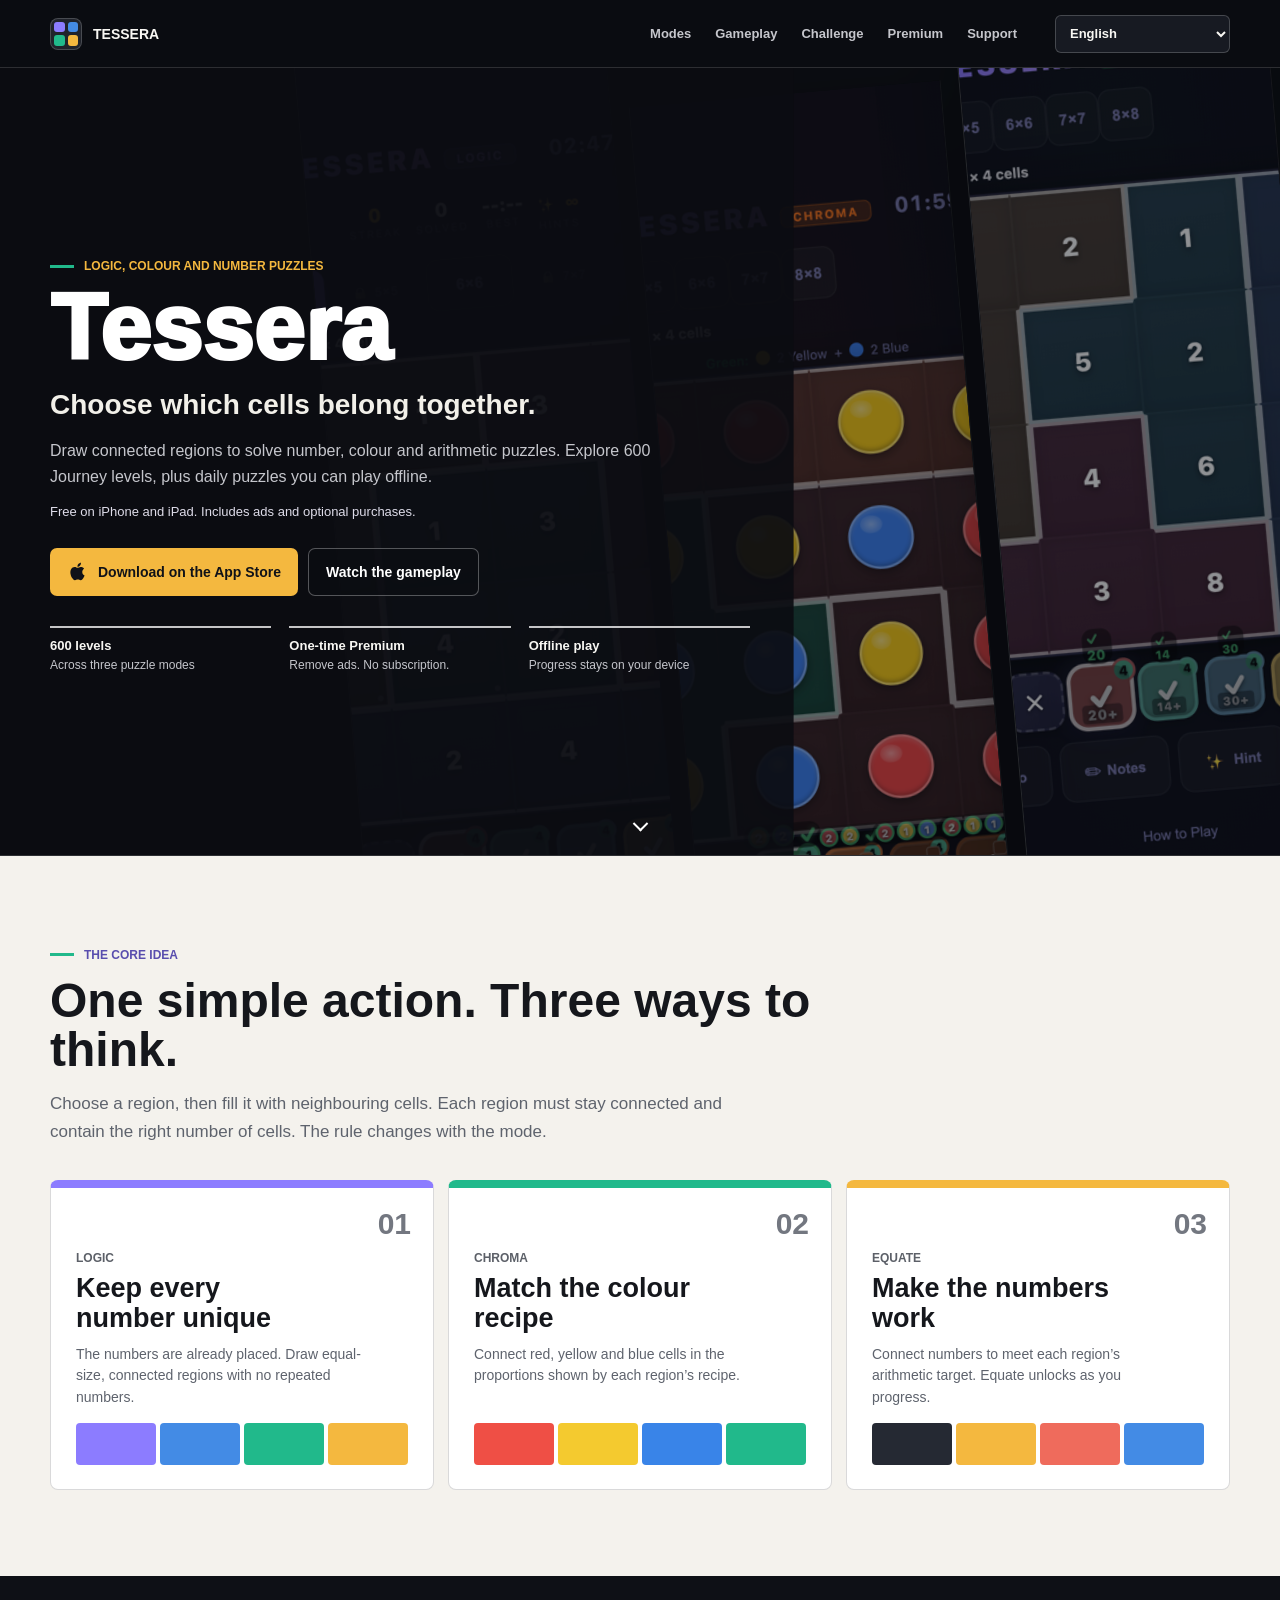
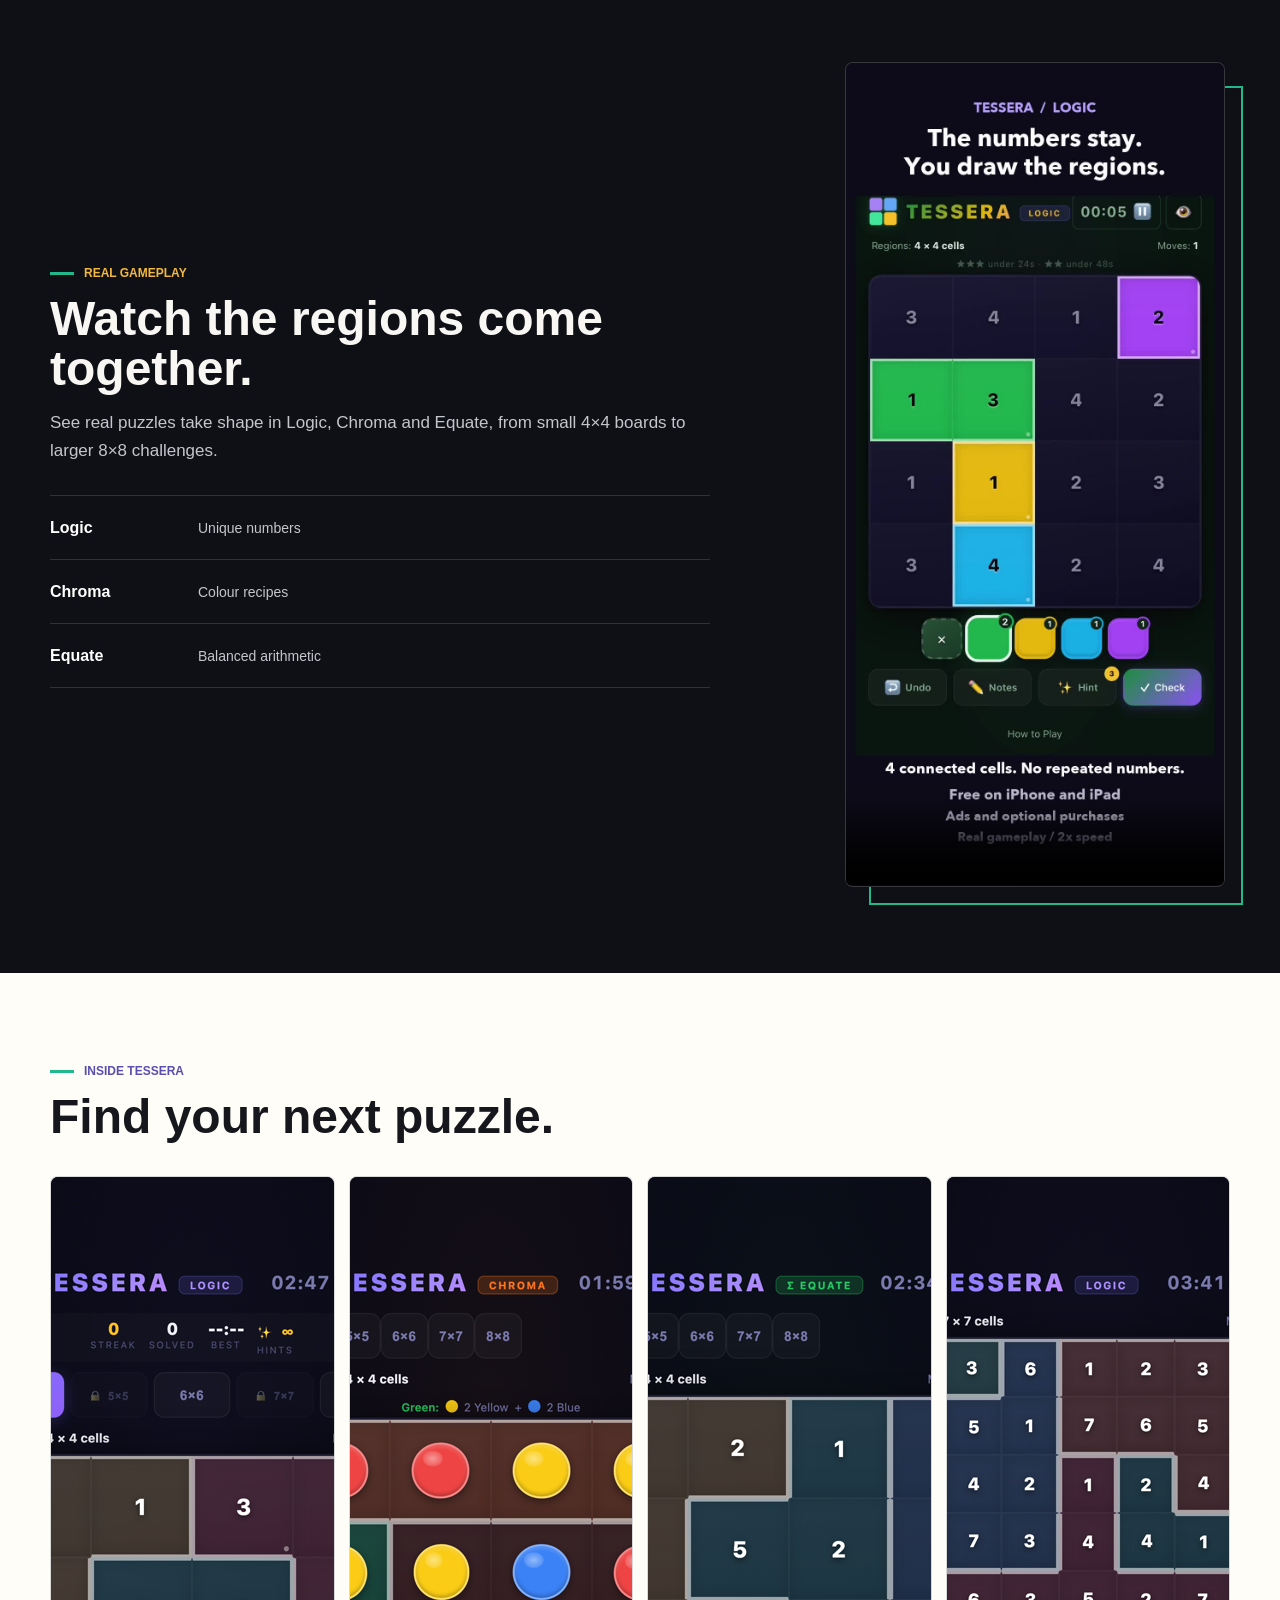
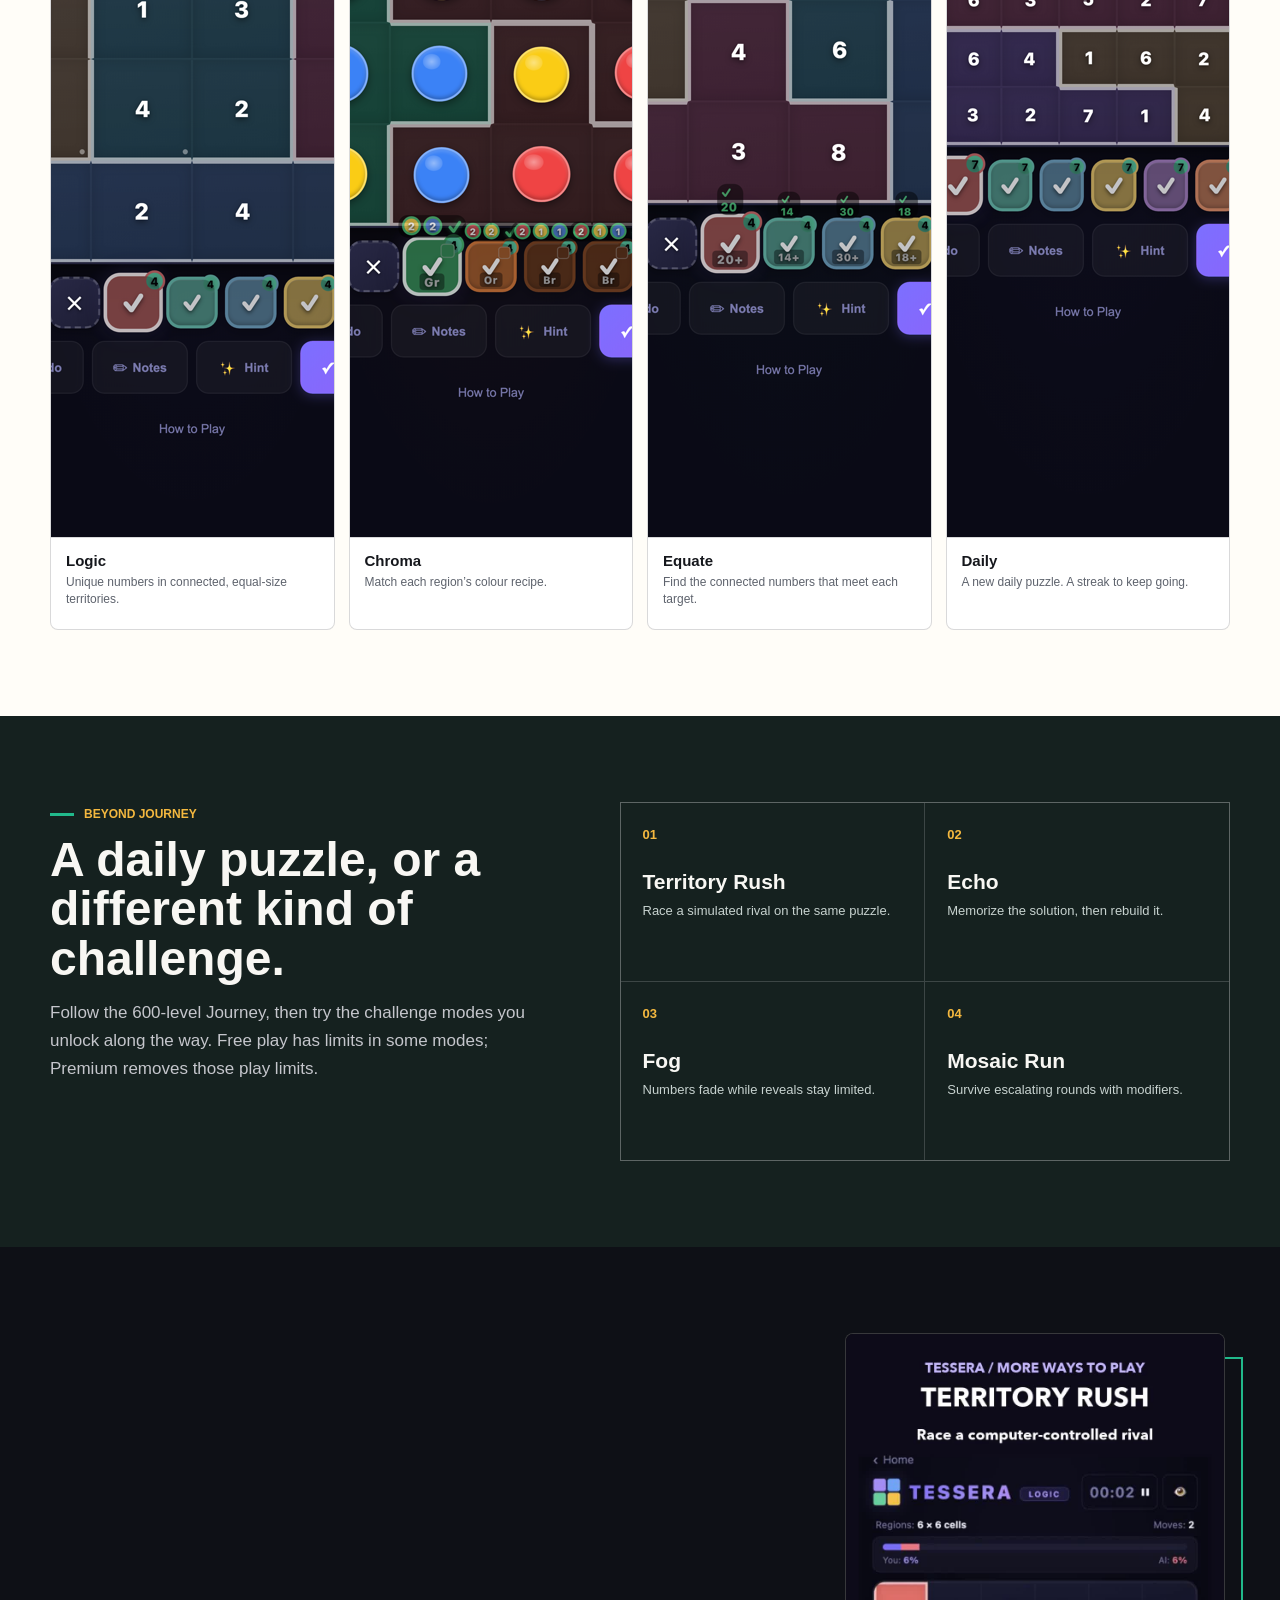
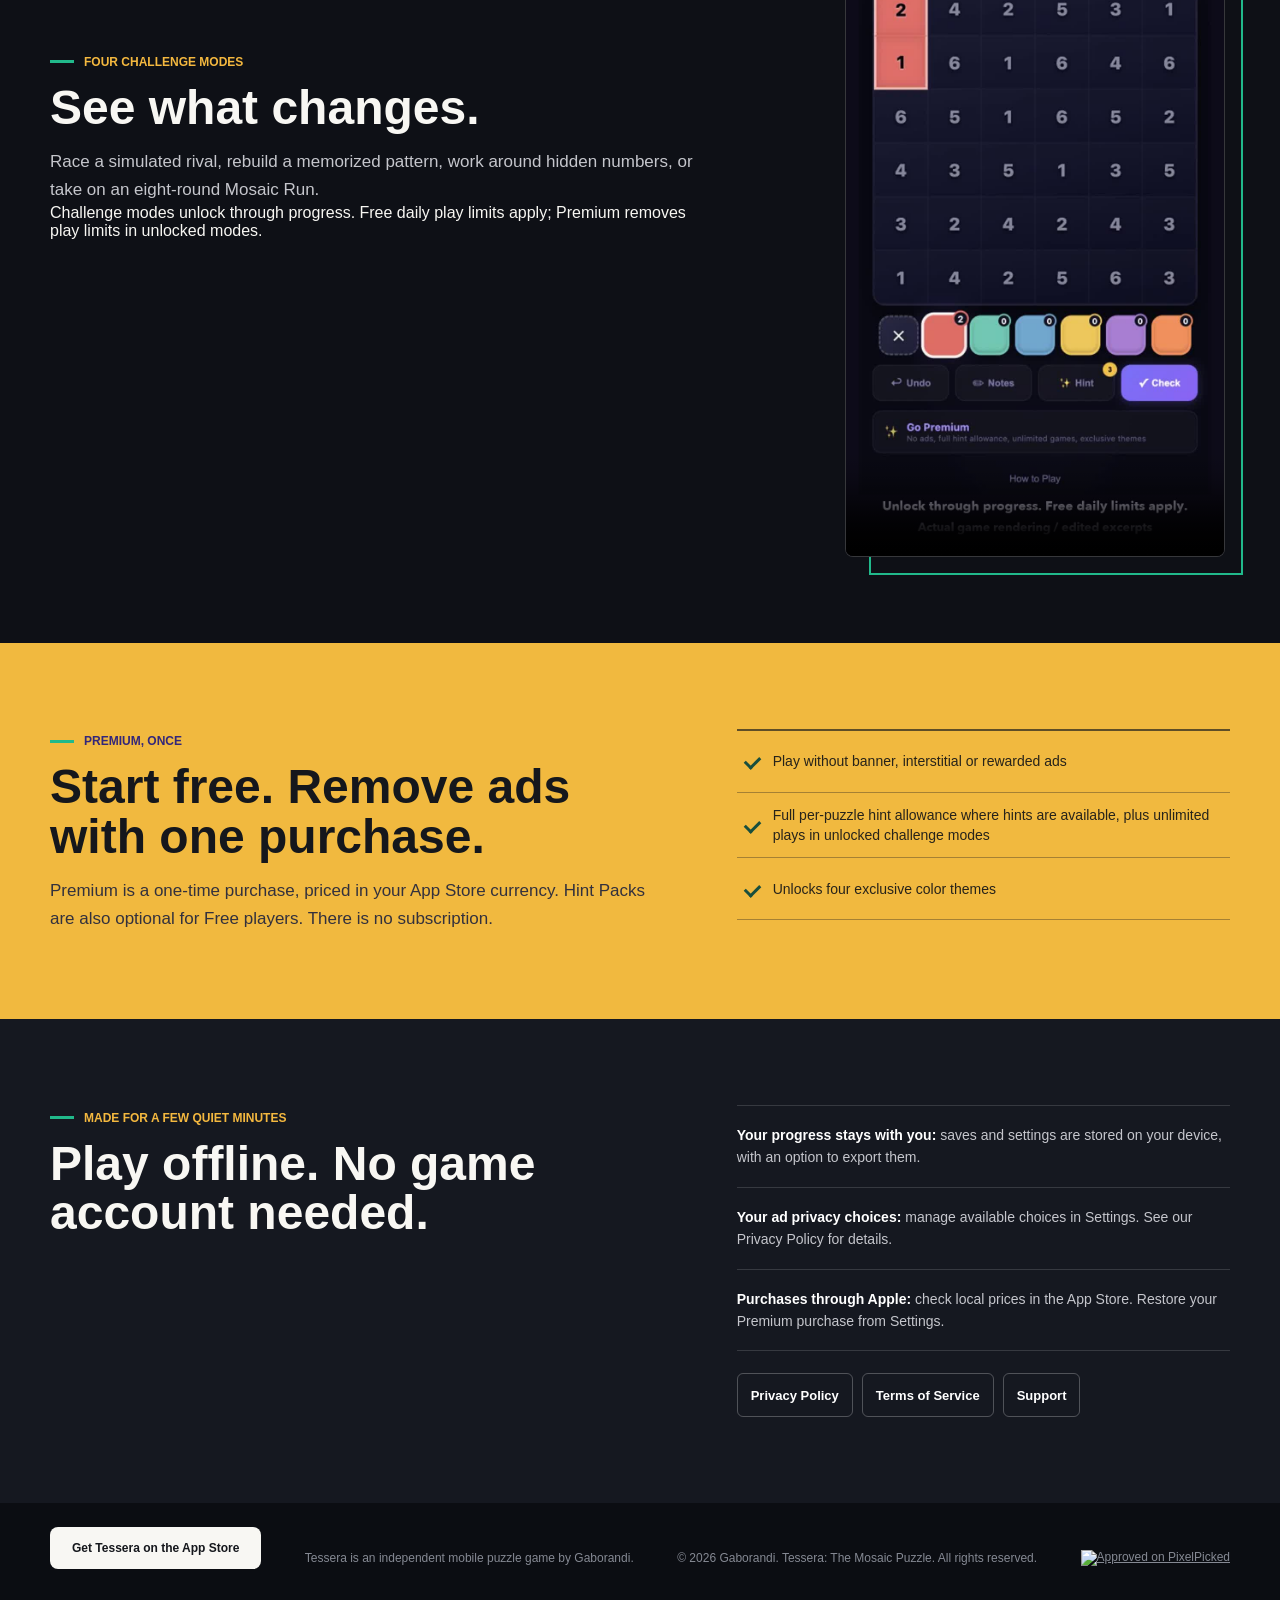
==== index.html @ b19e1913 "Attribute website App Store downloads using Apple campaign links" ====
<!DOCTYPE html>
<html lang="en">
<head>
  <meta charset="UTF-8">
  <meta name="viewport" content="width=device-width, initial-scale=1.0">
  <title>Tessera: Logic, Color &amp; Math Puzzle</title>
  <meta name="description" content="Draw connected regions in 600 logic, colour and arithmetic puzzles. Tessera is free on iPhone and iPad, with ads and optional purchases. Play puzzles offline.">
  <meta name="theme-color" content="#0b0d12">
  <meta name="robots" content="index,follow,max-image-preview:large,max-video-preview:-1">
  <meta name="apple-itunes-app" content="app-id=6773765192">
  <link rel="canonical" href="https://gaborandi.github.io/tesserapuzzle-site/">
  <link rel="icon" href="assets/tessera-icon.png" sizes="256x256">
  <link rel="apple-touch-icon" href="assets/tessera-icon.png">
  <link rel="preload" as="image" href="assets/tessera-home.webp?v=20260905" type="image/webp" fetchpriority="high">
  <link rel="stylesheet" href="assets/home.css?v=20260905c">

  <meta property="og:title" content="Tessera: The Mosaic Puzzle">
  <meta property="og:description" content="Choose which cells belong together. Logic, colour and arithmetic puzzles for iPhone and iPad.">
  <meta property="og:type" content="website">
  <meta property="og:url" content="https://gaborandi.github.io/tesserapuzzle-site/">
  <meta property="og:image" content="https://gaborandi.github.io/tesserapuzzle-site/assets/tessera-social-preview.png?v=20260905">
  <meta property="og:image:width" content="1200">
  <meta property="og:image:height" content="630">
  <meta property="og:image:alt" content="Tessera Logic, Chroma, and Equate gameplay">
  <meta property="og:site_name" content="Tessera">
  <meta name="twitter:card" content="summary_large_image">
  <meta name="twitter:title" content="Tessera: The Mosaic Puzzle">
  <meta name="twitter:description" content="Choose which cells belong together. Logic, colour and arithmetic puzzles for iPhone and iPad.">
  <meta name="twitter:image" content="https://gaborandi.github.io/tesserapuzzle-site/assets/tessera-social-preview.png?v=20260905">

  <script type="application/ld+json">
  {
    "@context": "https://schema.org",
    "@type": ["MobileApplication", "VideoGame"],
    "name": "Tessera: The Mosaic Puzzle",
    "alternateName": "Tessera",
    "description": "Draw connected regions in Logic, Chroma and Equate. Includes 600 Journey levels, daily puzzles and offline play. Free with ads and optional purchases.",
    "applicationCategory": "GameApplication",
    "applicationSubCategory": "Puzzle Game",
    "operatingSystem": "iOS 15 or later",
    "url": "https://gaborandi.github.io/tesserapuzzle-site/",
    "image": "https://gaborandi.github.io/tesserapuzzle-site/assets/tessera-icon.png",
    "screenshot": [
      "https://gaborandi.github.io/tesserapuzzle-site/assets/tessera-home.png",
      "https://gaborandi.github.io/tesserapuzzle-site/assets/tessera-chroma.png",
      "https://gaborandi.github.io/tesserapuzzle-site/assets/tessera-equate.png"
    ],
    "author": {
      "@type": "Organization",
      "name": "Gaborandi"
    },
    "offers": {
      "@type": "Offer",
      "price": "0",
      "priceCurrency": "USD"
    }
  }
  </script>
  <style>
    .purchase-summary { margin-top: 12px; color: #dedce9; font-size: 13px; line-height: 1.5; max-width: 620px; }
    .footer-download { display: inline-block; margin: 0 0 20px; padding: 14px 22px; border-radius: 8px; background: #f8f7f3; color: #15171c; font-weight: 700; text-decoration: none; }
  </style>
</head>
<body>
  <a class="skip-link" href="#main">Skip to content</a>

  <header class="site-header">
    <nav class="site-nav" aria-label="Primary">
      <a class="brand" href="./" aria-label="Tessera home">
        <span class="mark" aria-hidden="true"><span></span><span></span><span></span><span></span></span>
        <span class="brand-word">TESSERA</span>
      </a>
      <div class="nav-links">
        <a href="#modes" data-i18n="nav.modes">Modes</a>
        <a href="#gameplay" data-i18n="nav.look">Gameplay</a>
        <a href="#challenge" data-i18n="nav.challenge">Challenge</a>
        <a href="#premium" data-i18n="nav.premium">Premium</a>
        <a href="support/" data-i18n="nav.support">Support</a>
      </div>
      <label class="language-control">
        <span class="visually-hidden" data-i18n="nav.language">Language</span>
        <select class="language-select" aria-label="Language">
          <option value="en">English</option>
          <option value="ar">العربية</option>
          <option value="es">Español</option>
          <option value="fr">Français</option>
          <option value="de">Deutsch</option>
          <option value="pt">Português</option>
          <option value="it">Italiano</option>
          <option value="ja">日本語</option>
          <option value="ko">한국어</option>
          <option value="zh">简体中文</option>
          <option value="ru">Русский</option>
          <option value="tr">Türkçe</option>
          <option value="hi">हिन्दी</option>
          <option value="id">Bahasa Indonesia</option>
          <option value="nl">Nederlands</option>
          <option value="pl">Polski</option>
          <option value="sv">Svenska</option>
          <option value="vi">Tiếng Việt</option>
        </select>
      </label>
    </nav>
  </header>

  <main id="main">
    <section class="hero" aria-labelledby="hero-title">
      <div class="hero-media" aria-hidden="true">
        <figure class="hero-frame hero-frame-logic"><img src="assets/tessera-home.webp?v=20260905" alt="" width="442" height="960" fetchpriority="high" decoding="async"></figure>
        <figure class="hero-frame hero-frame-chroma"><img src="assets/tessera-chroma.webp?v=20260905" alt="" width="442" height="960" decoding="async"></figure>
        <figure class="hero-frame hero-frame-equate"><img src="assets/tessera-equate.webp?v=20260905" alt="" width="442" height="960" decoding="async"></figure>
      </div>
      <div class="hero-scrim" aria-hidden="true"></div>
      <div class="hero-inner">
        <p class="eyebrow" data-i18n="home.eyebrow">Logic, colour and number puzzles</p>
        <h1 id="hero-title" data-i18n="home.title">Tessera</h1>
        <p class="tagline" data-i18n="home.tagline">Choose which cells belong together.</p>
        <p class="subtitle" data-i18n="home.subtitle">Draw connected regions to solve number, colour and arithmetic puzzles. Explore 600 Journey levels, plus daily puzzles you can play offline.</p>
        <p class="purchase-summary">Free on iPhone and iPad. Includes ads and optional purchases.</p>
        <div class="actions">
          <a class="store-button" href="https://apps.apple.com/app/apple-store/id6773765192?pt=120202877&amp;ct=website&amp;mt=8">
            <svg viewBox="0 0 24 24" fill="currentColor" aria-hidden="true"><path d="M18.71 19.5c-.83 1.24-1.71 2.45-3.05 2.47-1.34.03-1.77-.79-3.29-.79-1.53 0-2 .77-3.27.82-1.31.05-2.3-1.32-3.14-2.53C4.25 17 2.94 12.45 4.7 9.39c.87-1.52 2.43-2.48 4.12-2.51 1.28-.02 2.5.87 3.29.87.78 0 2.26-1.07 3.8-.91.65.03 2.47.26 3.64 1.98-.09.06-2.17 1.28-2.15 3.81.03 3.02 2.65 4.03 2.68 4.04-.03.07-.42 1.44-1.38 2.83M13 3.5c.73-.83 1.94-1.46 2.94-1.5.13 1.17-.34 2.35-1.04 3.19-.69.85-1.83 1.51-2.95 1.42-.15-1.15.41-2.35 1.05-3.11z"/></svg>
            <span data-i18n="home.appstore">Download on the App Store</span>
          </a>
          <a class="secondary-button" href="#gameplay" data-i18n="home.explore">Watch the gameplay</a>
        </div>
        <dl class="hero-facts" aria-label="Game summary">
          <div><dt data-i18n="home.stat.levels.title">600 levels</dt><dd data-i18n="home.stat.levels.desc">Across three puzzle modes</dd></div>
          <div><dt data-i18n="home.stat.unlock.title">One-time Premium</dt><dd data-i18n="home.stat.unlock.desc">Remove ads. No subscription.</dd></div>
          <div><dt data-i18n="home.stat.local.title">Offline play</dt><dd data-i18n="home.stat.local.desc">Progress stays on your device</dd></div>
        </dl>
      </div>
      <a class="hero-next" href="#modes" aria-label="Continue to game modes"><span></span></a>
    </section>

    <section class="band band-light" id="modes">
      <div class="section">
        <div class="section-head">
          <p class="kicker" data-i18n="home.modes.kicker">The core idea</p>
          <h2 data-i18n="home.modes.title">One simple action. Three ways to think.</h2>
          <p class="section-lede" data-i18n="home.modes.lede">Choose a region, then fill it with neighbouring cells. Each region must stay connected and contain the right number of cells. The rule changes with the mode.</p>
        </div>
        <div class="mode-grid">
          <article class="mode-card logic"><span class="mode-index">01</span><span class="mode-label" data-i18n="home.logic.label">Logic</span><h3 data-i18n="home.logic.title">Keep every number unique</h3><p data-i18n="home.logic.desc">The numbers are already placed. Draw equal-size, connected regions with no repeated numbers.</p><div class="rule-bar" aria-hidden="true"><span></span><span></span><span></span><span></span></div></article>
          <article class="mode-card chroma"><span class="mode-index">02</span><span class="mode-label" data-i18n="home.chroma.label">Chroma</span><h3 data-i18n="home.chroma.title">Match the colour recipe</h3><p data-i18n="home.chroma.desc">Connect red, yellow and blue cells in the proportions shown by each region’s recipe.</p><div class="rule-bar" aria-hidden="true"><span></span><span></span><span></span><span></span></div></article>
          <article class="mode-card equate"><span class="mode-index">03</span><span class="mode-label" data-i18n="home.equate.label">Equate</span><h3 data-i18n="home.equate.title">Make the numbers work</h3><p data-i18n="home.equate.desc">Connect numbers to meet each region’s arithmetic target. Equate unlocks as you progress.</p><div class="rule-bar" aria-hidden="true"><span></span><span></span><span></span><span></span></div></article>
        </div>
      </div>
    </section>

    <section class="band band-dark" id="gameplay">
      <div class="section preview-layout">
        <div class="preview-copy">
          <p class="kicker" data-i18n="home.look.kicker">Real gameplay</p>
          <h2 data-i18n="home.look.title">Watch the regions come together.</h2>
          <p class="section-lede" data-i18n="home.look.lede">See real puzzles take shape in Logic, Chroma and Equate, from small 4×4 boards to larger 8×8 challenges.</p>
          <ol class="preview-timeline"><li><strong>Logic</strong><span>Unique numbers</span></li><li><strong>Chroma</strong><span>Colour recipes</span></li><li><strong>Equate</strong><span>Balanced arithmetic</span></li></ol>
        </div>
        <div class="video-shell">
          <video controls playsinline muted preload="metadata" poster="assets/tessera-overview-20260921.jpg" aria-label="Tessera gameplay preview showing Logic, Chroma, Equate, and grid sizes from 4 by 4 to 8 by 8">
            <source src="assets/tessera-overview-20260921.mp4" type="video/mp4">
          </video>
        </div>
      </div>
    </section>

    <section class="band band-gallery" aria-labelledby="gallery-title">
      <div class="section">
        <div class="section-head compact"><p class="kicker" data-i18n="home.look.kicker">Inside Tessera</p><h2 id="gallery-title" data-i18n="home.look.title">Find your next puzzle.</h2></div>
        <div class="shot-grid">
          <figure class="shot-card"><img src="assets/tessera-home.webp?v=20260905" alt="Tessera Logic mode with completed connected territories" width="442" height="960" loading="lazy" decoding="async"><figcaption><strong data-i18n="home.shot.home.title">Logic</strong><span data-i18n="home.shot.home.desc">Unique numbers in connected, equal-size territories.</span></figcaption></figure>
          <figure class="shot-card"><img src="assets/tessera-chroma.webp?v=20260905" alt="Tessera Chroma mode with colour recipes" width="442" height="960" loading="lazy" decoding="async"><figcaption><strong data-i18n="home.shot.chroma.title">Chroma</strong><span data-i18n="home.shot.chroma.desc">Match each region’s colour recipe.</span></figcaption></figure>
          <figure class="shot-card"><img src="assets/tessera-equate.webp?v=20260905" alt="Tessera Equate mode with arithmetic targets" width="442" height="960" loading="lazy" decoding="async"><figcaption><strong data-i18n="home.shot.equate.title">Equate</strong><span data-i18n="home.shot.equate.desc">Find the connected numbers that meet each target.</span></figcaption></figure>
          <figure class="shot-card"><img src="assets/tessera-daily.webp?v=20260905" alt="Tessera Daily Challenge on a seven by seven board" width="442" height="960" loading="lazy" decoding="async"><figcaption><strong data-i18n="home.shot.daily.title">Daily</strong><span data-i18n="home.shot.daily.desc">A new daily puzzle. A streak to keep going.</span></figcaption></figure>
        </div>
      </div>
    </section>

    <section class="band band-challenge" id="challenge">
      <div class="section challenge-layout">
        <div class="challenge-intro"><p class="kicker" data-i18n="home.challenge.kicker">Beyond Journey</p><h2 data-i18n="home.challenge.title">A daily puzzle, or a different kind of challenge.</h2><p class="section-lede" data-i18n="home.challenge.lede">Follow the 600-level Journey, then try the challenge modes you unlock along the way. Free play has limits in some modes; Premium removes those play limits.</p></div>
        <div class="challenge-list">
          <article><span class="challenge-number">01</span><div><h3 data-i18n="home.rush.title">Territory Rush</h3><p data-i18n="home.rush.desc">Race a simulated rival on the same puzzle.</p></div></article>
          <article><span class="challenge-number">02</span><div><h3 data-i18n="home.echo.title">Echo</h3><p data-i18n="home.echo.desc">Memorize the solution, then rebuild it.</p></div></article>
          <article><span class="challenge-number">03</span><div><h3 data-i18n="home.fog.title">Fog</h3><p data-i18n="home.fog.desc">Numbers fade while reveals stay limited.</p></div></article>
          <article><span class="challenge-number">04</span><div><h3 data-i18n="home.run.title">Mosaic Run</h3><p data-i18n="home.run.desc">Survive escalating rounds with modifiers.</p></div></article>
        </div>
      </div>
    </section>

    <section class="band band-dark" aria-labelledby="challenge-video-title"><div class="section preview-layout"><div class="preview-copy"><p class="kicker">Four challenge modes</p><h2 id="challenge-video-title">See what changes.</h2><p class="section-lede">Race a simulated rival, rebuild a memorized pattern, work around hidden numbers, or take on an eight-round Mosaic Run.</p><p>Challenge modes unlock through progress. Free daily play limits apply; Premium removes play limits in unlocked modes.</p></div><div class="video-shell"><video controls playsinline muted preload="metadata" poster="assets/tessera-challenges-20260921.jpg" aria-label="Territory Rush, Echo, Fog and Mosaic Run gameplay tour"><source src="assets/tessera-challenges-20260921.mp4" type="video/mp4"></video></div></div></section>

    <section class="band band-premium" id="premium">
      <div class="section premium-layout">
        <div><p class="kicker" data-i18n="home.premium.kicker">Premium, once</p><h2 data-i18n="home.premium.title">Start free. Remove ads with one purchase.</h2><p class="section-lede" data-i18n="home.premium.card.desc">Premium is a one-time purchase, priced in your App Store currency. Hint Packs are also optional for Free players. There is no subscription.</p></div>
        <ul class="premium-list"><li data-i18n="home.premium.li1">Play without banner, interstitial or rewarded ads</li><li data-i18n="home.premium.li2">Full per-puzzle hint allowance where hints are available, plus unlimited plays in unlocked challenge modes</li><li data-i18n="home.premium.li3">Unlocks four exclusive color themes</li></ul>
      </div>
    </section>

    <section class="band band-trust" id="launch">
      <div class="section trust-layout">
        <div><p class="kicker" data-i18n="home.launch.kicker">Made for a few quiet minutes</p><h2 data-i18n="home.launch.title">Play offline. No game account needed.</h2></div>
        <div class="trust-copy">
          <p data-i18n-html="home.launch.p1"><strong>Your progress stays with you:</strong> saves and settings are stored on your device, with an option to export them.</p>
          <p data-i18n-html="home.launch.p2"><strong>Your ad privacy choices:</strong> manage available choices in Settings. See our Privacy Policy for details.</p>
          <p data-i18n-html="home.launch.p3"><strong>Purchases through Apple:</strong> check local prices in the App Store. Restore your Premium purchase from Settings.</p>
          <div class="launch-links" aria-label="Public information links"><a href="privacy/" data-i18n="nav.privacy">Privacy Policy</a><a href="terms/" data-i18n="nav.terms">Terms of Service</a><a href="support/" data-i18n="nav.support">Support</a></div>
        </div>
      </div>
    </section>
  </main>

  <footer>
    <a class="footer-download" href="https://apps.apple.com/app/apple-store/id6773765192?pt=120202877&amp;ct=website&amp;mt=8">Get Tessera on the App Store</a>
    <p class="footer-identity" data-i18n="footer.identity"><strong>Tessera</strong> is an independent mobile puzzle game by Gaborandi.</p>
    <p data-i18n="footer.copy">&copy; 2026 Gaborandi. Tessera: The Mosaic Puzzle. All rights reserved.</p>
    <p class="pixelpicked-verification"><a href="https://pixelpicked.com/game/5YtpH4iJRa6/tessera-the-mosaic-puzzle/" target="_blank" rel="noopener noreferrer"><img src="https://api.pixelpicked.com/api/badges/5YtpH4iJRa6/live.png?theme=dark" width="250" height="54" loading="lazy" referrerpolicy="no-referrer" style="max-width:100%;height:auto" alt="Approved on PixelPicked"></a></p>
  </footer>
  <script src="assets/site.js?v=20260916launch"></script>
</body>
</html>
---- assets/home.css ----
:root {
  --ink: #0b0d12;
  --paper: #f4f2ed;
  --paper-strong: #fffdf8;
  --text: #f8f7f3;
  --muted: #c5c6cc;
  --dark-text: #15171c;
  --dark-muted: #5e636d;
  --violet: #8c7cff;
  --green: #21b98b;
  --blue: #438be5;
  --yellow: #f4b83f;
  --coral: #ef6b5c;
  --line-dark: rgba(255, 255, 255, 0.14);
  --line-light: rgba(21, 23, 28, 0.16);
  --content: 1180px;
}

* { box-sizing: border-box; margin: 0; padding: 0; }
html { scroll-behavior: smooth; overflow-x: clip; background: var(--ink); }
body {
  min-width: 280px;
  overflow-x: hidden;
  color: var(--text);
  background: var(--ink);
  font-family: -apple-system, BlinkMacSystemFont, "Segoe UI", Roboto, Helvetica, Arial, sans-serif;
  letter-spacing: 0;
  text-rendering: optimizeLegibility;
}
a { color: inherit; }
img, video { max-width: 100%; }
.visually-hidden {
  position: absolute;
  width: 1px;
  height: 1px;
  padding: 0;
  margin: -1px;
  overflow: hidden;
  clip: rect(0, 0, 0, 0);
  white-space: nowrap;
  border: 0;
}
.skip-link {
  position: fixed;
  left: 16px;
  top: -64px;
  z-index: 100;
  padding: 12px 16px;
  border-radius: 6px;
  color: #fff;
  background: var(--blue);
  font-weight: 800;
  text-decoration: none;
}
.skip-link:focus { top: 12px; }

.site-header {
  position: sticky;
  top: 0;
  z-index: 50;
  height: 68px;
  border-bottom: 1px solid var(--line-dark);
  background: rgba(11, 13, 18, 0.94);
  backdrop-filter: blur(14px);
}
.site-nav {
  width: min(var(--content), calc(100% - 32px));
  height: 100%;
  margin: 0 auto;
  display: grid;
  grid-template-columns: auto 1fr auto;
  align-items: center;
  gap: 28px;
}
.brand { display: inline-flex; align-items: center; gap: 11px; text-decoration: none; }
.mark {
  width: 32px;
  height: 32px;
  display: grid;
  grid-template-columns: 1fr 1fr;
  gap: 3px;
  padding: 3px;
  border: 1px solid rgba(255, 255, 255, 0.18);
  border-radius: 8px;
  background: #20232b;
}
.mark span { border-radius: 3px; }
.mark span:nth-child(1) { background: var(--violet); }
.mark span:nth-child(2) { background: var(--blue); }
.mark span:nth-child(3) { background: var(--green); }
.mark span:nth-child(4) { background: var(--yellow); }
.brand-word { font-size: 14px; font-weight: 900; letter-spacing: 0; }
.nav-links { display: flex; align-items: center; justify-content: flex-end; gap: 4px; }
.nav-links a {
  padding: 9px 10px;
  border-radius: 6px;
  color: var(--muted);
  font-size: 13px;
  font-weight: 700;
  text-decoration: none;
}
.nav-links a:hover, .nav-links a:focus-visible { color: var(--text); background: rgba(255, 255, 255, 0.07); }
.language-select {
  min-width: 116px;
  min-height: 38px;
  padding: 0 32px 0 10px;
  border: 1px solid rgba(255, 255, 255, 0.2);
  border-radius: 6px;
  color: var(--text);
  background: #171a22;
  font: inherit;
  font-size: 13px;
  font-weight: 700;
}

.hero {
  position: relative;
  height: calc(100svh - 112px);
  min-height: 600px;
  max-height: 790px;
  overflow: hidden;
  isolation: isolate;
  border-bottom: 1px solid var(--line-dark);
  background: #0b0d12;
}
.hero-media {
  position: absolute;
  inset: -8% -2% -16% 26%;
  z-index: -3;
  display: grid;
  grid-template-columns: repeat(3, minmax(220px, 1fr));
  gap: 18px;
  transform: rotate(-5deg);
  opacity: 0.84;
}
.hero-frame {
  min-width: 0;
  height: 112%;
  overflow: hidden;
  border-left: 1px solid rgba(255, 255, 255, 0.22);
  border-right: 1px solid rgba(255, 255, 255, 0.1);
  background: #07080c;
  box-shadow: 0 30px 70px rgba(0, 0, 0, 0.55);
}
.hero-frame:nth-child(2) { transform: translateY(8%); }
.hero-frame:nth-child(3) { transform: translateY(-4%); }
.hero-frame img { width: 100%; height: 100%; display: block; object-fit: cover; object-position: top center; }
.hero-scrim {
  position: absolute;
  inset: 0;
  z-index: -2;
  background: rgba(11, 13, 18, 0.35);
  box-shadow: inset 62vw 0 0 rgba(11, 13, 18, 0.92);
}
.hero-inner {
  width: min(var(--content), calc(100% - 32px));
  height: 100%;
  margin: 0 auto;
  padding: 58px 0 48px;
  display: flex;
  flex-direction: column;
  justify-content: center;
  align-items: flex-start;
}
.eyebrow, .kicker {
  display: inline-flex;
  align-items: center;
  gap: 10px;
  margin-bottom: 14px;
  color: var(--yellow);
  font-size: 12px;
  font-weight: 900;
  letter-spacing: 0;
  text-transform: uppercase;
}
.eyebrow::before, .kicker::before { content: ""; width: 24px; height: 3px; background: var(--green); }
h1 { max-width: 690px; color: #fff; font-size: 92px; line-height: 0.9; font-weight: 950; letter-spacing: 0; }
.tagline { max-width: 660px; margin-top: 18px; color: #f2f0e9; font-size: 28px; line-height: 1.2; font-weight: 850; }
.subtitle { max-width: 620px; margin-top: 16px; color: var(--muted); font-size: 16px; line-height: 1.65; }
.actions { display: flex; flex-wrap: wrap; gap: 10px; margin-top: 26px; }
.store-button, .secondary-button {
  min-height: 48px;
  display: inline-flex;
  align-items: center;
  justify-content: center;
  gap: 10px;
  padding: 0 17px;
  border-radius: 7px;
  font-size: 14px;
  font-weight: 850;
  text-decoration: none;
}
.store-button { color: #101218; background: var(--yellow); }
.store-button.inert { cursor: default; user-select: none; }
.store-button svg { width: 21px; height: 21px; }
.secondary-button { border: 1px solid rgba(255, 255, 255, 0.3); color: #fff; background: rgba(11, 13, 18, 0.56); }
.secondary-button:hover, .secondary-button:focus-visible { border-color: #fff; background: #fff; color: var(--ink); }
.hero-facts {
  width: min(700px, 62vw);
  margin-top: 30px;
  display: grid;
  grid-template-columns: repeat(3, minmax(0, 1fr));
  gap: 18px;
}
.hero-facts div { padding-top: 10px; border-top: 2px solid rgba(255, 255, 255, 0.76); }
.hero-facts dt { font-size: 13px; font-weight: 900; }
.hero-facts dd { margin-top: 4px; color: var(--muted); font-size: 12px; line-height: 1.4; }
.hero-next { position: absolute; left: 50%; bottom: 14px; width: 44px; height: 30px; transform: translateX(-50%); display: grid; place-items: center; }
.hero-next span { width: 11px; height: 11px; border-right: 2px solid #fff; border-bottom: 2px solid #fff; transform: rotate(45deg) translate(-2px, -2px); }

.band { width: 100%; }
.section { width: min(var(--content), calc(100% - 32px)); margin: 0 auto; padding: 86px 0; }
.band-light { color: var(--dark-text); background: var(--paper); }
.band-dark { color: var(--text); background: #0e1016; }
.band-gallery { color: var(--dark-text); background: var(--paper-strong); }
.band-challenge { color: var(--text); background: #15211f; }
.band-premium { color: var(--dark-text); background: #f1b93f; }
.band-trust { color: var(--text); background: #151820; }
.section-head { max-width: 790px; margin-bottom: 34px; }
.section-head.compact { max-width: 660px; }
.band-light .kicker, .band-gallery .kicker { color: #594eae; }
.band-premium .kicker { color: #33277a; }
.section h2 { max-width: 880px; font-size: 48px; line-height: 1.03; font-weight: 900; letter-spacing: 0; }
.section-lede { max-width: 720px; margin-top: 16px; font-size: 17px; line-height: 1.65; }
.band-light .section-lede, .band-gallery .section-lede { color: var(--dark-muted); }
.band-premium .section-lede { color: #33313d; }
.band-dark .section-lede, .band-challenge .section-lede, .band-trust .section-lede { color: var(--muted); }

.mode-grid { display: grid; grid-template-columns: repeat(3, minmax(0, 1fr)); gap: 14px; }
.mode-card {
  position: relative;
  min-height: 310px;
  padding: 25px;
  overflow: hidden;
  border: 1px solid var(--line-light);
  border-radius: 8px;
  background: #fff;
}
.mode-card.logic { border-top: 8px solid var(--violet); }
.mode-card.chroma { border-top: 8px solid var(--green); }
.mode-card.equate { border-top: 8px solid var(--yellow); }
.mode-index { position: absolute; top: 19px; right: 22px; color: #737780; font-size: 30px; font-weight: 900; }
.mode-label { display: block; margin-top: 38px; color: #5c6068; font-size: 12px; font-weight: 850; text-transform: uppercase; }
.mode-card h3 { max-width: 250px; margin-top: 9px; font-size: 27px; line-height: 1.08; }
.mode-card p { max-width: 290px; margin-top: 11px; color: var(--dark-muted); font-size: 14px; line-height: 1.55; }
.rule-bar { position: absolute; left: 25px; right: 25px; bottom: 24px; height: 42px; display: grid; grid-template-columns: repeat(4, 1fr); gap: 4px; }
.rule-bar span { border-radius: 4px; }
.logic .rule-bar span:nth-child(1) { background: var(--violet); }
.logic .rule-bar span:nth-child(2) { background: var(--blue); }
.logic .rule-bar span:nth-child(3) { background: var(--green); }
.logic .rule-bar span:nth-child(4) { background: var(--yellow); }
.chroma .rule-bar span:nth-child(1) { background: #ef4f45; }
.chroma .rule-bar span:nth-child(2) { background: #f4ca2f; }
.chroma .rule-bar span:nth-child(3) { background: #3984e8; }
.chroma .rule-bar span:nth-child(4) { background: #21b98b; }
.equate .rule-bar span:nth-child(1) { background: #252933; }
.equate .rule-bar span:nth-child(2) { background: var(--yellow); }
.equate .rule-bar span:nth-child(3) { background: var(--coral); }
.equate .rule-bar span:nth-child(4) { background: var(--blue); }

.preview-layout { display: grid; grid-template-columns: minmax(0, 1fr) minmax(280px, 390px); align-items: center; gap: 70px; }
.preview-copy { max-width: 660px; }
.preview-timeline { margin-top: 30px; list-style: none; border-top: 1px solid var(--line-dark); }
.preview-timeline li { min-height: 64px; display: grid; grid-template-columns: 130px 1fr; align-items: center; gap: 18px; border-bottom: 1px solid var(--line-dark); }
.preview-timeline strong { color: #fff; font-size: 16px; }
.preview-timeline span { color: var(--muted); font-size: 14px; }
.video-shell { position: relative; width: min(100%, 380px); margin-inline: auto; }
.video-shell::before { content: ""; position: absolute; inset: 24px -18px -18px 24px; z-index: 0; border: 2px solid var(--green); }
.video-shell video { position: relative; z-index: 1; width: 100%; display: block; aspect-ratio: 664 / 1440; border: 1px solid rgba(255, 255, 255, 0.2); border-radius: 8px; background: #05060a; object-fit: cover; }

.shot-grid { display: grid; grid-template-columns: repeat(4, minmax(0, 1fr)); gap: 14px; }
.shot-card { min-width: 0; overflow: hidden; border: 1px solid var(--line-light); border-radius: 8px; background: #fff; }
.shot-card img { width: 100%; display: block; aspect-ratio: 442 / 960; object-fit: cover; object-position: top center; background: #080910; }
.shot-card figcaption { min-height: 92px; padding: 14px 15px 16px; border-top: 1px solid var(--line-light); }
.shot-card strong { display: block; font-size: 15px; }
.shot-card span { display: block; margin-top: 5px; color: var(--dark-muted); font-size: 12px; line-height: 1.45; }

.challenge-layout { display: grid; grid-template-columns: minmax(0, 0.9fr) minmax(0, 1.1fr); gap: 70px; align-items: start; }
.challenge-list { display: grid; grid-template-columns: repeat(2, minmax(0, 1fr)); gap: 1px; background: rgba(255, 255, 255, 0.17); border: 1px solid rgba(255, 255, 255, 0.17); }
.challenge-list article { min-height: 178px; padding: 22px; background: #15211f; }
.challenge-number { color: var(--yellow); font-size: 13px; font-weight: 900; }
.challenge-list h3 { margin-top: 27px; font-size: 21px; }
.challenge-list p { margin-top: 7px; color: #c7d2cf; font-size: 13px; line-height: 1.5; }

.premium-layout, .trust-layout { display: grid; grid-template-columns: minmax(0, 1fr) minmax(320px, 0.8fr); gap: 70px; align-items: start; }
.premium-list { list-style: none; border-top: 2px solid rgba(21, 23, 28, 0.66); }
.premium-list li { position: relative; min-height: 62px; display: flex; align-items: center; padding: 12px 10px 12px 36px; border-bottom: 1px solid rgba(21, 23, 28, 0.34); color: #27231a; font-size: 14px; line-height: 1.45; }
.premium-list li::before { content: ""; position: absolute; left: 8px; width: 12px; height: 7px; border-left: 3px solid #194f3d; border-bottom: 3px solid #194f3d; transform: rotate(-45deg); }
.trust-copy { border-top: 1px solid var(--line-dark); }
.trust-copy > p { padding: 18px 0; border-bottom: 1px solid var(--line-dark); color: var(--muted); font-size: 14px; line-height: 1.6; }
.trust-copy strong { color: #fff; }
.launch-links { display: flex; flex-wrap: wrap; gap: 9px; margin-top: 22px; }
.launch-links a { min-height: 44px; display: inline-flex; align-items: center; padding: 0 13px; border: 1px solid rgba(255, 255, 255, 0.25); border-radius: 6px; color: #fff; font-size: 13px; font-weight: 800; text-decoration: none; }
.launch-links a:hover, .launch-links a:focus-visible { color: var(--ink); background: #fff; }

footer { width: min(var(--content), calc(100% - 32px)); min-height: 110px; margin: 0 auto; display: flex; align-items: center; justify-content: space-between; gap: 24px; color: #858993; font-size: 12px; }
.footer-identity { max-width: 420px; }
.footer-identity strong { color: #e9e8e3; }
html[dir="rtl"] body, html[dir="rtl"] .site-nav, html[dir="rtl"] footer { direction: rtl; }
html[dir="rtl"] .mode-index { right: auto; left: 22px; }
html[dir="rtl"] .premium-list li { padding-left: 10px; padding-right: 36px; }
html[dir="rtl"] .premium-list li::before { left: auto; right: 8px; }

@media (max-width: 940px) {
  .site-nav { gap: 14px; }
  .nav-links a { padding-inline: 7px; }
  .hero { min-height: 590px; }
  .hero-media { left: 18%; opacity: 0.62; }
  .hero-scrim { box-shadow: inset 72vw 0 0 rgba(11, 13, 18, 0.9); }
  h1 { font-size: 72px; }
  .tagline { font-size: 25px; }
  .mode-grid, .shot-grid { grid-template-columns: repeat(2, minmax(0, 1fr)); }
  .mode-card:last-child { grid-column: 1 / -1; }
  .challenge-layout, .premium-layout, .trust-layout { grid-template-columns: 1fr; gap: 40px; }
  .preview-layout { grid-template-columns: minmax(0, 1fr) 300px; gap: 40px; }
}

@media (max-width: 720px) {
  .site-header { height: 104px; }
  .site-nav { width: calc(100% - 24px); grid-template-columns: 1fr auto; grid-template-rows: 56px 44px; gap: 0 12px; }
  .nav-links { grid-column: 1 / -1; grid-row: 2; justify-content: flex-start; overflow-x: auto; padding-bottom: 4px; scrollbar-width: none; }
  .nav-links::-webkit-scrollbar { display: none; }
  .nav-links a { flex: 0 0 auto; padding: 8px 9px; }
  .language-select { min-width: 104px; }
  .hero { height: calc(100svh - 148px); min-height: 500px; max-height: 650px; }
  .hero-media { inset: -4% -35% -28% 14%; grid-template-columns: repeat(3, minmax(170px, 1fr)); gap: 10px; transform: rotate(-7deg); opacity: 0.5; }
  .hero-frame:nth-child(1), .hero-frame:nth-child(3) { opacity: 0.54; }
  .hero-scrim { background: rgba(11, 13, 18, 0.55); box-shadow: inset 100vw 0 0 rgba(11, 13, 18, 0.48); }
  .hero-inner { width: calc(100% - 30px); padding: 26px 0 30px; justify-content: flex-start; }
  h1 { font-size: 54px; }
  .tagline { max-width: 420px; margin-top: 12px; font-size: 22px; }
  .subtitle { max-width: 480px; margin-top: 11px; font-size: 14px; line-height: 1.5; }
  .actions { margin-top: 18px; }
  .store-button, .secondary-button { min-height: 46px; padding-inline: 13px; font-size: 13px; }
  .hero-facts { width: 100%; margin-top: 20px; gap: 10px; }
  .hero-facts div { padding-top: 7px; }
  .hero-facts dt { font-size: 11px; }
  .hero-facts dd { font-size: 10px; }
  .hero-next { bottom: 6px; }
  .section { width: calc(100% - 30px); padding: 62px 0; }
  .section h2 { font-size: 36px; }
  .section-lede { font-size: 15px; }
  .preview-layout { grid-template-columns: 1fr; }
  .video-shell { width: min(84vw, 360px); }
}

@media (max-width: 520px) {
  .eyebrow { margin-bottom: 10px; font-size: 11px; }
  h1 { font-size: 50px; }
  .tagline { font-size: 20px; }
  .subtitle { max-width: 350px; font-size: 13px; }
  .actions { gap: 8px; }
  .hero-facts dd { display: none; }
  .mode-grid, .challenge-list { grid-template-columns: 1fr; }
  .mode-card:last-child { grid-column: auto; }
  .shot-grid {
    display: flex;
    gap: 12px;
    margin-right: -15px;
    padding-right: 15px;
    padding-bottom: 12px;
    overflow-x: auto;
    overscroll-behavior-inline: contain;
    scroll-snap-type: inline mandatory;
    scrollbar-color: var(--accent) transparent;
  }
  [dir="rtl"] .shot-grid {
    margin-right: 0;
    margin-left: -15px;
    padding-right: 0;
    padding-left: 15px;
  }
  .shot-card { flex: 0 0 min(82vw, 340px); scroll-snap-align: start; }
  .shot-card img { width: 100%; height: auto; max-height: none; }
  .shot-card figcaption { min-height: 92px; border-top: 1px solid var(--line-light); border-left: 0; }
  .challenge-list article { min-height: 148px; }
  .preview-timeline li { grid-template-columns: 100px 1fr; }
  footer { min-height: 140px; padding: 28px 0; flex-direction: column; align-items: flex-start; justify-content: center; }
}

@media (max-width: 360px) {
  .hero { min-height: 490px; }
  .hero-inner { padding-top: 18px; }
  h1 { font-size: 45px; }
  .subtitle { line-height: 1.42; }
  .store-button, .secondary-button { min-height: 42px; }
  .hero-facts { margin-top: 14px; }
}

@media (prefers-reduced-motion: reduce) {
  html { scroll-behavior: auto; }
}
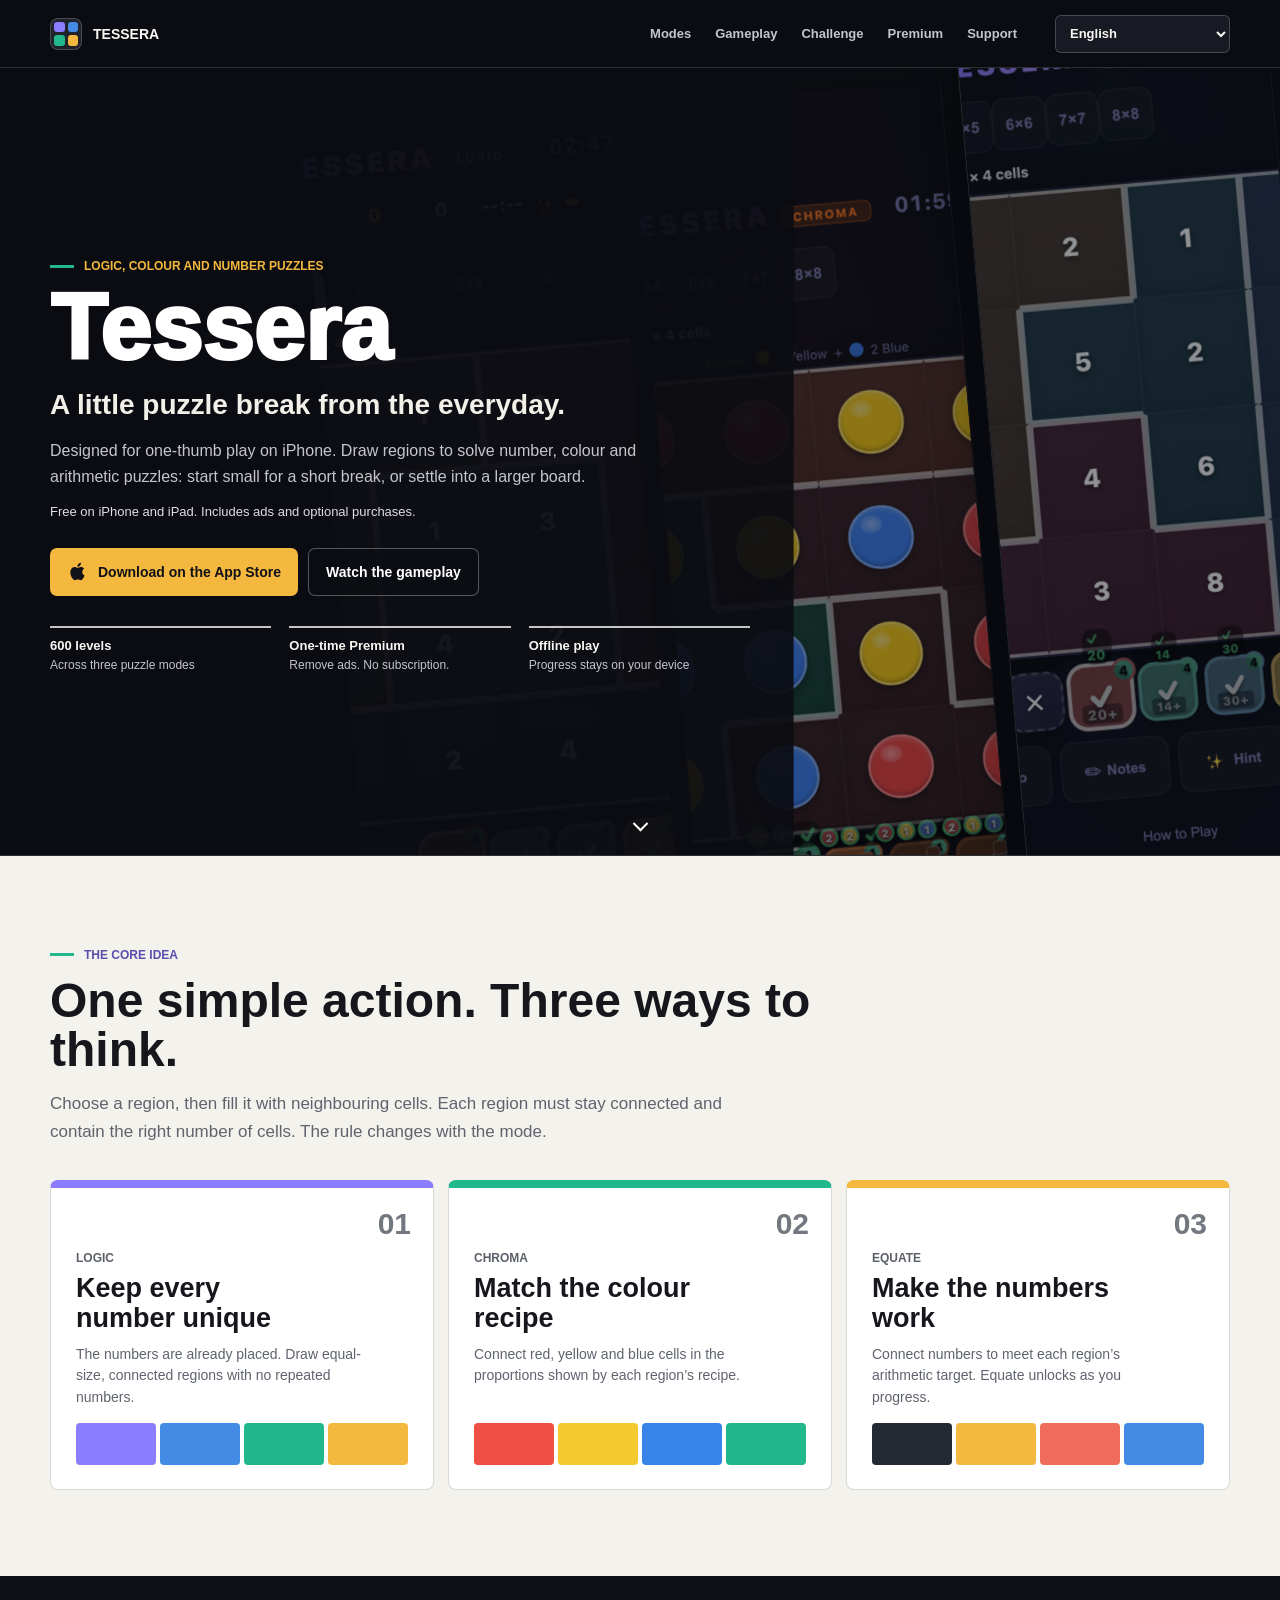
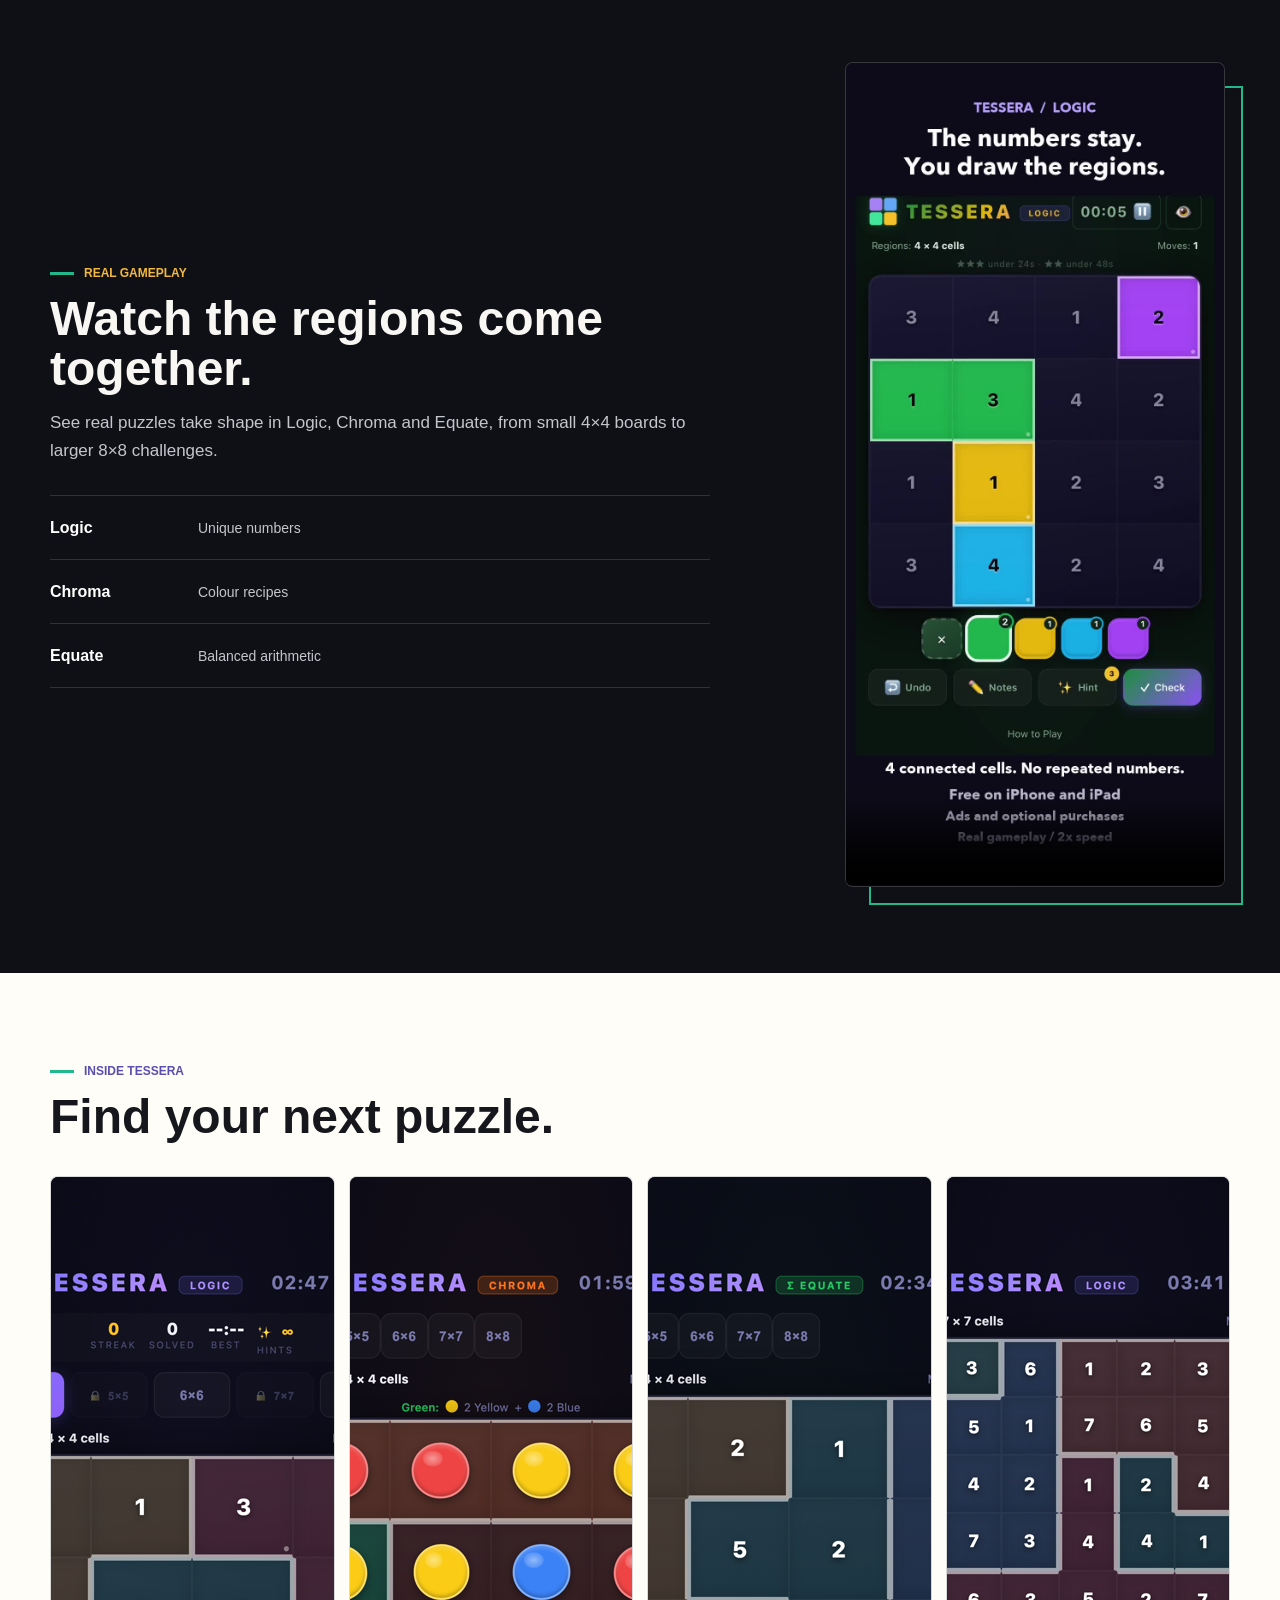
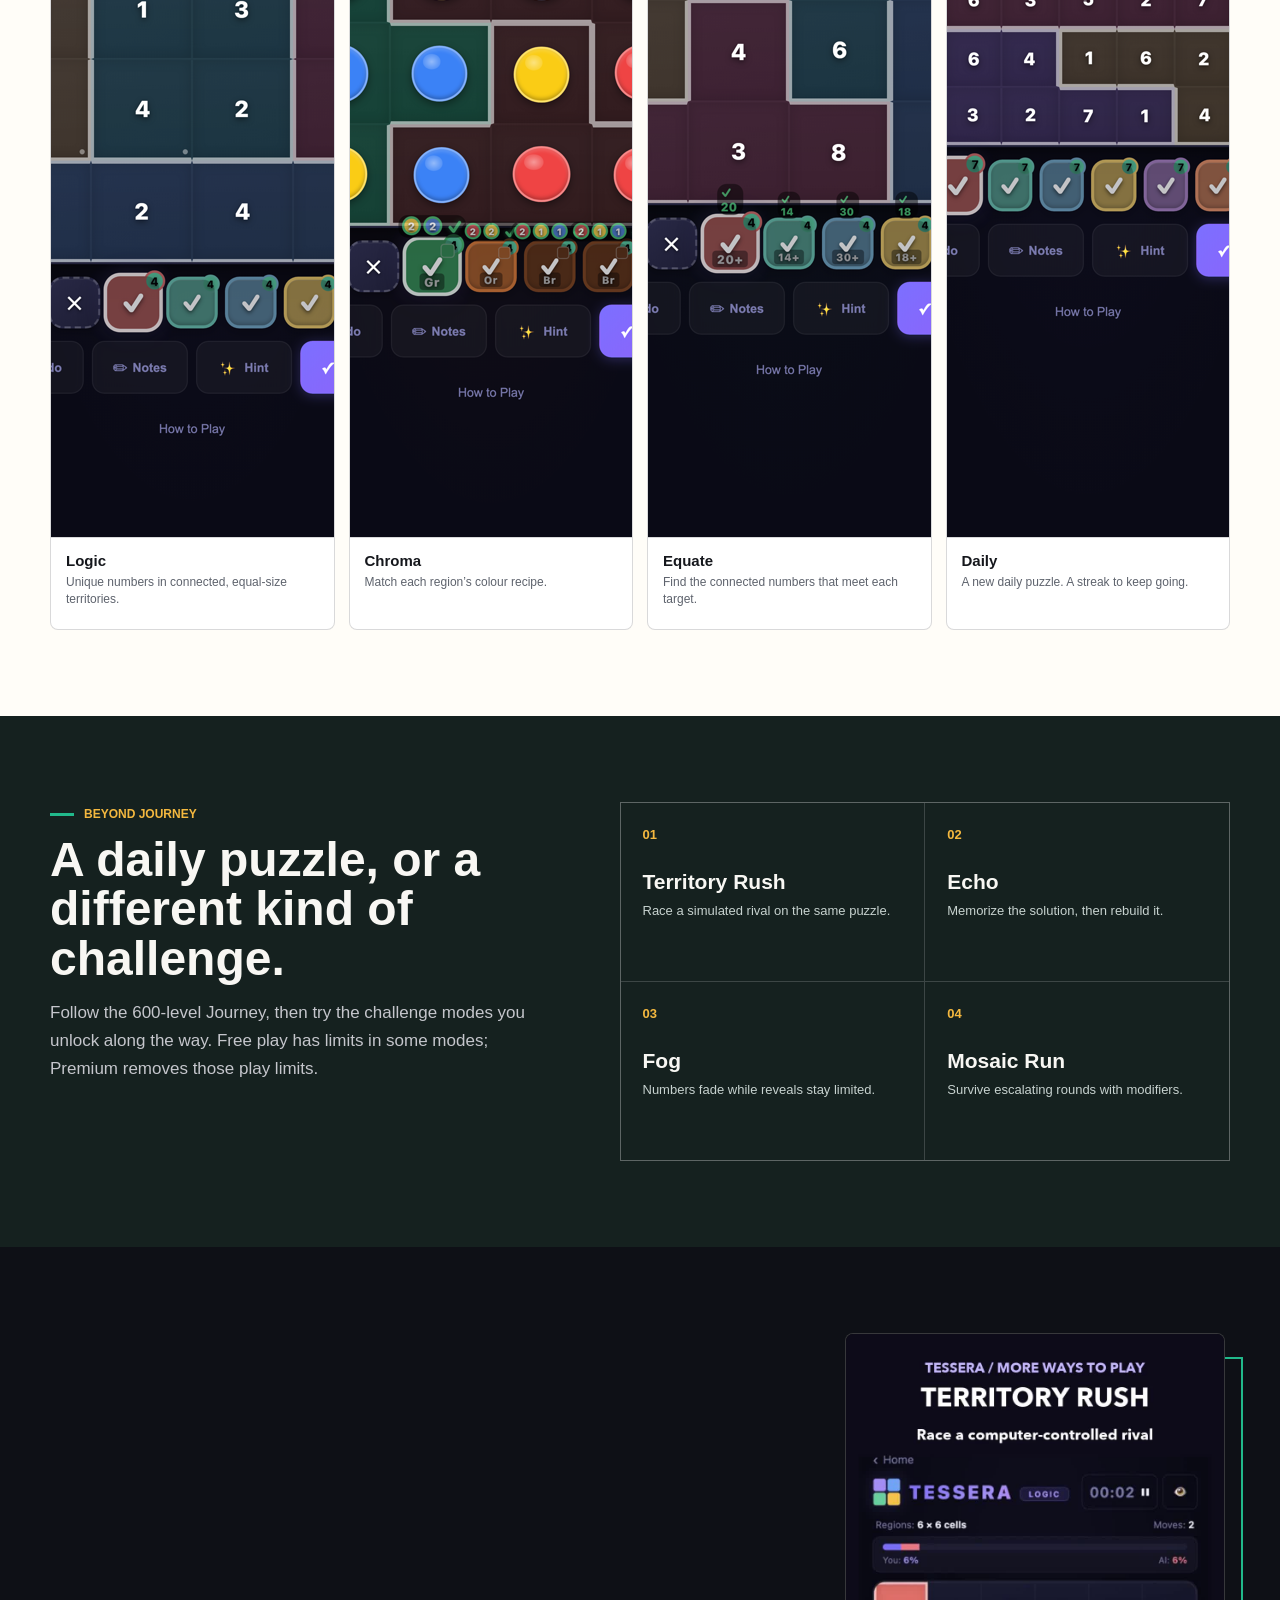
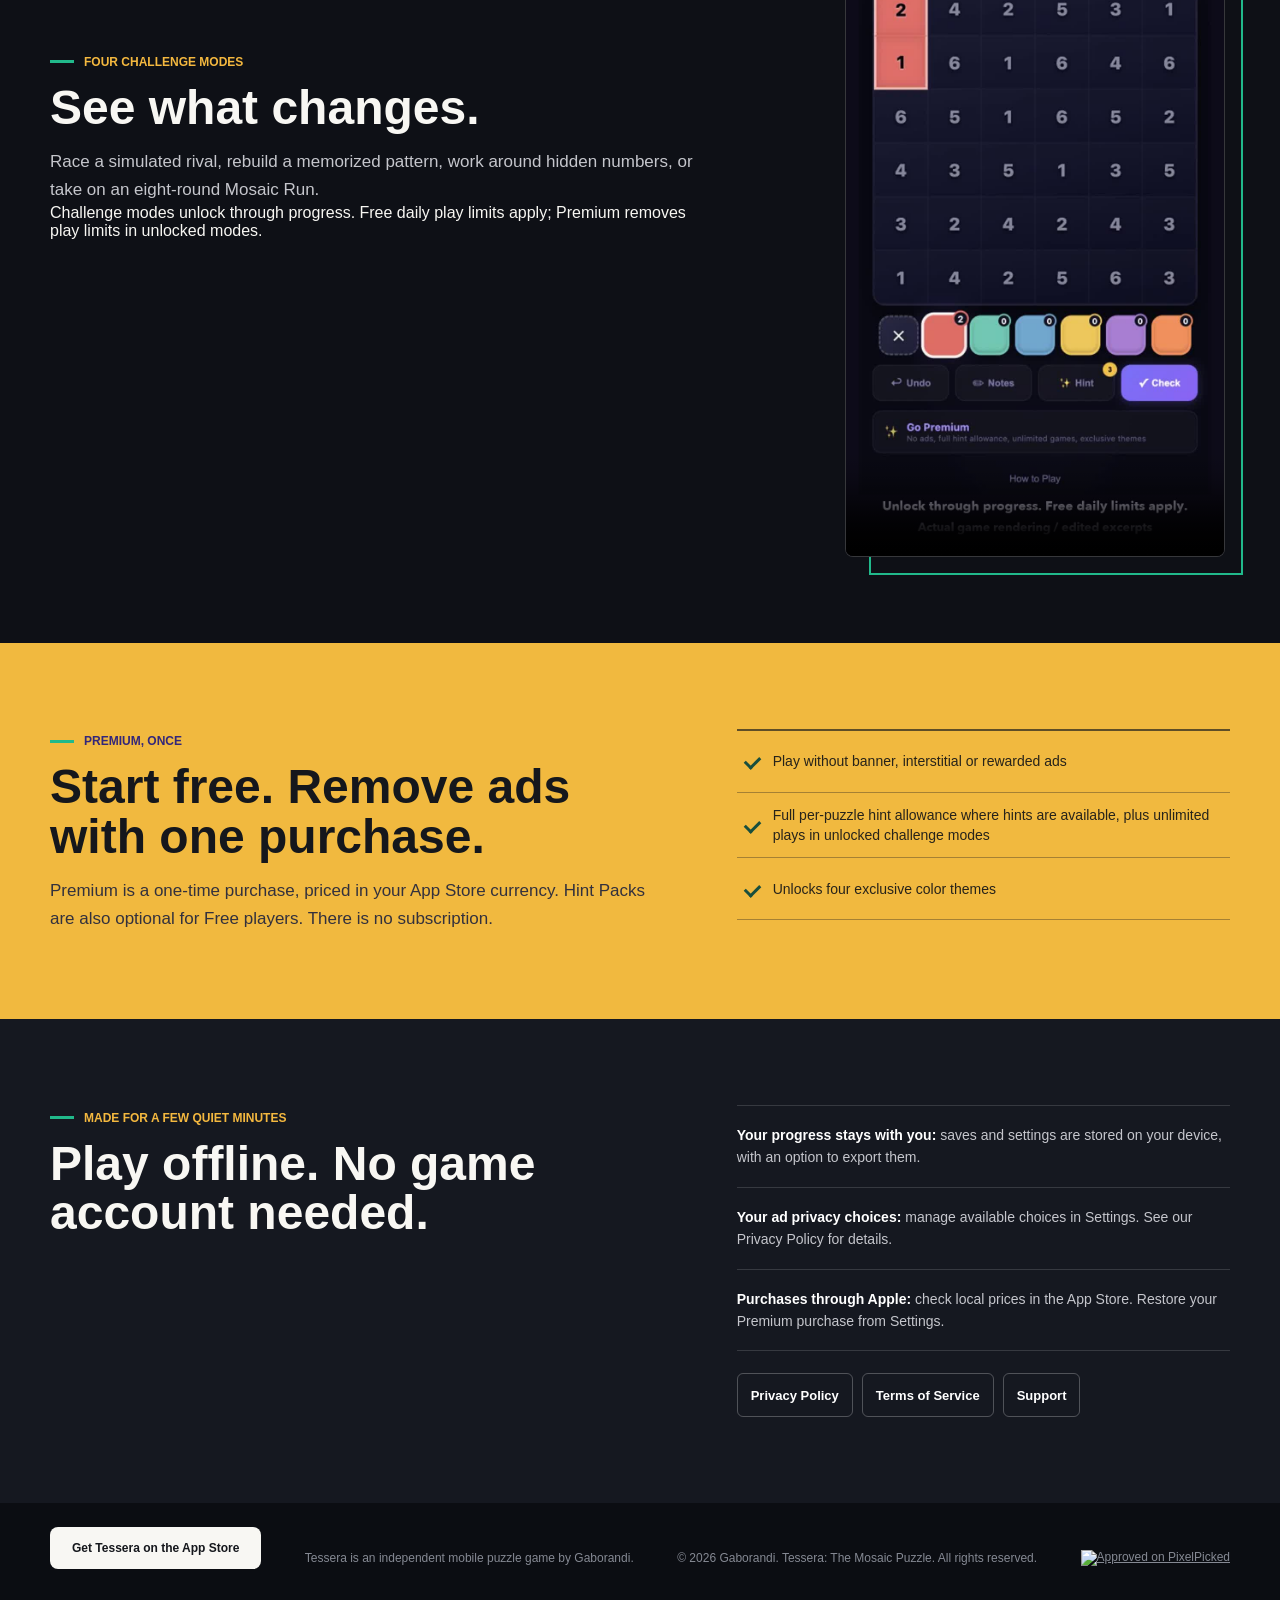
==== commit 01ab9d0b: "Describe Tessera as one-thumb play for short puzzle breaks Update the English homepage introduction " ====
--- a/index.html
+++ b/index.html
@@ -4,7 +4,7 @@
   <meta charset="UTF-8">
   <meta name="viewport" content="width=device-width, initial-scale=1.0">
   <title>Tessera: Logic, Color &amp; Math Puzzle</title>
-  <meta name="description" content="Draw connected regions in 600 logic, colour and arithmetic puzzles. Tessera is free on iPhone and iPad, with ads and optional purchases. Play puzzles offline.">
+  <meta name="description" content="Take a puzzle break with Tessera. One-thumb play on iPhone, 600 logic, colour and arithmetic levels, and offline puzzles. Free with ads and optional purchases.">
   <meta name="theme-color" content="#0b0d12">
   <meta name="robots" content="index,follow,max-image-preview:large,max-video-preview:-1">
   <meta name="apple-itunes-app" content="app-id=6773765192">
@@ -15,7 +15,7 @@
   <link rel="stylesheet" href="assets/home.css?v=20260905c">
 
   <meta property="og:title" content="Tessera: The Mosaic Puzzle">
-  <meta property="og:description" content="Choose which cells belong together. Logic, colour and arithmetic puzzles for iPhone and iPad.">
+  <meta property="og:description" content="Draw regions, solve puzzles and take a break from your routine. Designed for one-thumb play on iPhone; also available on iPad.">
   <meta property="og:type" content="website">
   <meta property="og:url" content="https://gaborandi.github.io/tesserapuzzle-site/">
   <meta property="og:image" content="https://gaborandi.github.io/tesserapuzzle-site/assets/tessera-social-preview.png?v=20260905">
@@ -25,7 +25,7 @@
   <meta property="og:site_name" content="Tessera">
   <meta name="twitter:card" content="summary_large_image">
   <meta name="twitter:title" content="Tessera: The Mosaic Puzzle">
-  <meta name="twitter:description" content="Choose which cells belong together. Logic, colour and arithmetic puzzles for iPhone and iPad.">
+  <meta name="twitter:description" content="Draw regions, solve puzzles and take a break from your routine. Designed for one-thumb play on iPhone; also available on iPad.">
   <meta name="twitter:image" content="https://gaborandi.github.io/tesserapuzzle-site/assets/tessera-social-preview.png?v=20260905">
 
   <script type="application/ld+json">
@@ -34,7 +34,7 @@
     "@type": ["MobileApplication", "VideoGame"],
     "name": "Tessera: The Mosaic Puzzle",
     "alternateName": "Tessera",
-    "description": "Draw connected regions in Logic, Chroma and Equate. Includes 600 Journey levels, daily puzzles and offline play. Free with ads and optional purchases.",
+    "description": "Designed for one-thumb play on iPhone and short puzzle breaks. Draw connected regions in Logic, Chroma and Equate. Includes 600 Journey levels and offline play on iPhone and iPad. Free with ads and optional purchases.",
     "applicationCategory": "GameApplication",
     "applicationSubCategory": "Puzzle Game",
     "operatingSystem": "iOS 15 or later",
@@ -114,8 +114,8 @@
       <div class="hero-inner">
         <p class="eyebrow" data-i18n="home.eyebrow">Logic, colour and number puzzles</p>
         <h1 id="hero-title" data-i18n="home.title">Tessera</h1>
-        <p class="tagline" data-i18n="home.tagline">Choose which cells belong together.</p>
-        <p class="subtitle" data-i18n="home.subtitle">Draw connected regions to solve number, colour and arithmetic puzzles. Explore 600 Journey levels, plus daily puzzles you can play offline.</p>
+        <p class="tagline" data-i18n="home.tagline">A little puzzle break from the everyday.</p>
+        <p class="subtitle" data-i18n="home.subtitle">Designed for one-thumb play on iPhone. Draw regions to solve number, colour and arithmetic puzzles: start small for a short break, or settle into a larger board.</p>
         <p class="purchase-summary">Free on iPhone and iPad. Includes ads and optional purchases.</p>
         <div class="actions">
           <a class="store-button" href="https://apps.apple.com/app/apple-store/id6773765192?pt=120202877&amp;ct=website&amp;mt=8">
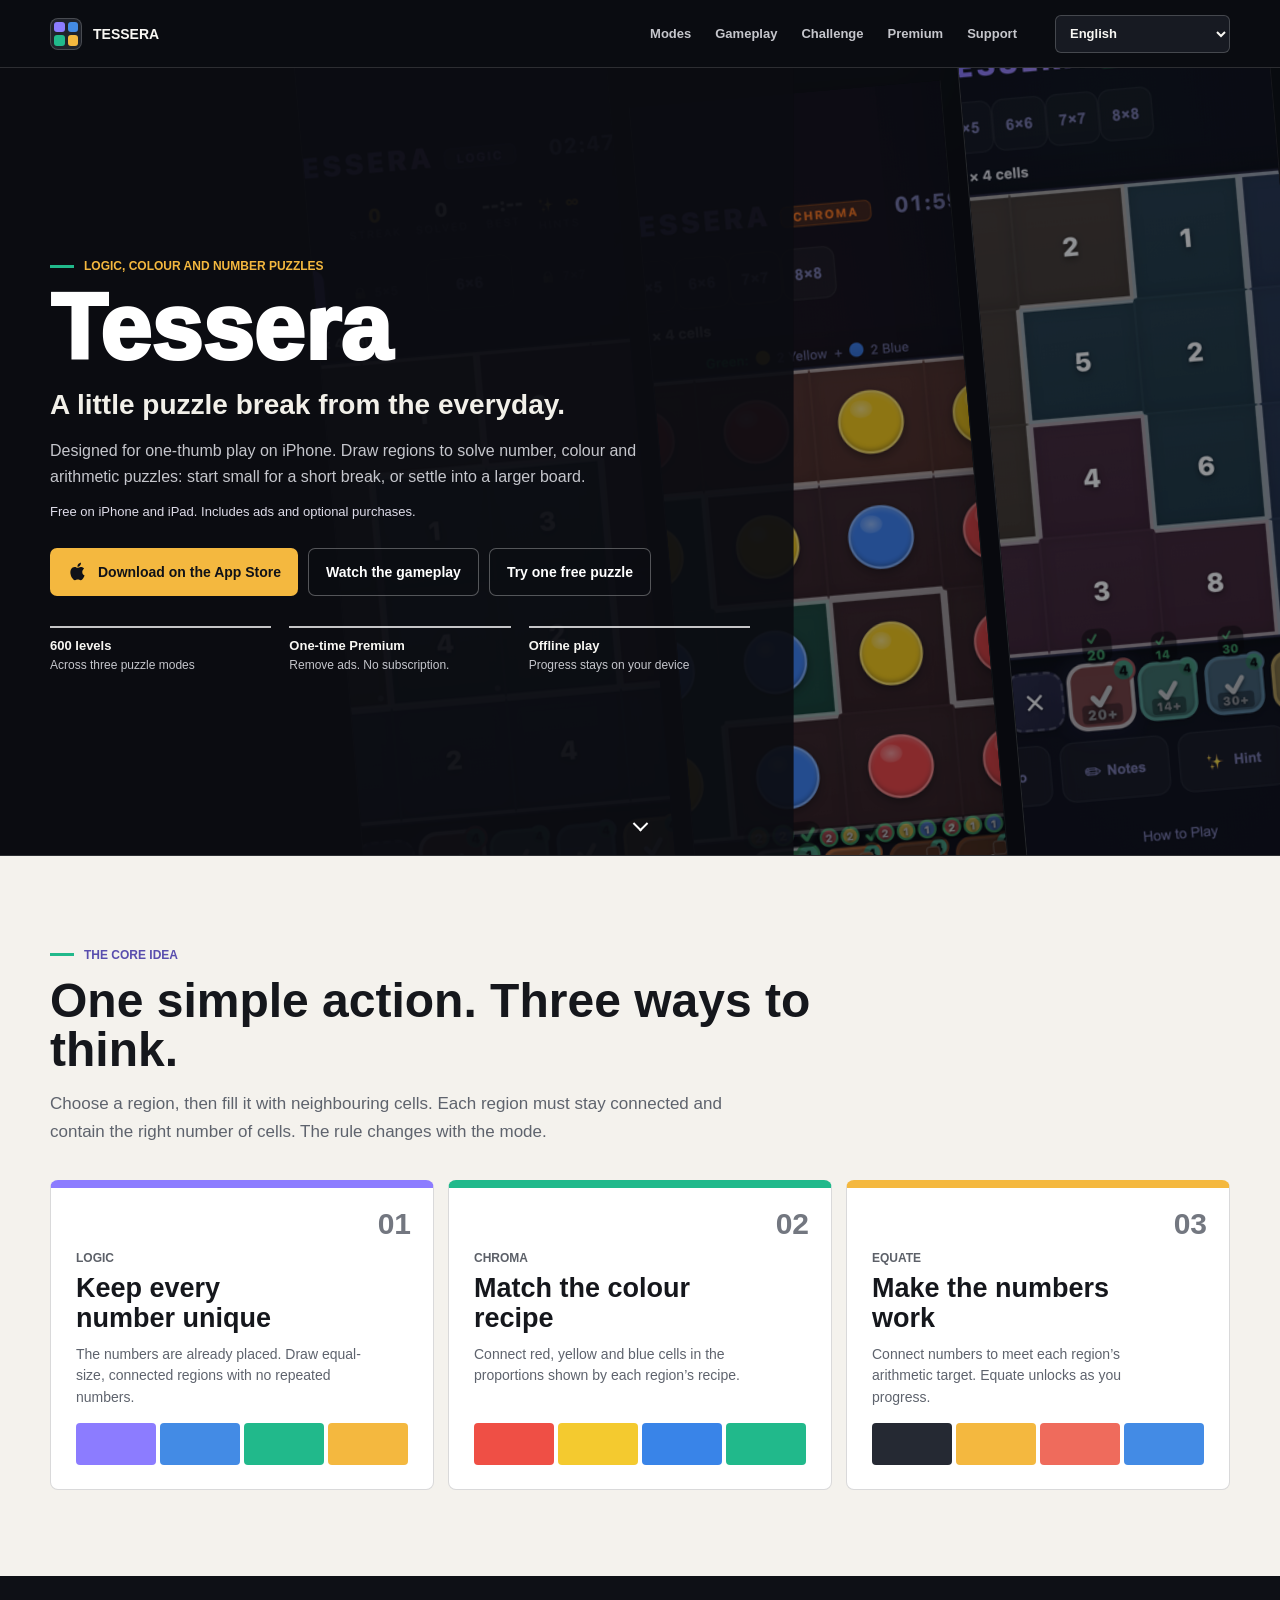
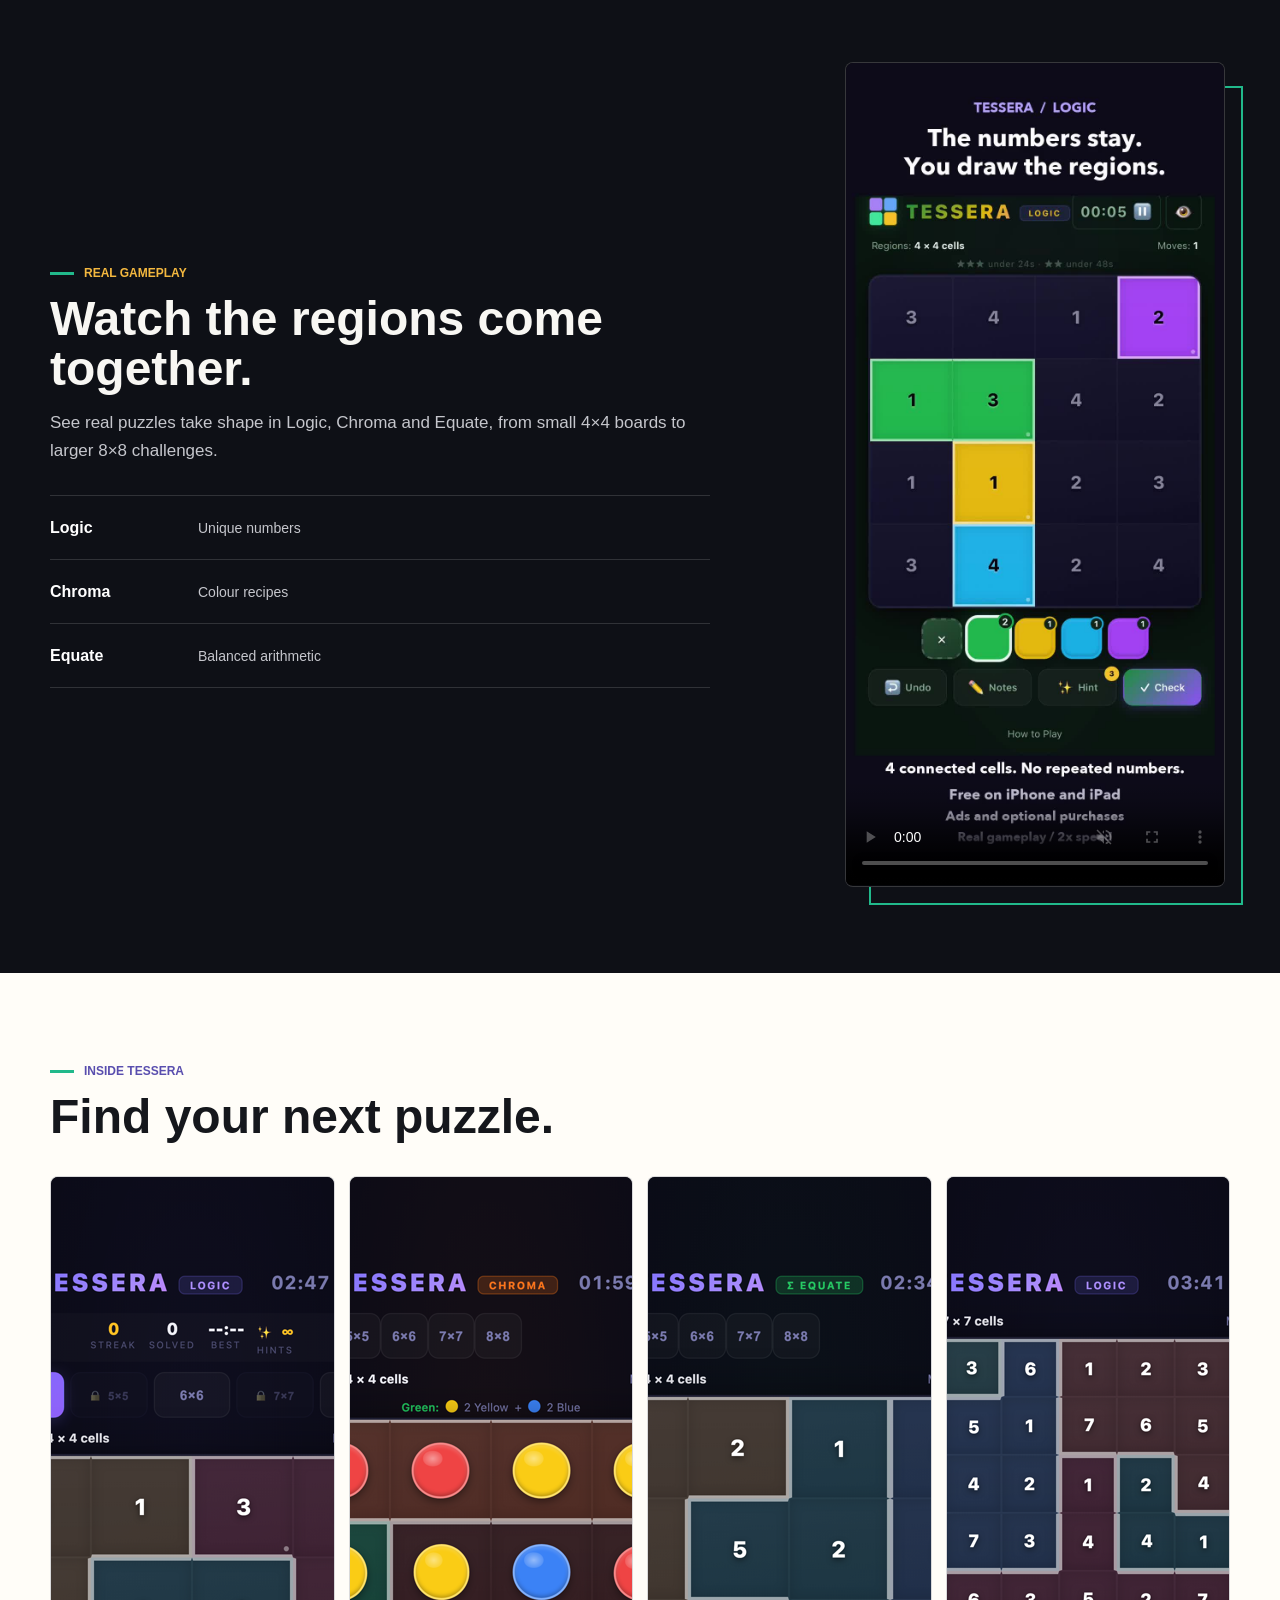
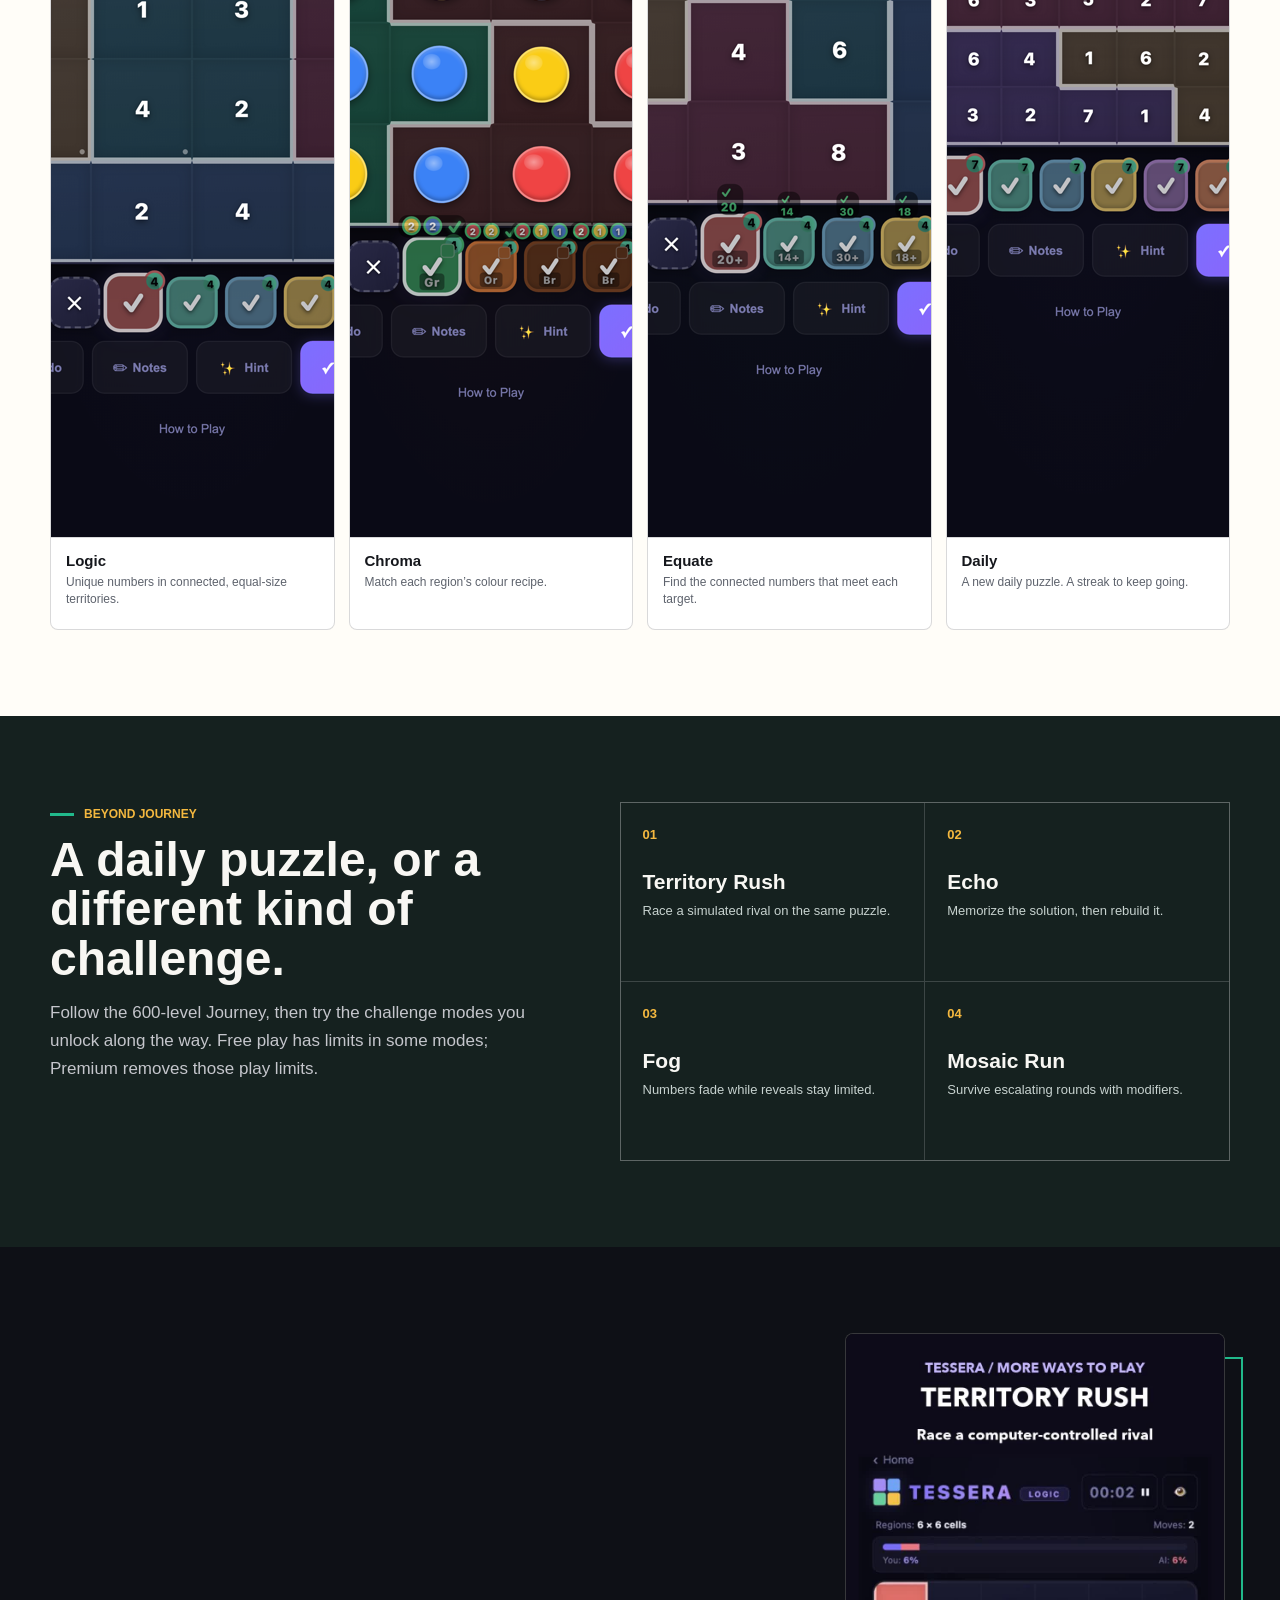
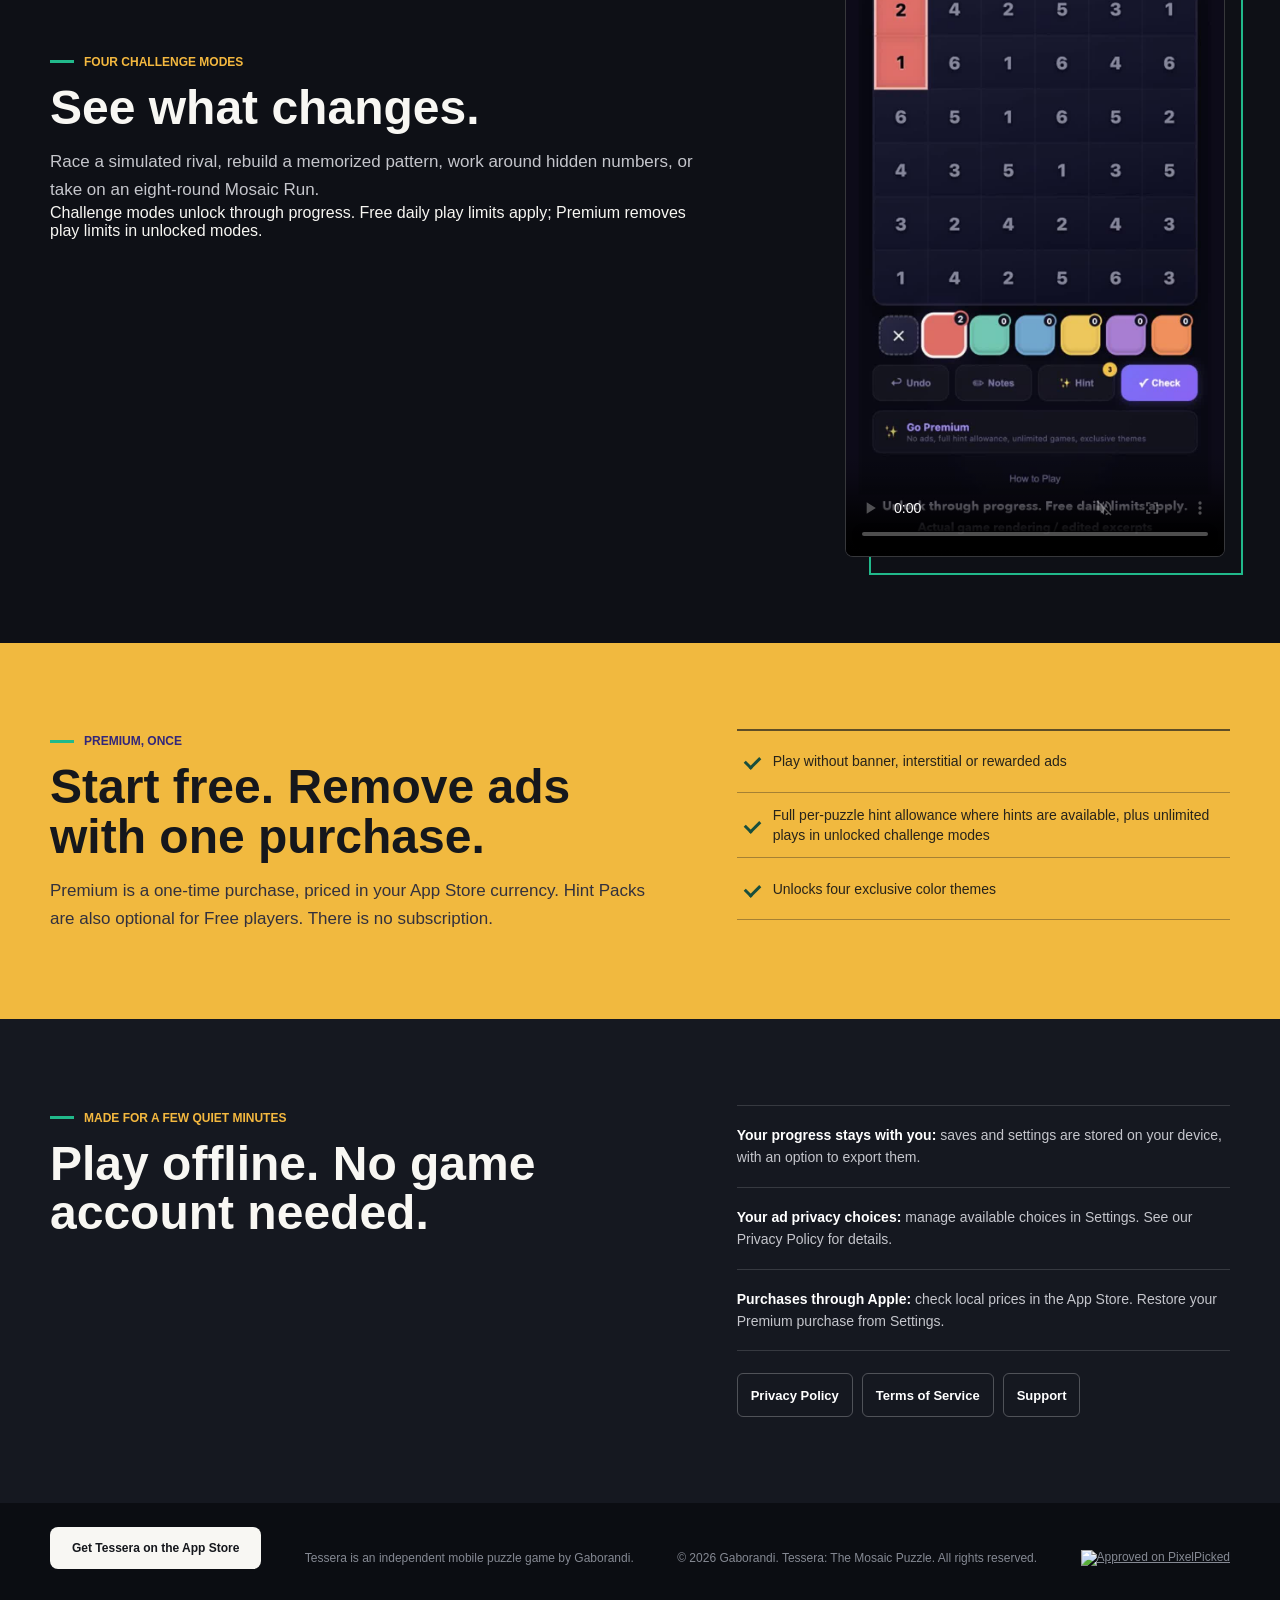
==== commit 737c387b: "Link the playable puzzle from the homepage" ====
--- a/index.html
+++ b/index.html
@@ -123,6 +123,7 @@
             <span data-i18n="home.appstore">Download on the App Store</span>
           </a>
           <a class="secondary-button" href="#gameplay" data-i18n="home.explore">Watch the gameplay</a>
+          <a class="secondary-button" href="play/01/" lang="en">Try one free puzzle</a>
         </div>
         <dl class="hero-facts" aria-label="Game summary">
           <div><dt data-i18n="home.stat.levels.title">600 levels</dt><dd data-i18n="home.stat.levels.desc">Across three puzzle modes</dd></div>
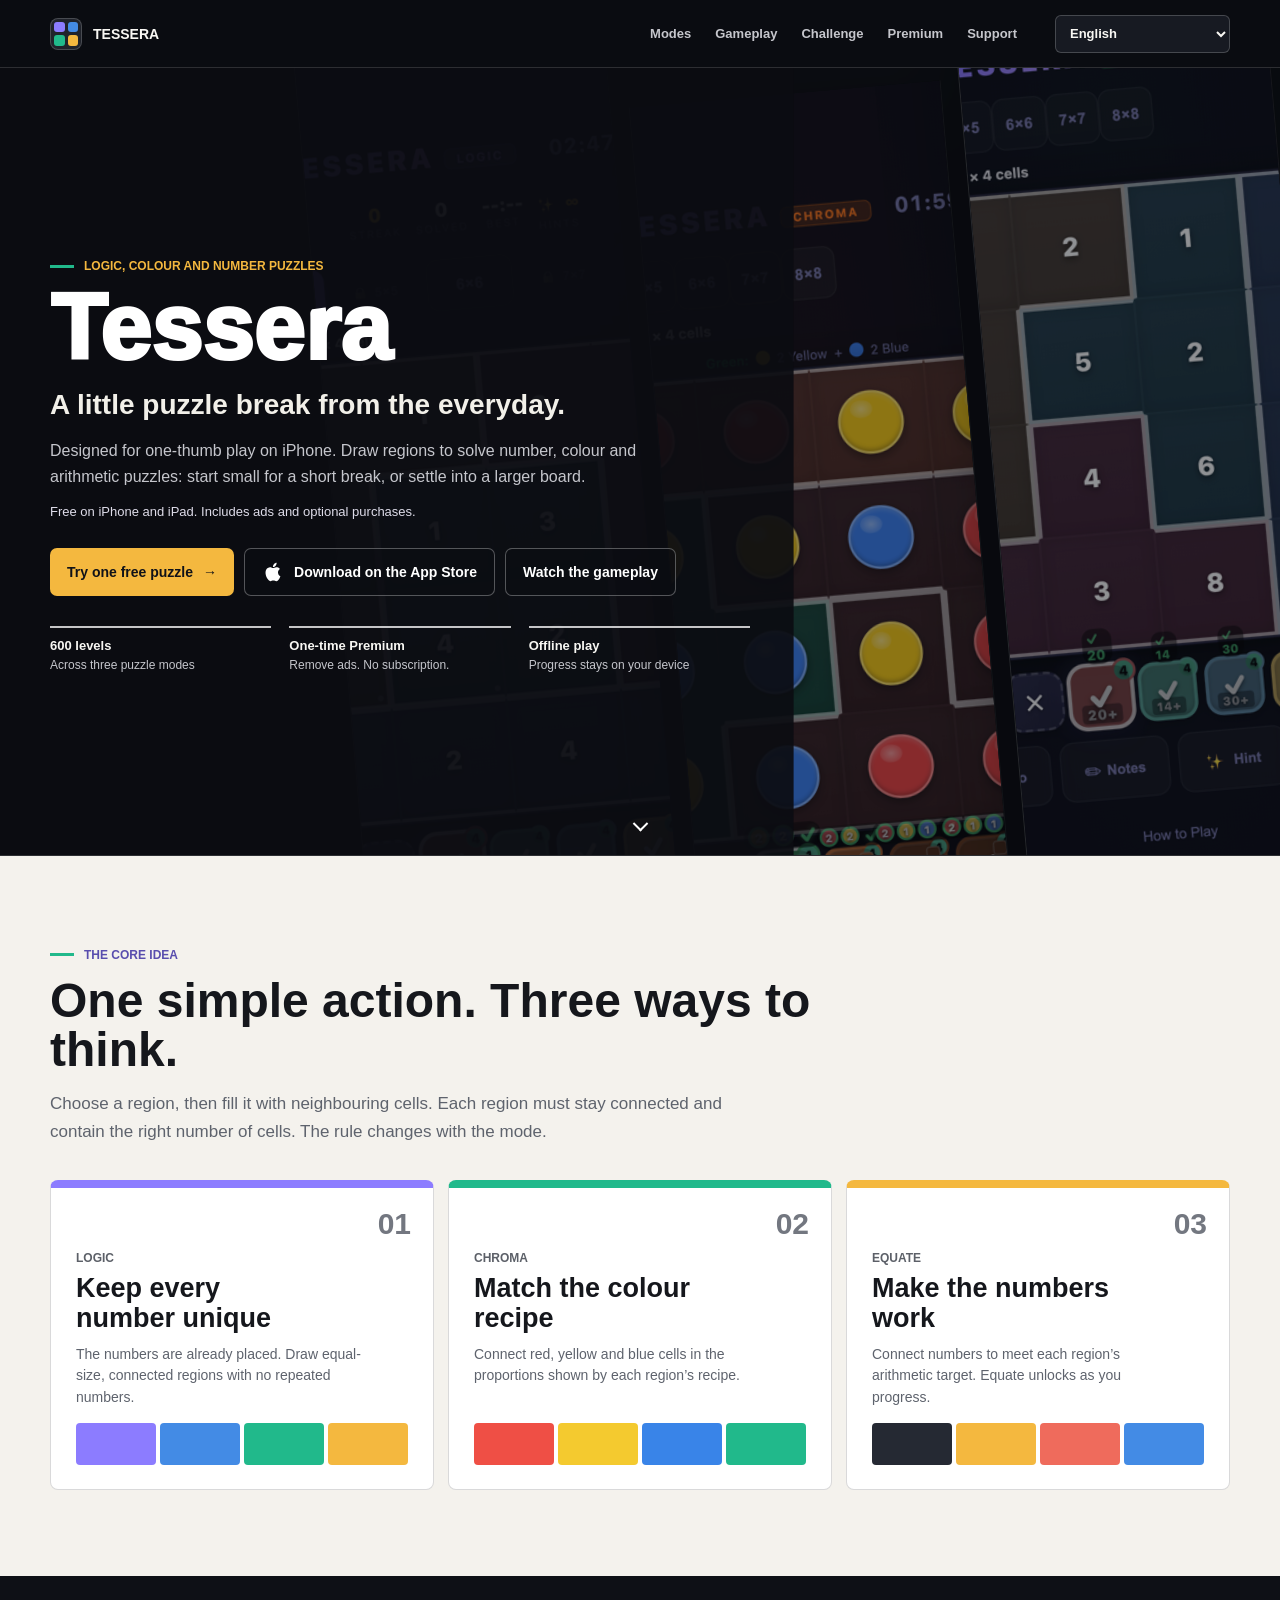
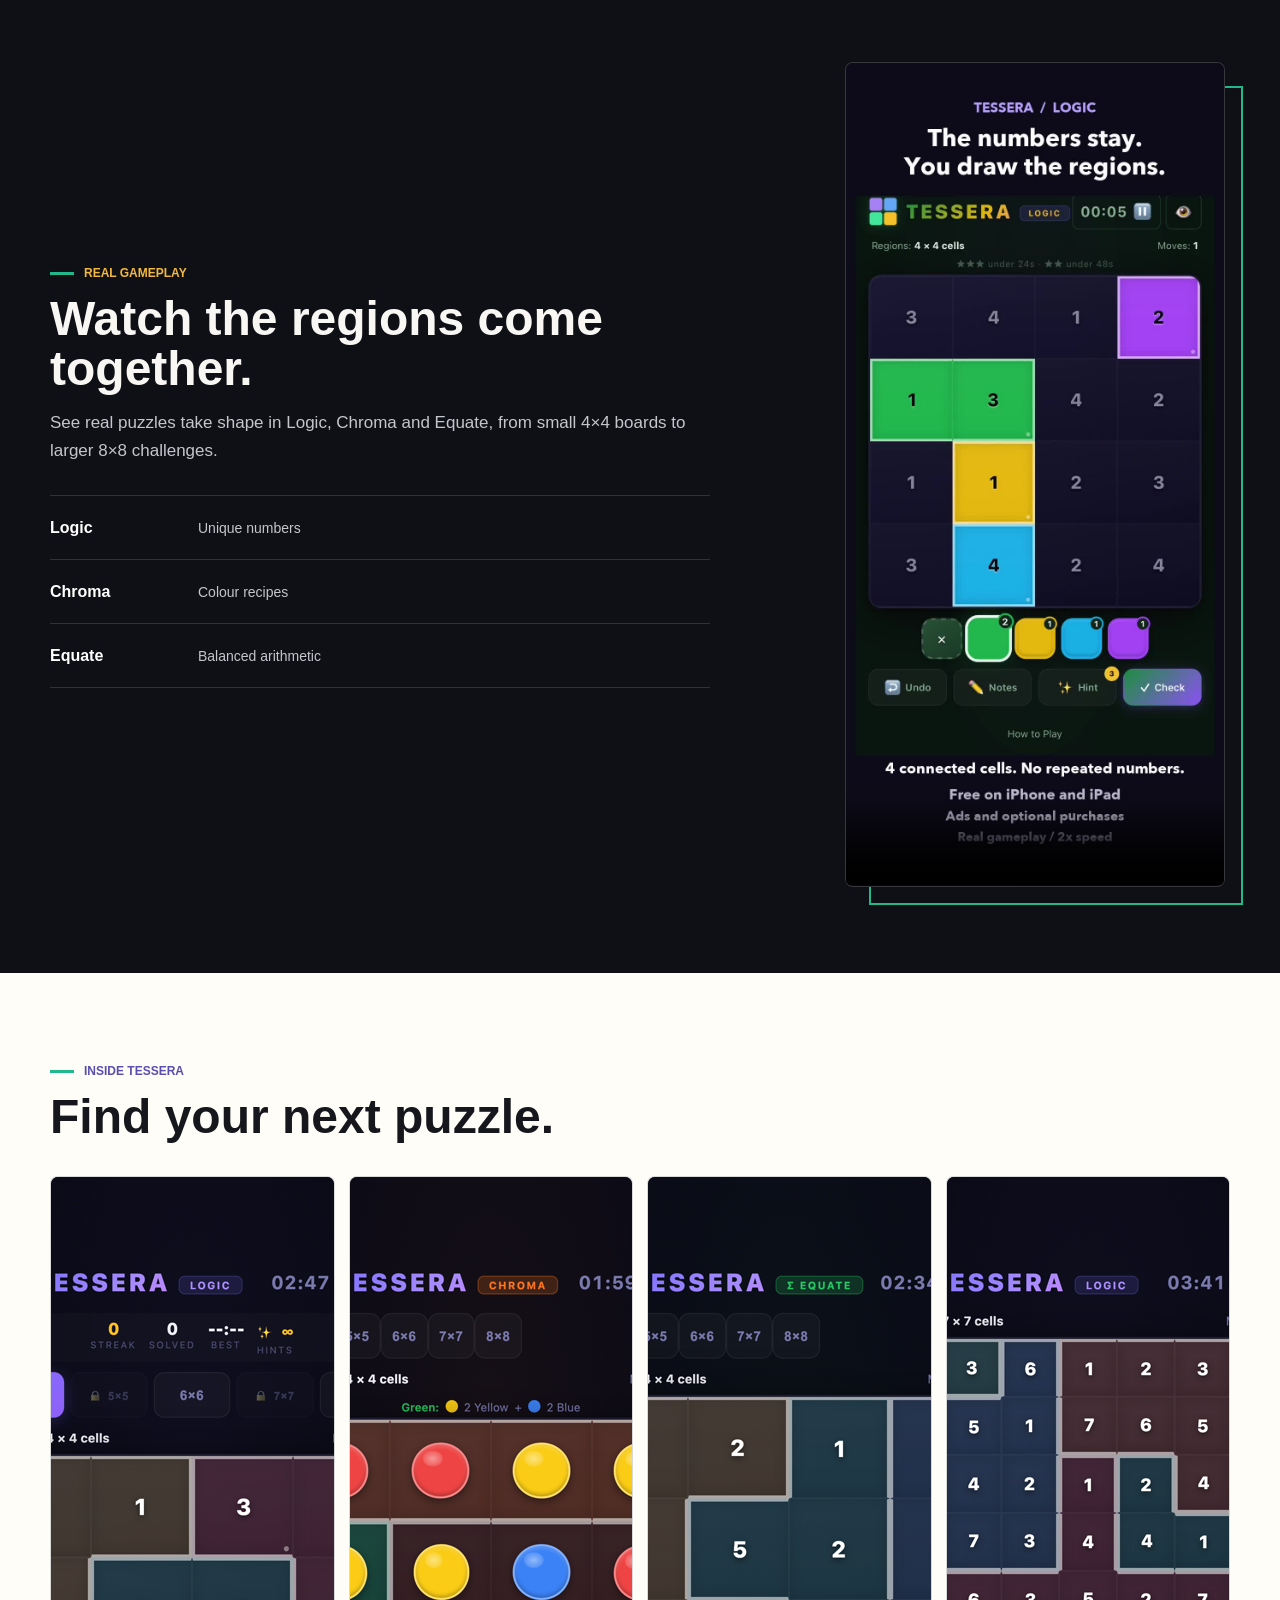
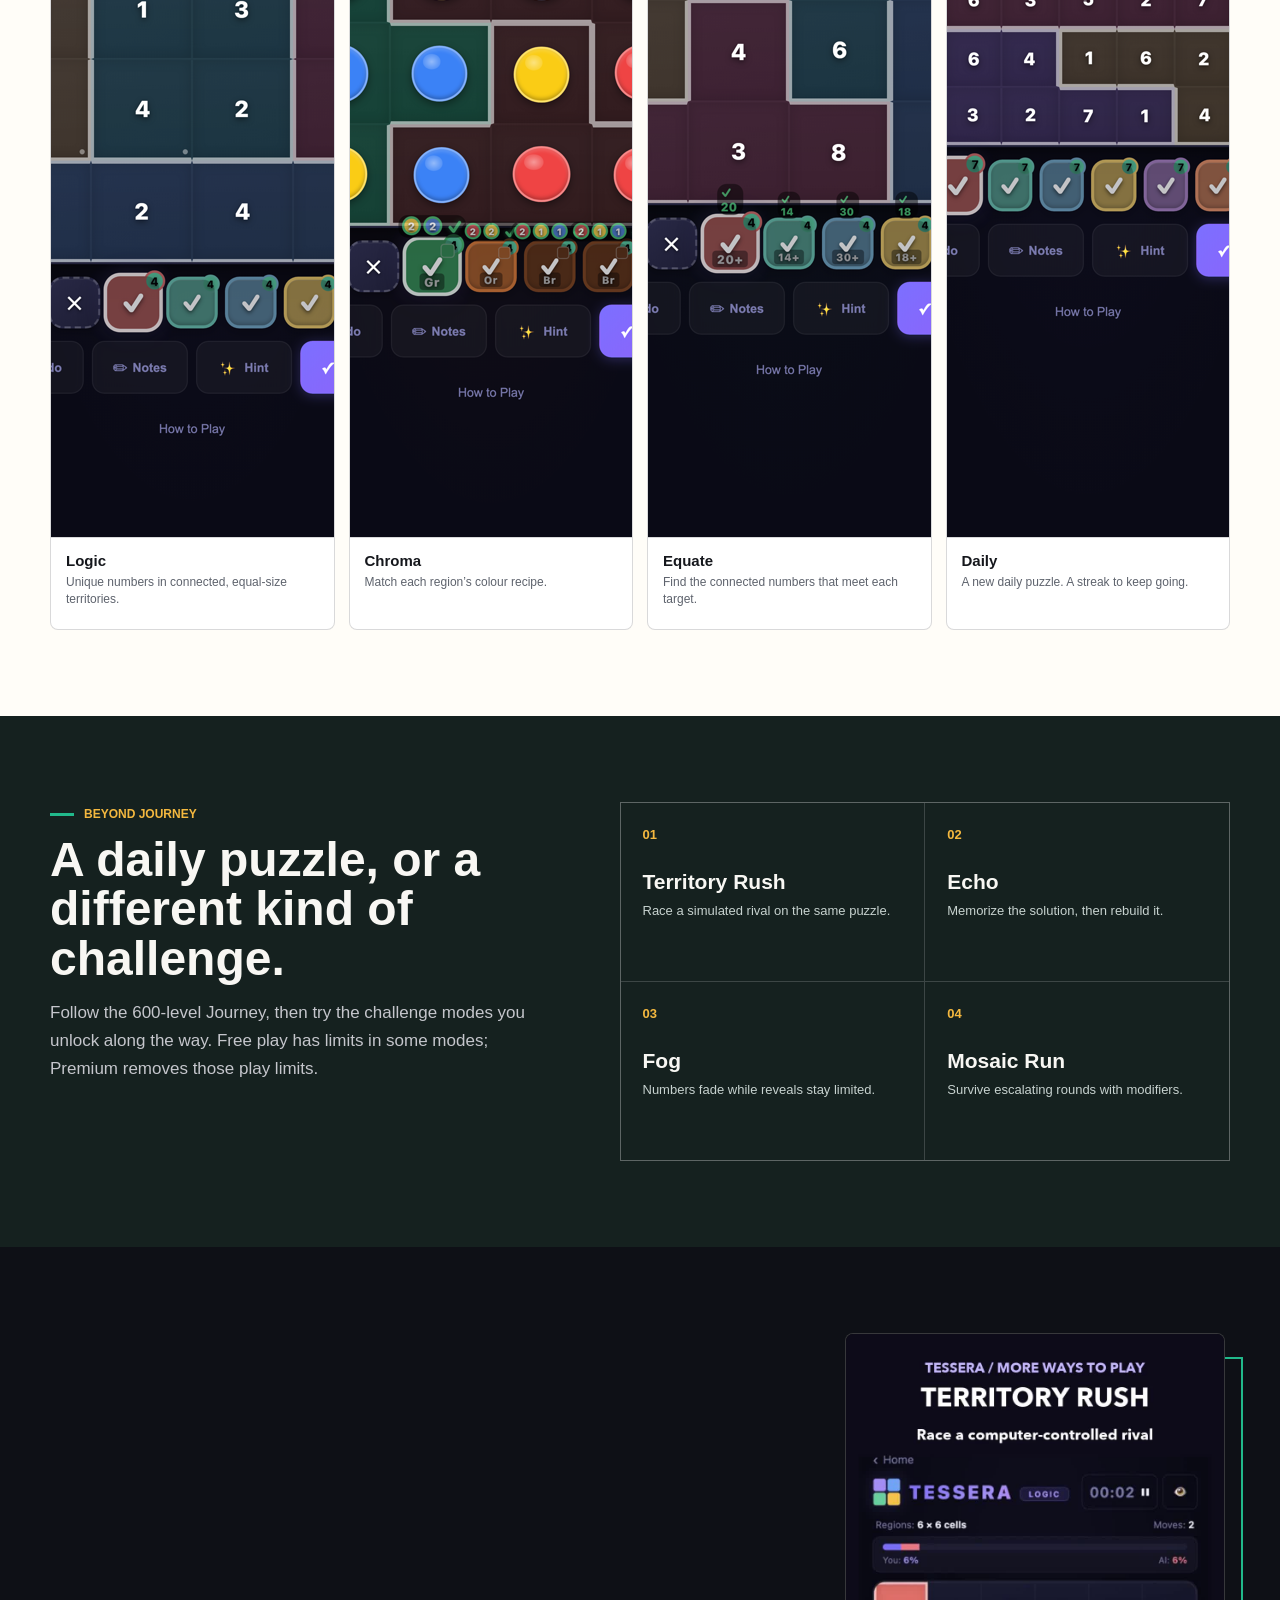
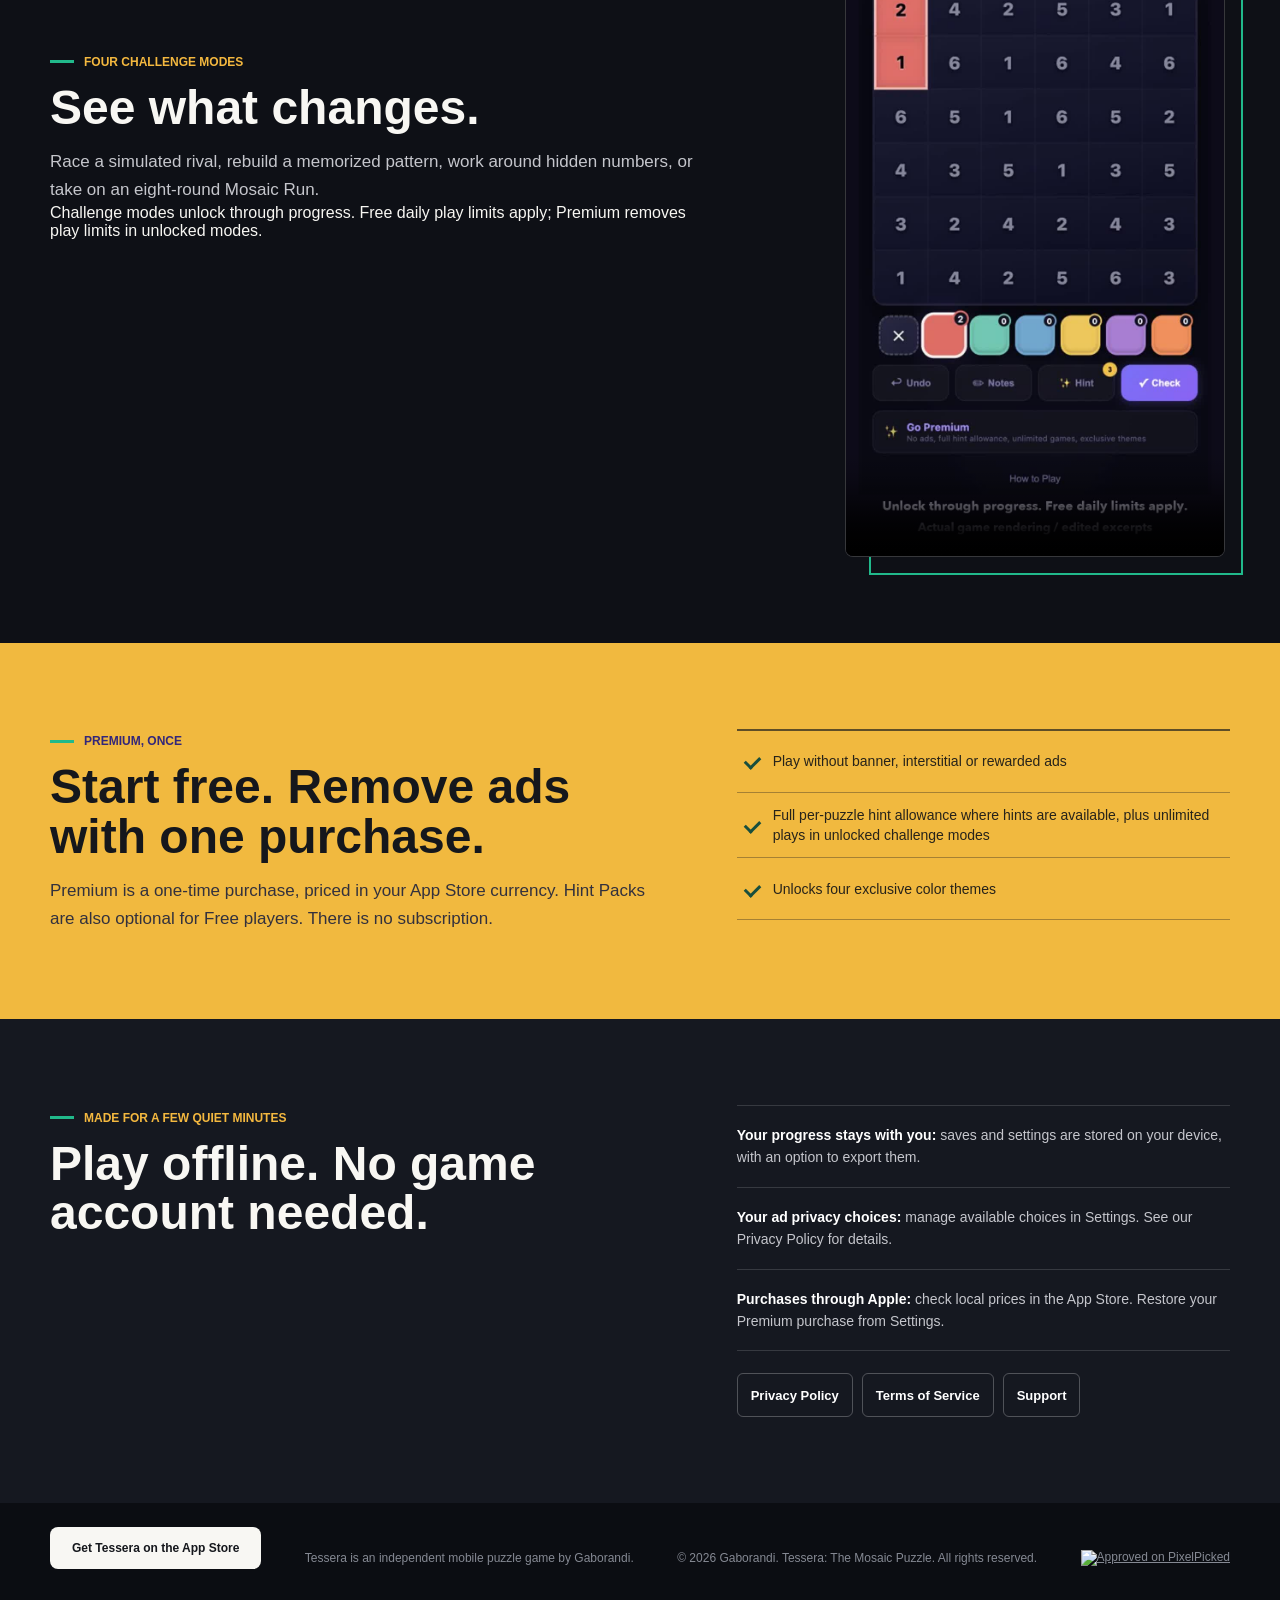
==== commit 8b74e5a3: "Make the free browser puzzle the first homepage action" ====
--- a/index.html
+++ b/index.html
@@ -118,12 +118,12 @@
         <p class="subtitle" data-i18n="home.subtitle">Designed for one-thumb play on iPhone. Draw regions to solve number, colour and arithmetic puzzles: start small for a short break, or settle into a larger board.</p>
         <p class="purchase-summary">Free on iPhone and iPad. Includes ads and optional purchases.</p>
         <div class="actions">
-          <a class="store-button" href="https://apps.apple.com/app/apple-store/id6773765192?pt=120202877&amp;ct=website&amp;mt=8">
-            <svg viewBox="0 0 24 24" fill="currentColor" aria-hidden="true"><path d="M18.71 19.5c-.83 1.24-1.71 2.45-3.05 2.47-1.34.03-1.77-.79-3.29-.79-1.53 0-2 .77-3.27.82-1.31.05-2.3-1.32-3.14-2.53C4.25 17 2.94 12.45 4.7 9.39c.87-1.52 2.43-2.48 4.12-2.51 1.28-.02 2.5.87 3.29.87.78 0 2.26-1.07 3.8-.91.65.03 2.47.26 3.64 1.98-.09.06-2.17 1.28-2.15 3.81.03 3.02 2.65 4.03 2.68 4.04-.03.07-.42 1.44-1.38 2.83M13 3.5c.73-.83 1.94-1.46 2.94-1.5.13 1.17-.34 2.35-1.04 3.19-.69.85-1.83 1.51-2.95 1.42-.15-1.15.41-2.35 1.05-3.11z"/></svg>
+          <a class="store-button" href="play/01/?src=website" lang="en">Try one free puzzle <span aria-hidden="true">→</span></a>
+          <a class="secondary-button" href="https://apps.apple.com/app/apple-store/id6773765192?pt=120202877&amp;ct=website&amp;mt=8">
+            <svg viewBox="0 0 24 24" width="22" height="24" fill="currentColor" aria-hidden="true"><path d="M18.71 19.5c-.83 1.24-1.71 2.45-3.05 2.47-1.34.03-1.77-.79-3.29-.79-1.53 0-2 .77-3.27.82-1.31.05-2.3-1.32-3.14-2.53C4.25 17 2.94 12.45 4.7 9.39c.87-1.52 2.43-2.48 4.12-2.51 1.28-.02 2.5.87 3.29.87.78 0 2.26-1.07 3.8-.91.65.03 2.47.26 3.64 1.98-.09.06-2.17 1.28-2.15 3.81.03 3.02 2.65 4.03 2.68 4.04-.03.07-.42 1.44-1.38 2.83M13 3.5c.73-.83 1.94-1.46 2.94-1.5.13 1.17-.34 2.35-1.04 3.19-.69.85-1.83 1.51-2.95 1.42-.15-1.15.41-2.35 1.05-3.11z"/></svg>
             <span data-i18n="home.appstore">Download on the App Store</span>
           </a>
           <a class="secondary-button" href="#gameplay" data-i18n="home.explore">Watch the gameplay</a>
-          <a class="secondary-button" href="play/01/" lang="en">Try one free puzzle</a>
         </div>
         <dl class="hero-facts" aria-label="Game summary">
           <div><dt data-i18n="home.stat.levels.title">600 levels</dt><dd data-i18n="home.stat.levels.desc">Across three puzzle modes</dd></div>
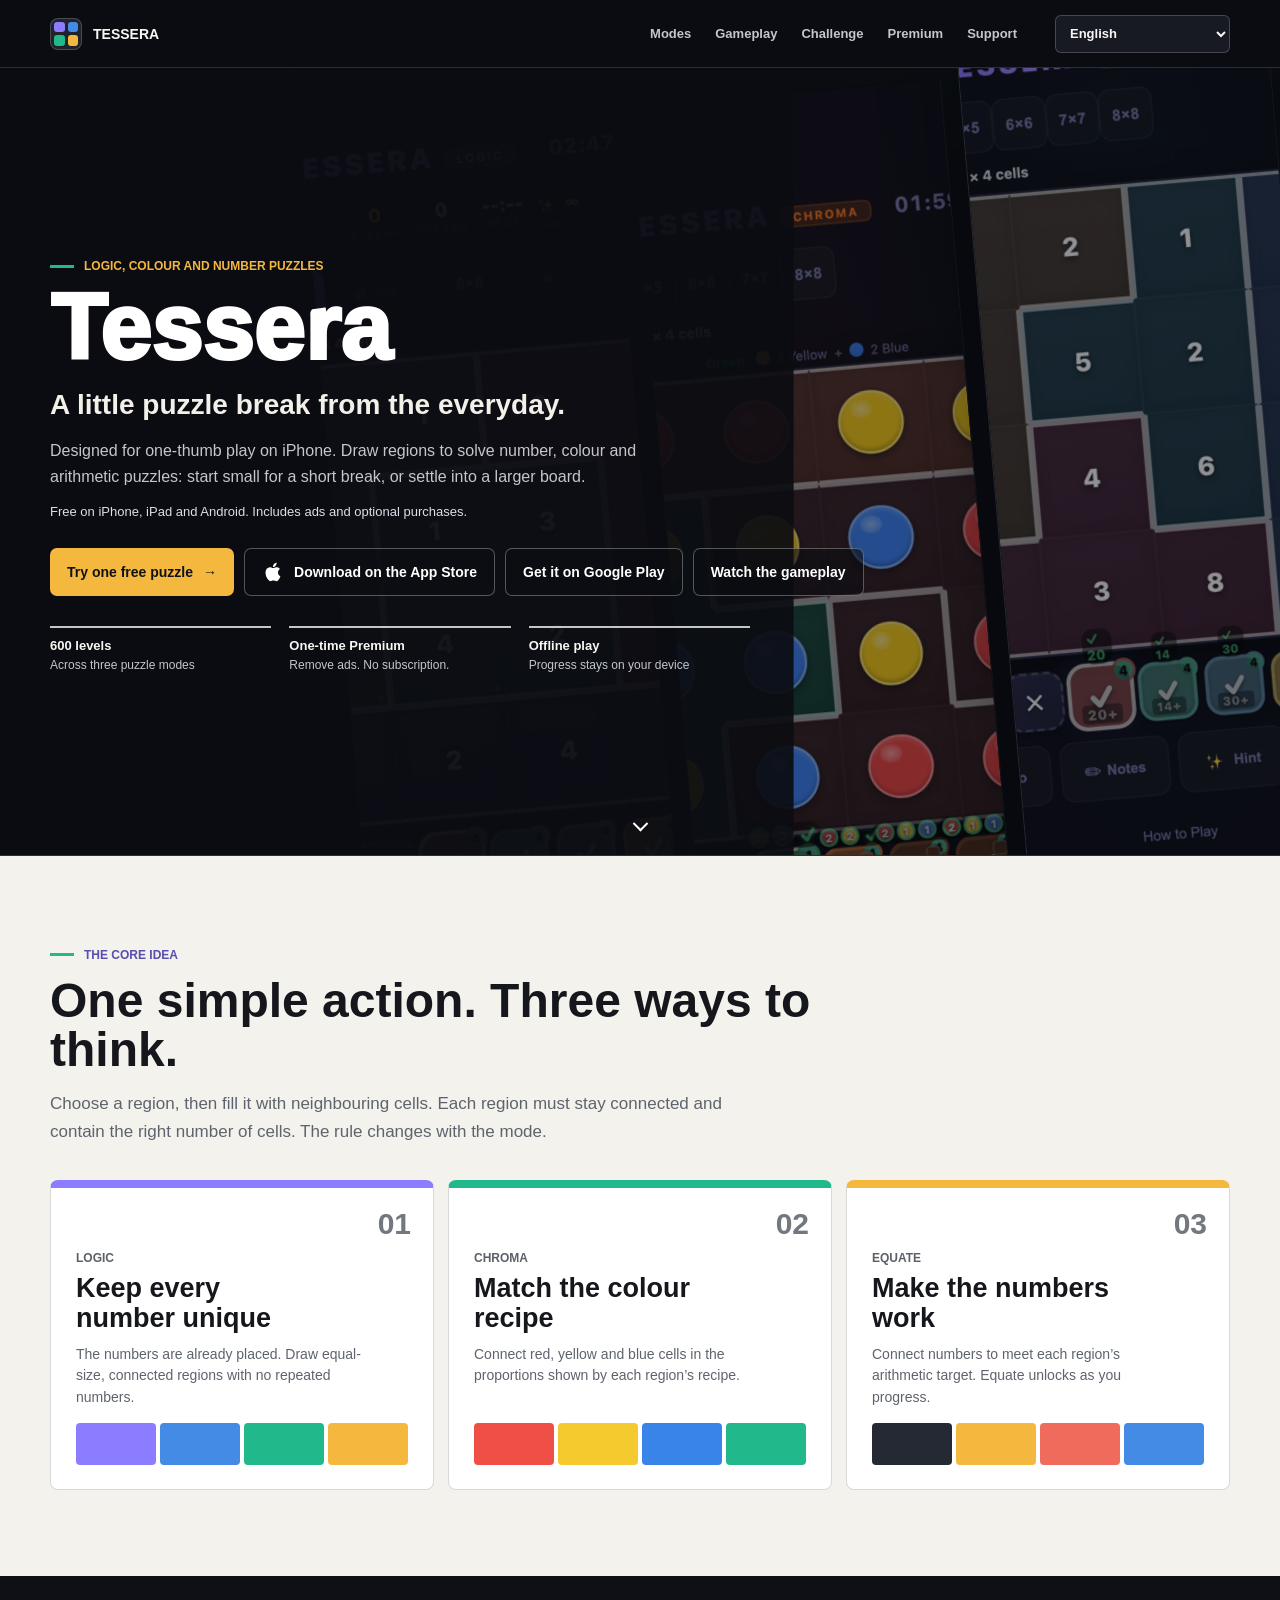
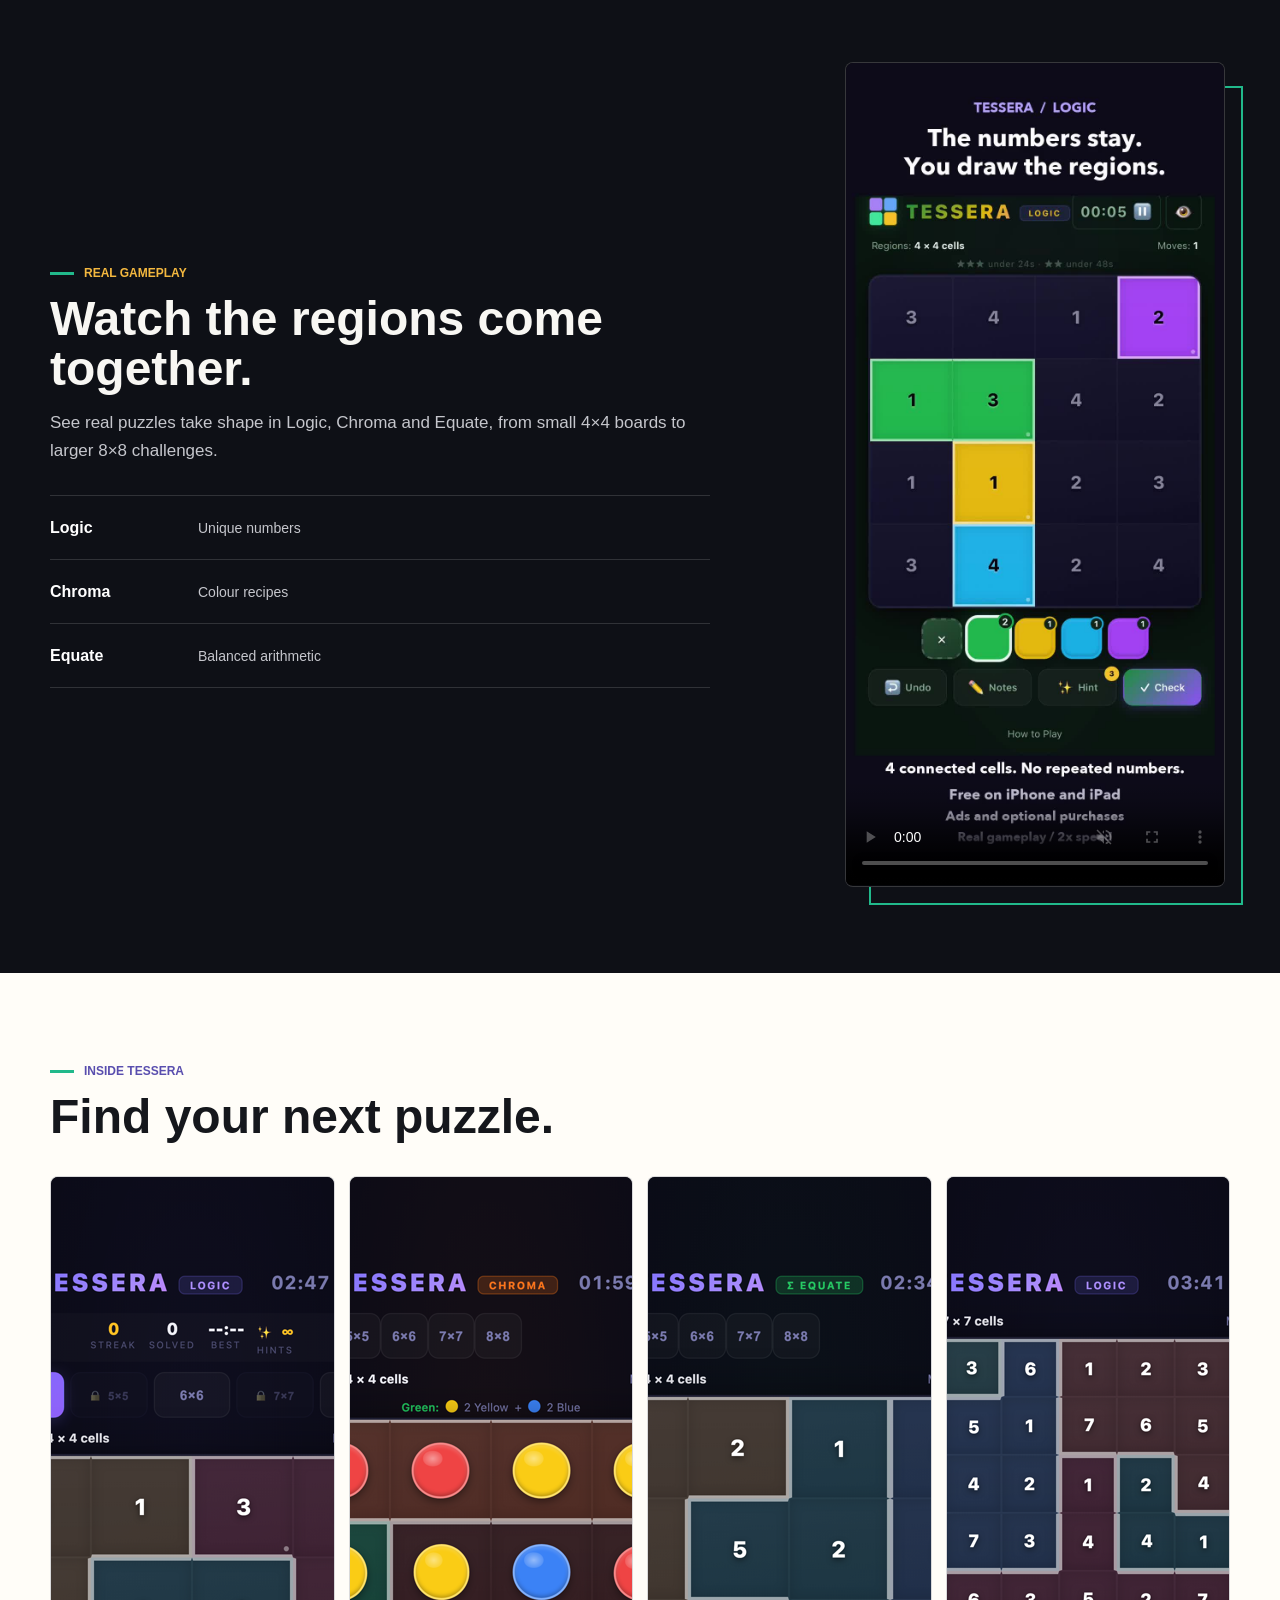
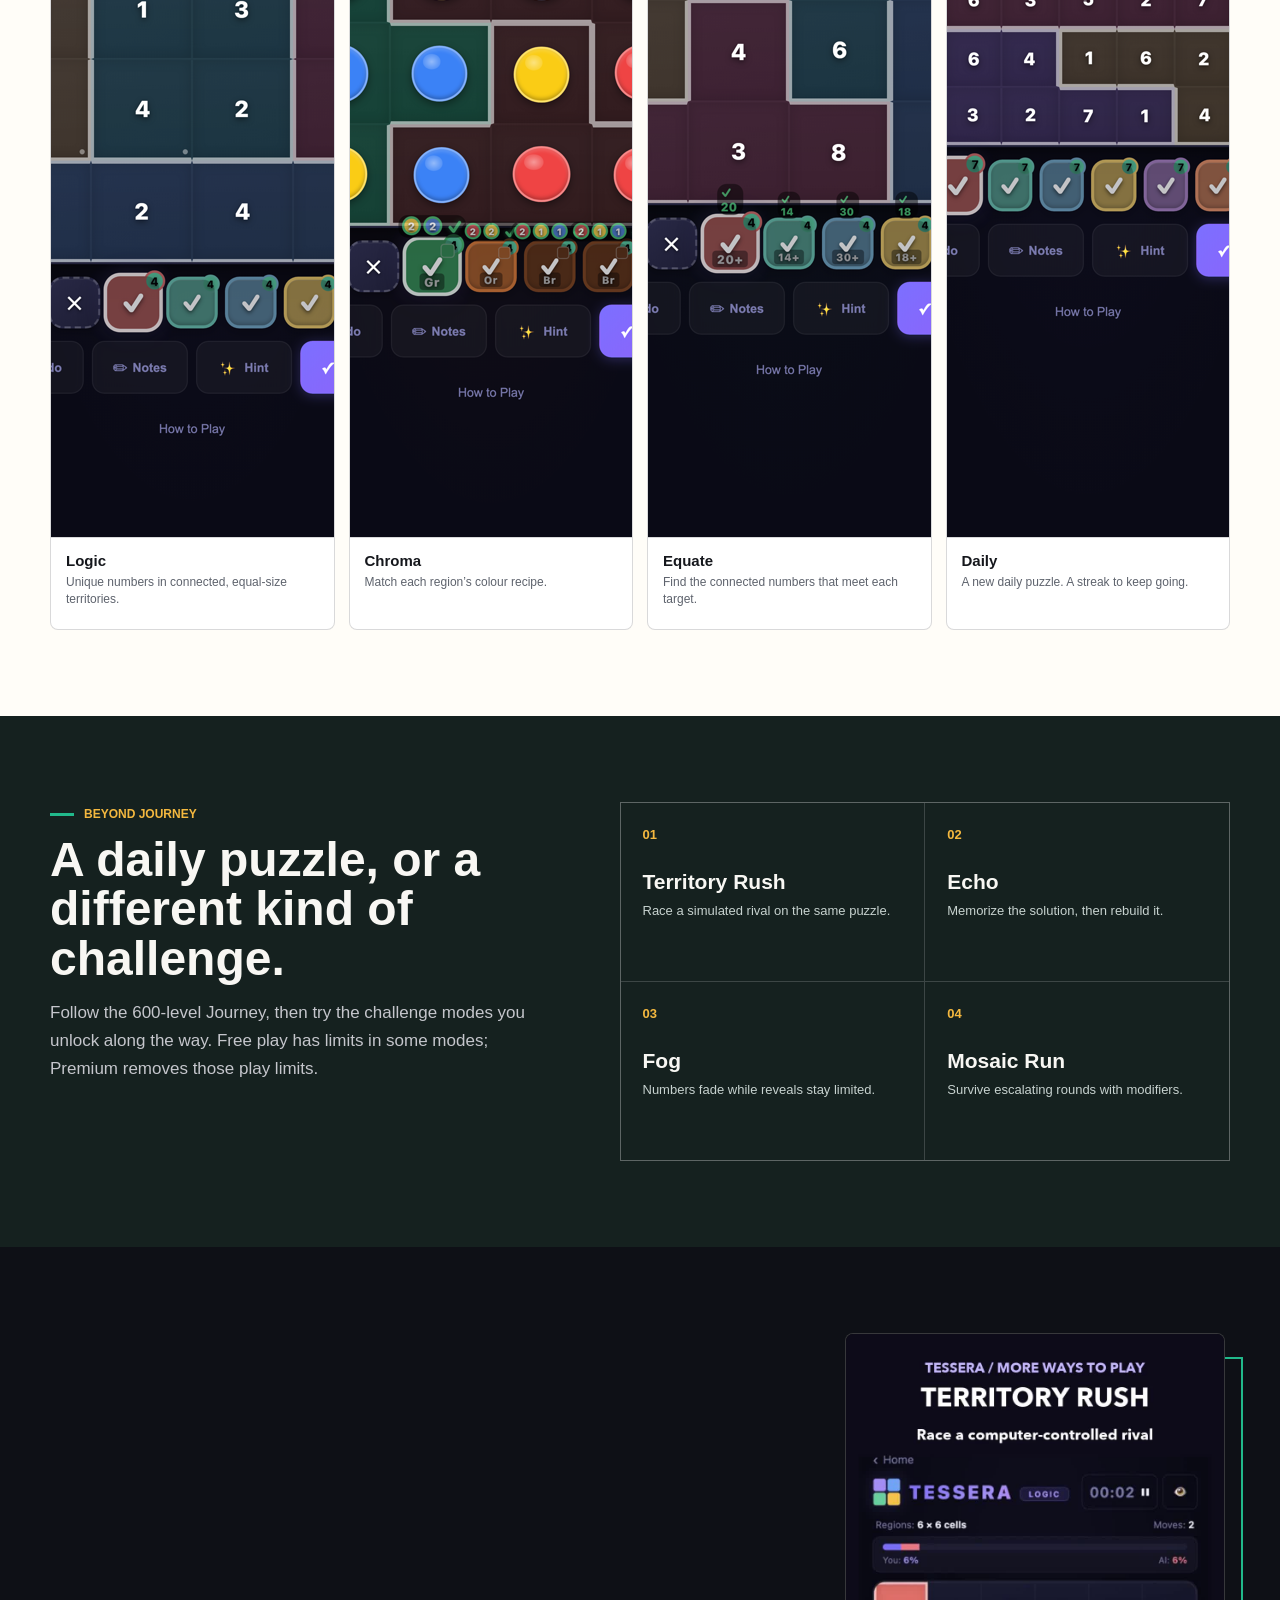
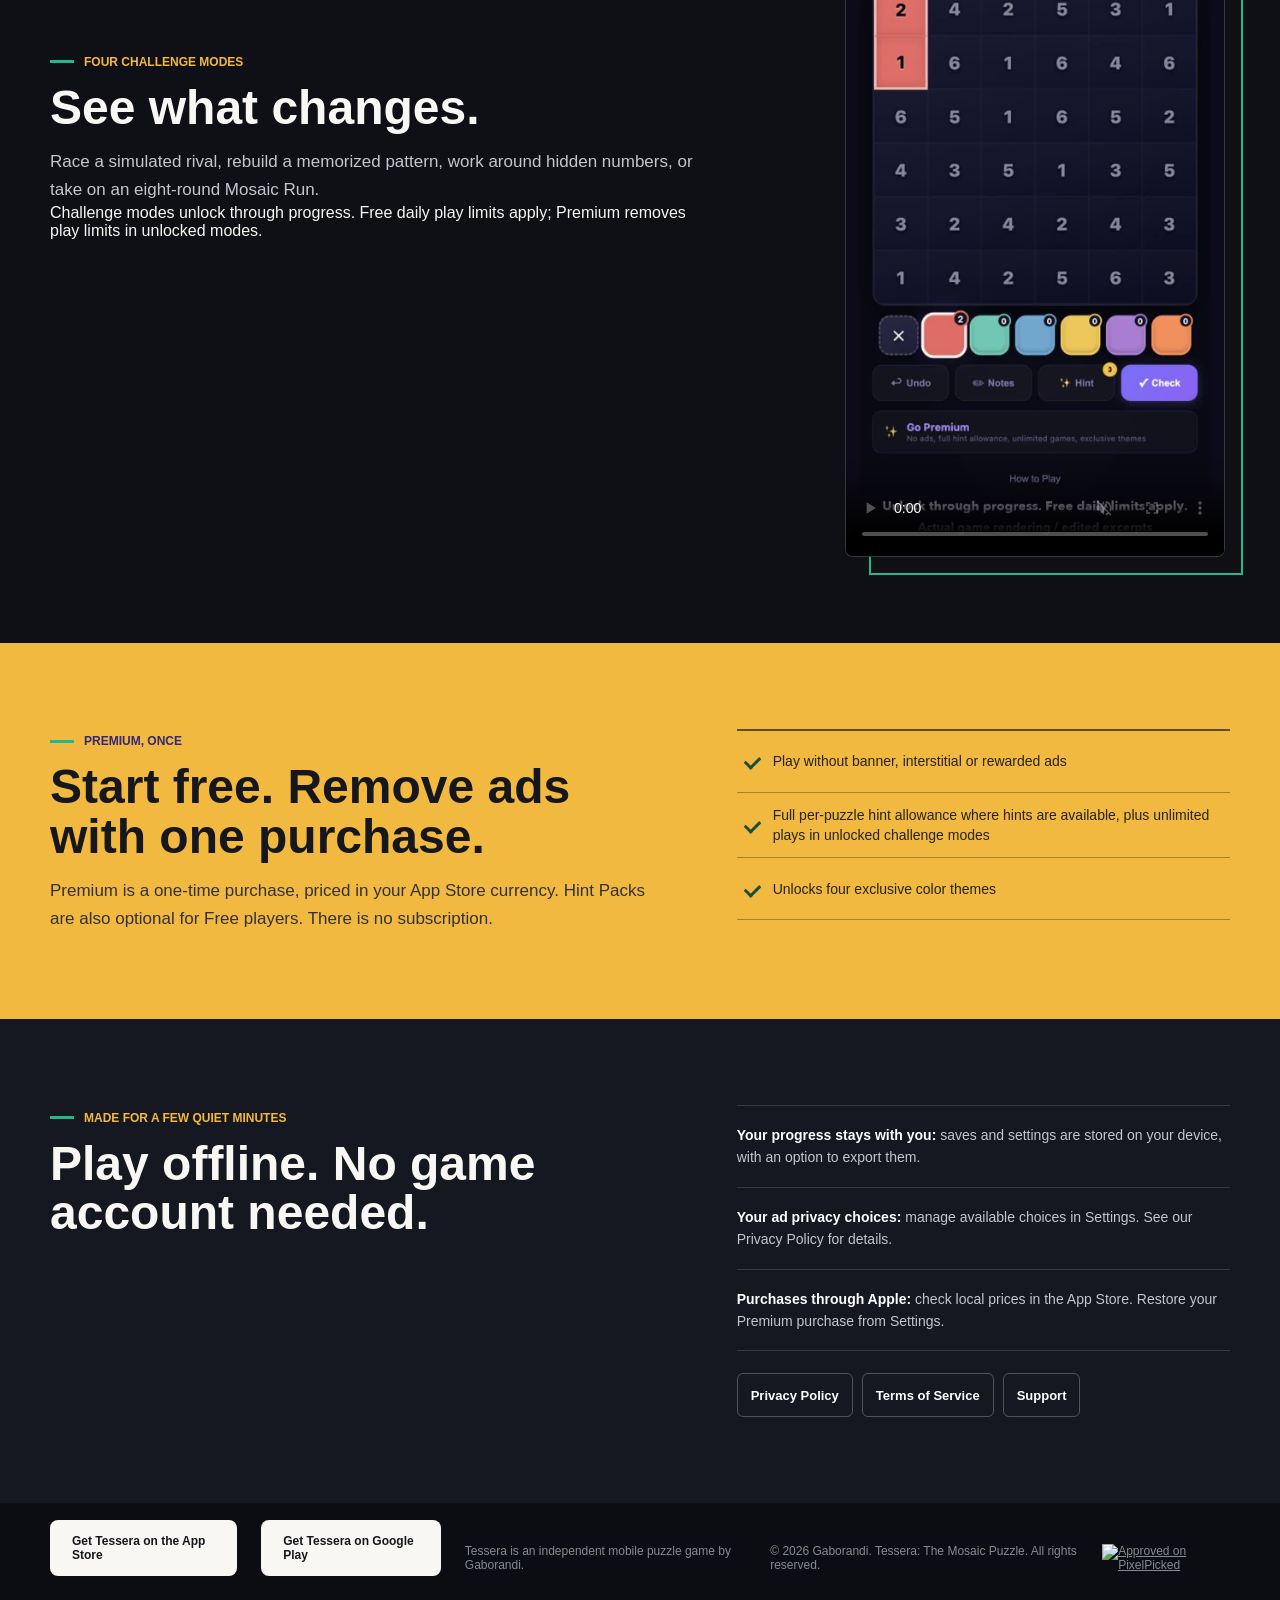
==== commit 708a254e: "Add a Google Play route to the homepage Tessera is on Google Play since 2026-10-05, but the homepage" ====
--- a/index.html
+++ b/index.html
@@ -116,12 +116,15 @@
         <h1 id="hero-title" data-i18n="home.title">Tessera</h1>
         <p class="tagline" data-i18n="home.tagline">A little puzzle break from the everyday.</p>
         <p class="subtitle" data-i18n="home.subtitle">Designed for one-thumb play on iPhone. Draw regions to solve number, colour and arithmetic puzzles: start small for a short break, or settle into a larger board.</p>
-        <p class="purchase-summary">Free on iPhone and iPad. Includes ads and optional purchases.</p>
+        <p class="purchase-summary">Free on iPhone, iPad and Android. Includes ads and optional purchases.</p>
         <div class="actions">
           <a class="store-button" href="play/01/?src=website" lang="en">Try one free puzzle <span aria-hidden="true">→</span></a>
           <a class="secondary-button" href="https://apps.apple.com/app/apple-store/id6773765192?pt=120202877&amp;ct=website&amp;mt=8">
             <svg viewBox="0 0 24 24" width="22" height="24" fill="currentColor" aria-hidden="true"><path d="M18.71 19.5c-.83 1.24-1.71 2.45-3.05 2.47-1.34.03-1.77-.79-3.29-.79-1.53 0-2 .77-3.27.82-1.31.05-2.3-1.32-3.14-2.53C4.25 17 2.94 12.45 4.7 9.39c.87-1.52 2.43-2.48 4.12-2.51 1.28-.02 2.5.87 3.29.87.78 0 2.26-1.07 3.8-.91.65.03 2.47.26 3.64 1.98-.09.06-2.17 1.28-2.15 3.81.03 3.02 2.65 4.03 2.68 4.04-.03.07-.42 1.44-1.38 2.83M13 3.5c.73-.83 1.94-1.46 2.94-1.5.13 1.17-.34 2.35-1.04 3.19-.69.85-1.83 1.51-2.95 1.42-.15-1.15.41-2.35 1.05-3.11z"/></svg>
             <span data-i18n="home.appstore">Download on the App Store</span>
+          </a>
+          <a class="secondary-button" href="https://play.google.com/store/apps/details?id=com.tesserapuzzle.app&amp;referrer=utm_source%3Dwebsite%26utm_medium%3Dweb%26utm_campaign%3Dandroid_oct26" lang="en">
+            <span>Get it on Google Play</span>
           </a>
           <a class="secondary-button" href="#gameplay" data-i18n="home.explore">Watch the gameplay</a>
         </div>
@@ -213,6 +216,7 @@
 
   <footer>
     <a class="footer-download" href="https://apps.apple.com/app/apple-store/id6773765192?pt=120202877&amp;ct=website&amp;mt=8">Get Tessera on the App Store</a>
+    <a class="footer-download" href="https://play.google.com/store/apps/details?id=com.tesserapuzzle.app&amp;referrer=utm_source%3Dwebsite%26utm_medium%3Dweb%26utm_campaign%3Dandroid_oct26" lang="en">Get Tessera on Google Play</a>
     <p class="footer-identity" data-i18n="footer.identity"><strong>Tessera</strong> is an independent mobile puzzle game by Gaborandi.</p>
     <p data-i18n="footer.copy">&copy; 2026 Gaborandi. Tessera: The Mosaic Puzzle. All rights reserved.</p>
     <p class="pixelpicked-verification"><a href="https://pixelpicked.com/game/5YtpH4iJRa6/tessera-the-mosaic-puzzle/" target="_blank" rel="noopener noreferrer"><img src="https://api.pixelpicked.com/api/badges/5YtpH4iJRa6/live.png?theme=dark" width="250" height="54" loading="lazy" referrerpolicy="no-referrer" style="max-width:100%;height:auto" alt="Approved on PixelPicked"></a></p>
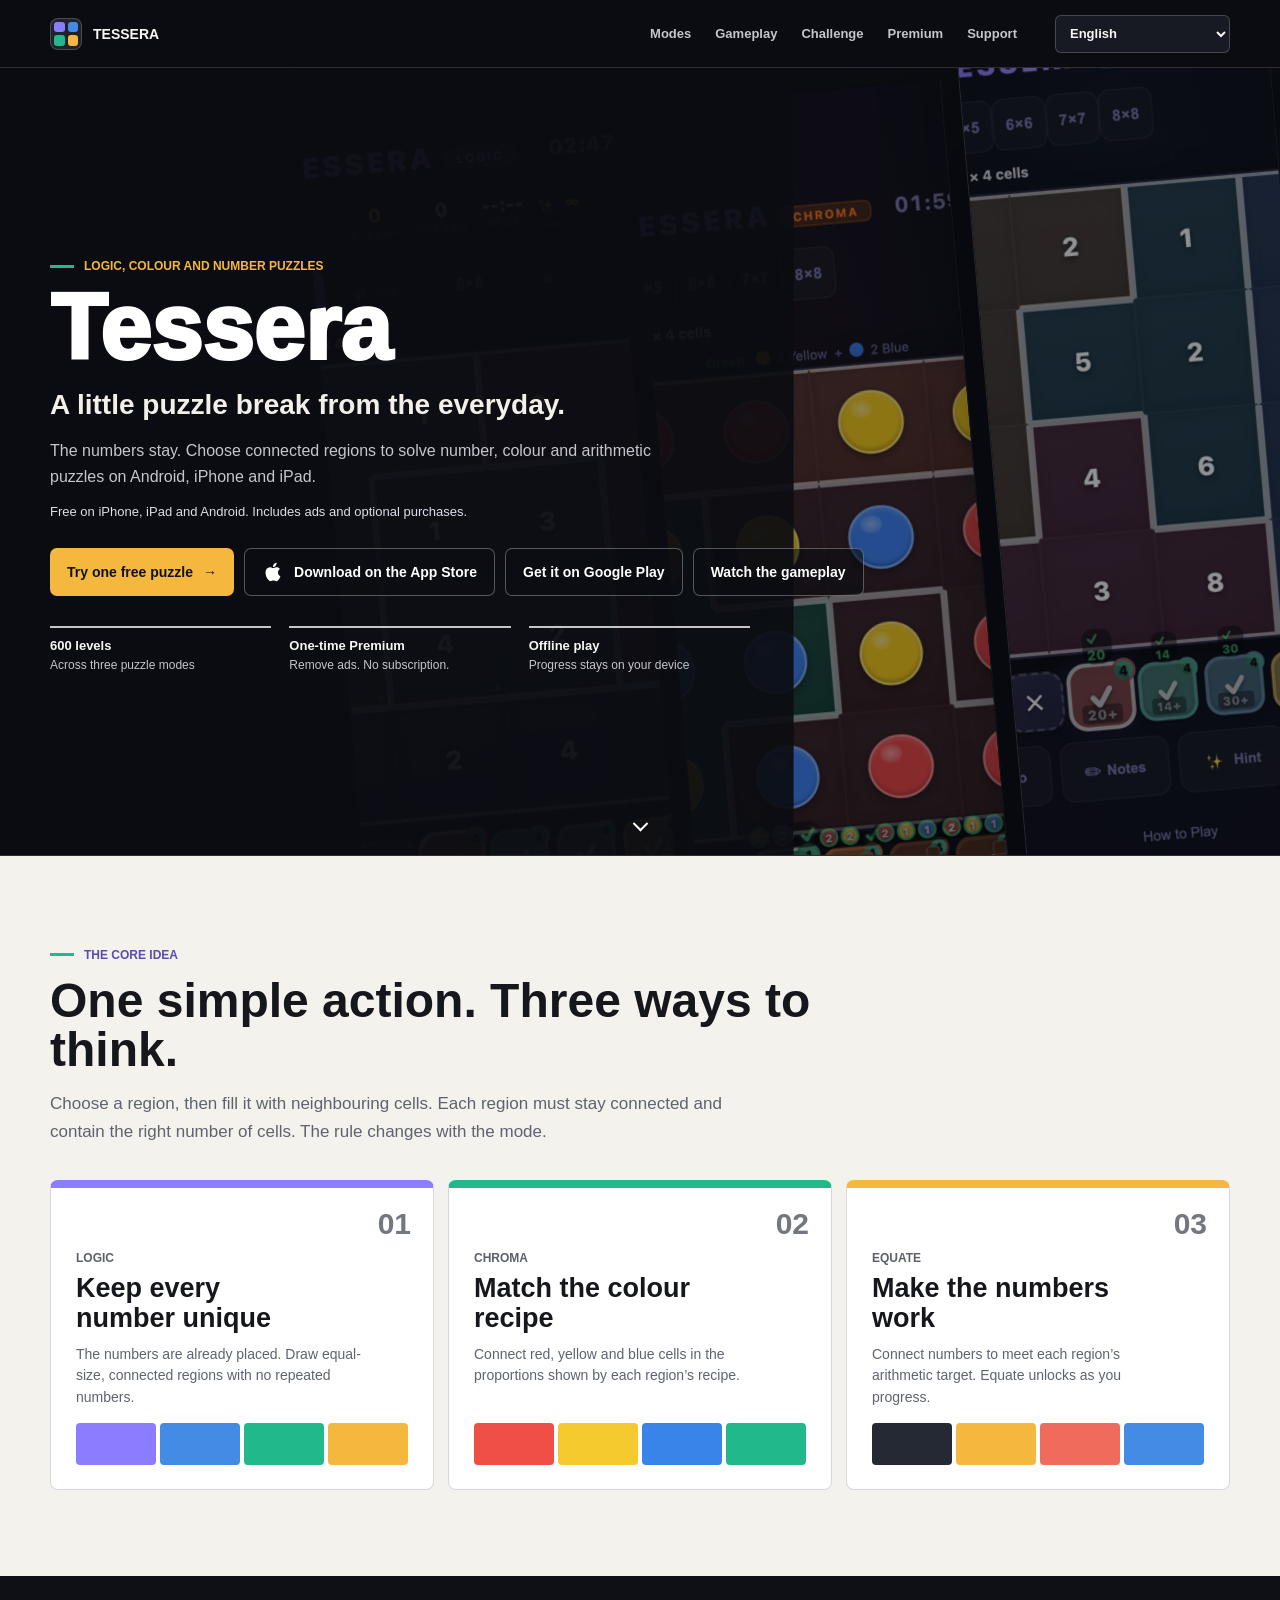
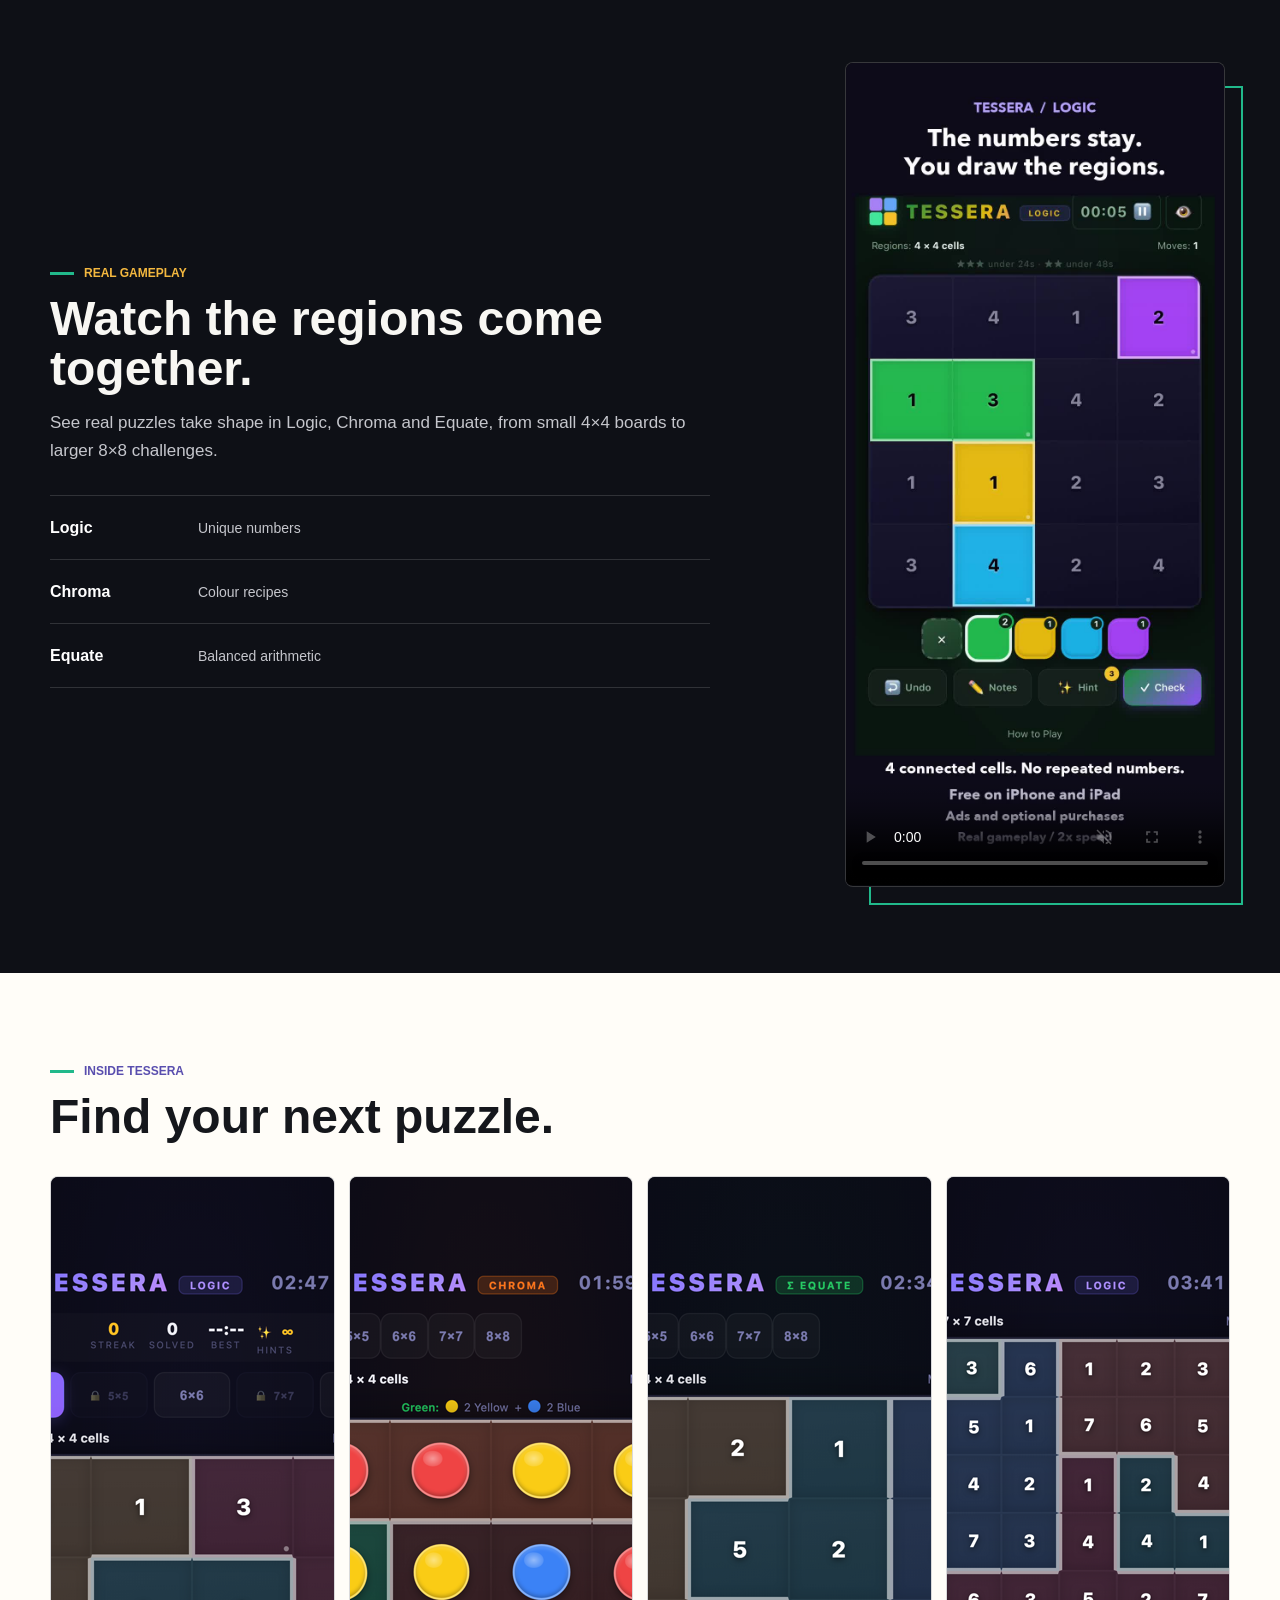
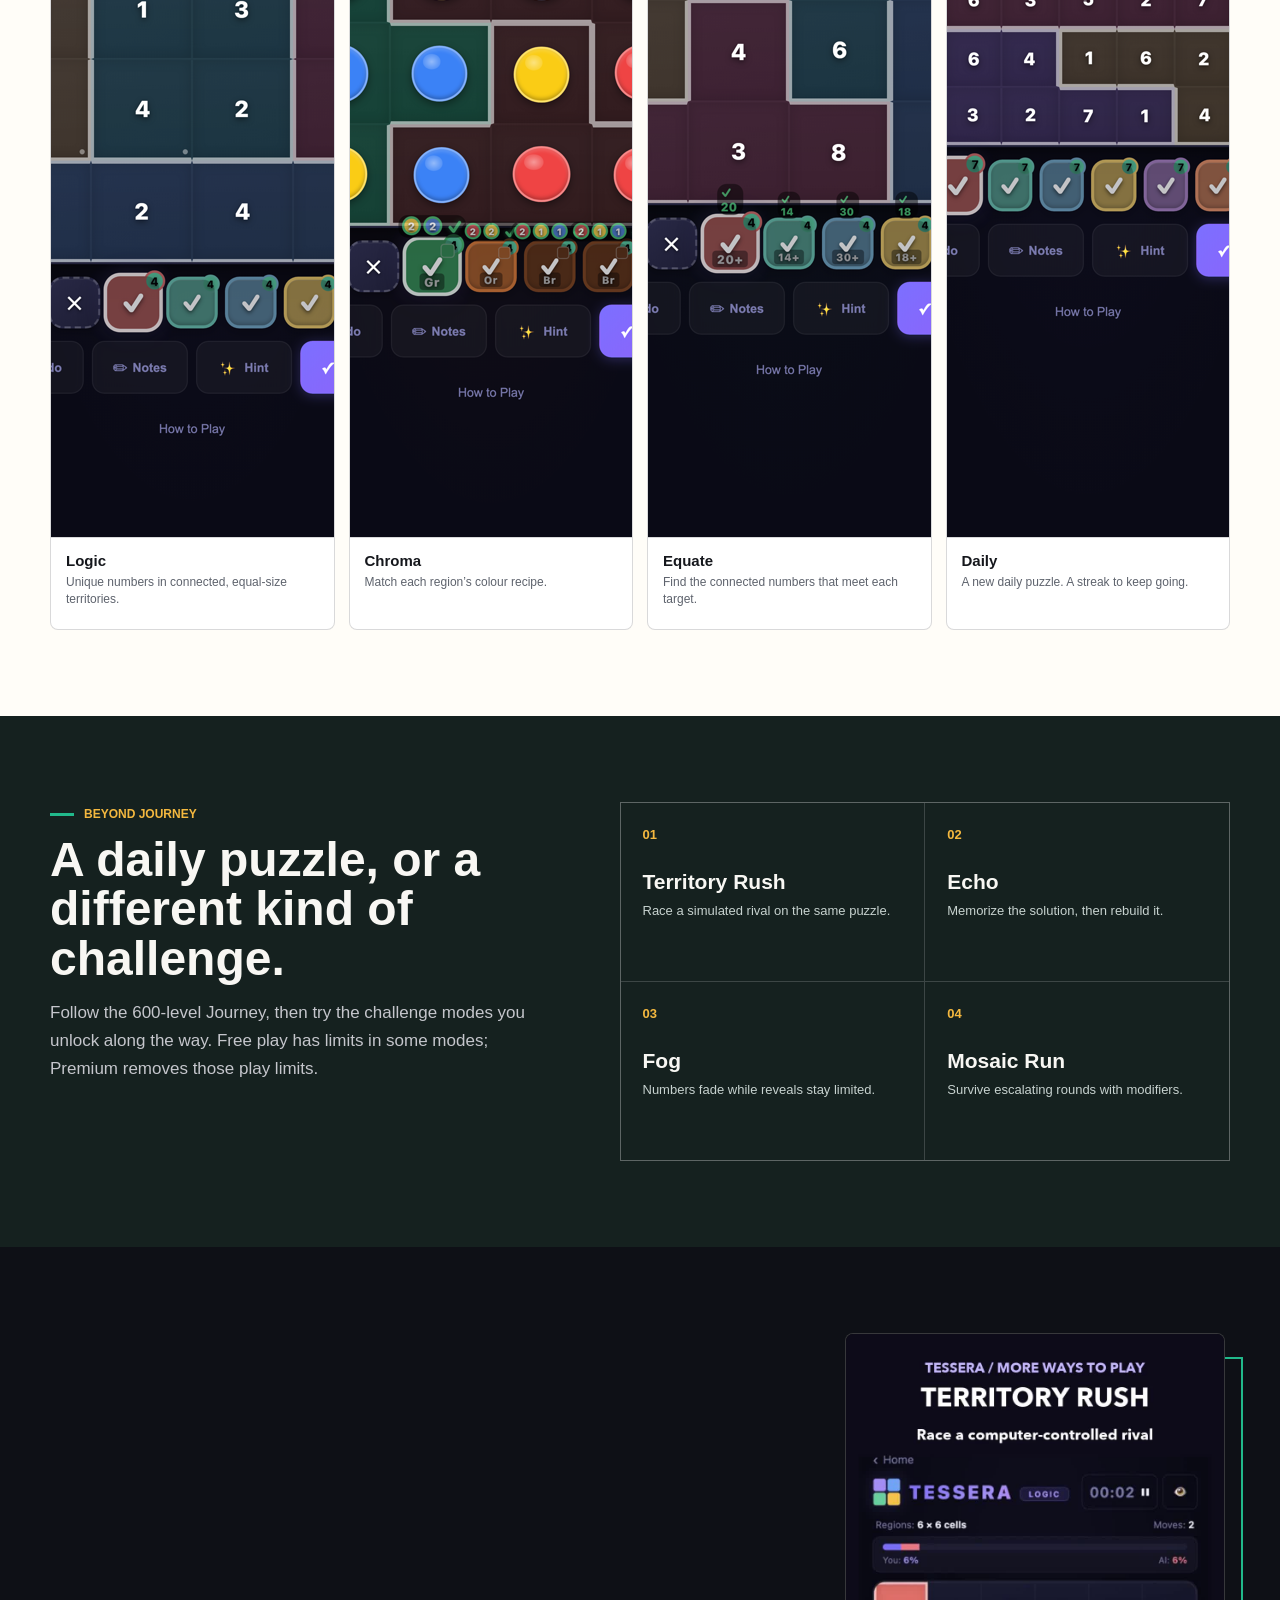
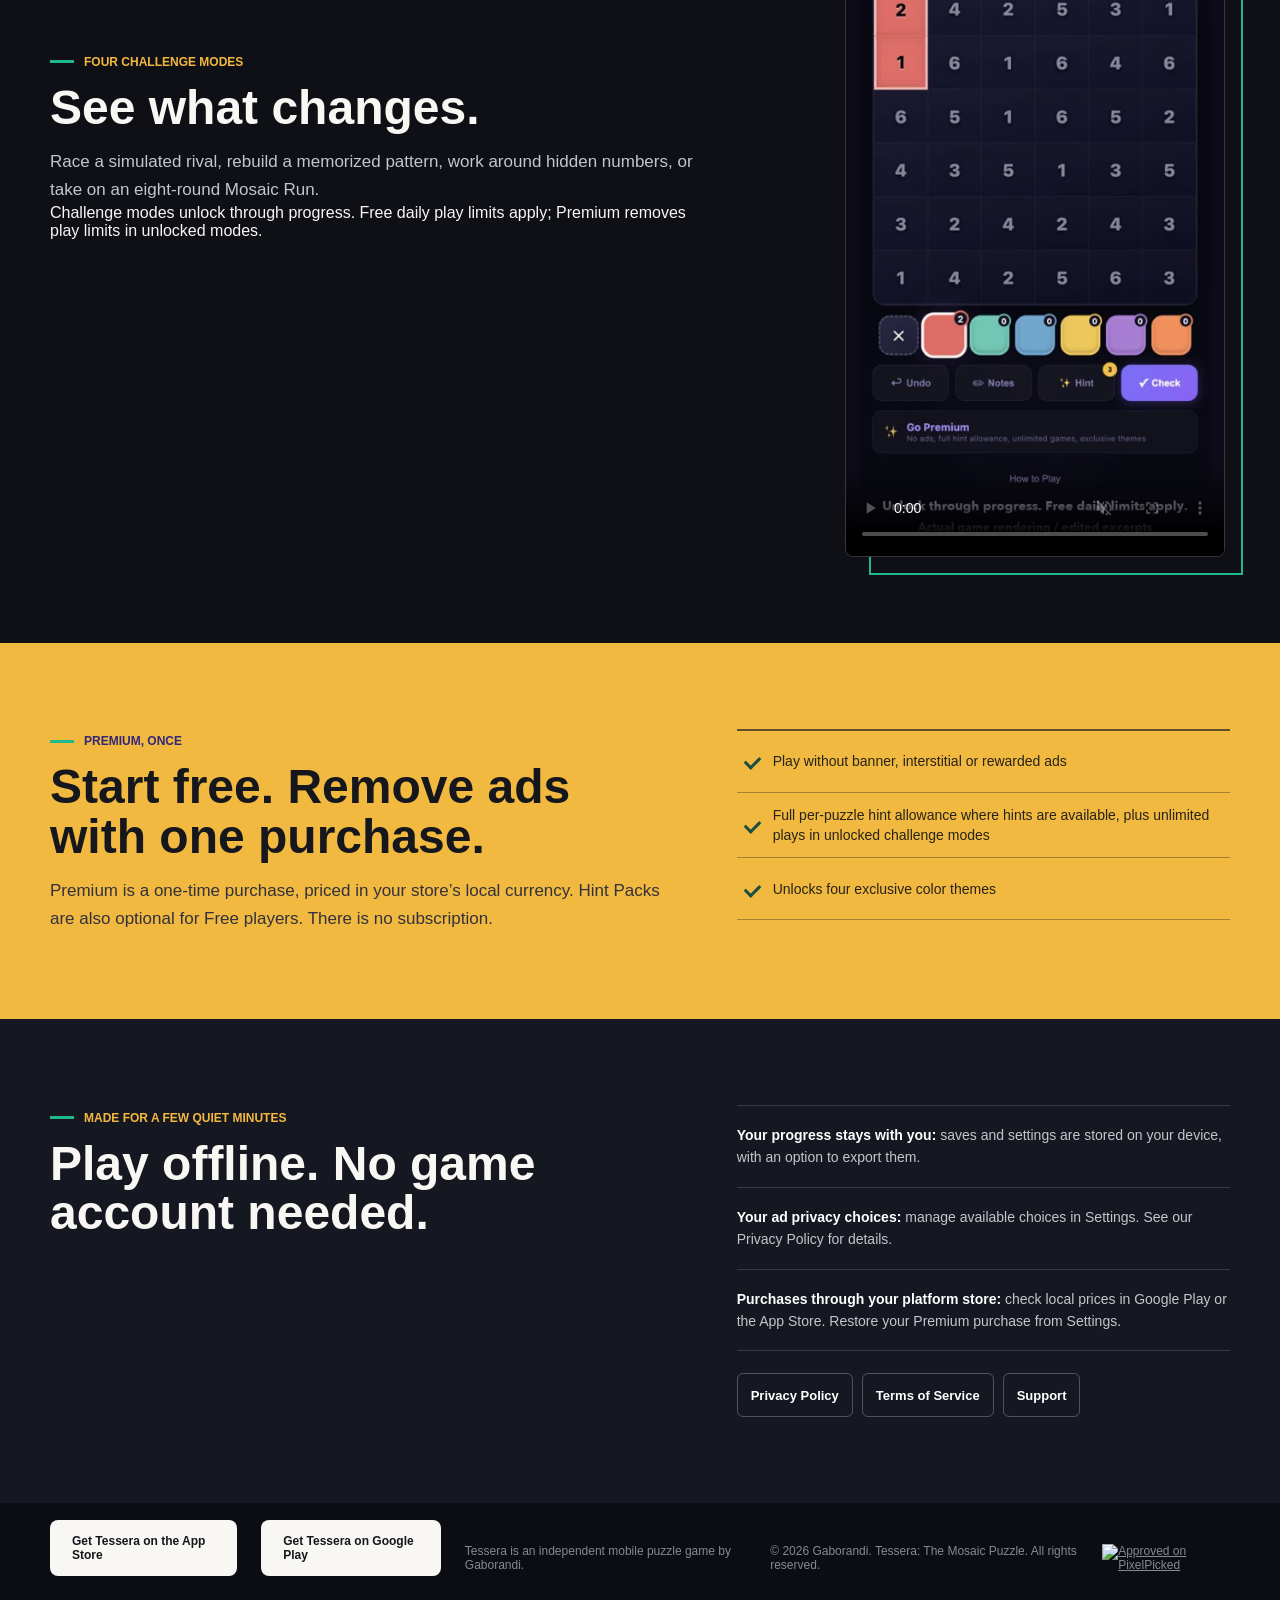
==== commit ad4eedc6: "Clarify Android and iPhone availability across homepage copy" ====
--- a/index.html
+++ b/index.html
@@ -4,7 +4,7 @@
   <meta charset="UTF-8">
   <meta name="viewport" content="width=device-width, initial-scale=1.0">
   <title>Tessera: Logic, Color &amp; Math Puzzle</title>
-  <meta name="description" content="Take a puzzle break with Tessera. One-thumb play on iPhone, 600 logic, colour and arithmetic levels, and offline puzzles. Free with ads and optional purchases.">
+  <meta name="description" content="The numbers stay. You choose the regions. Play Tessera on Android, iPhone and iPad: 600 logic, colour and arithmetic levels. Free with ads and optional purchases.">
   <meta name="theme-color" content="#0b0d12">
   <meta name="robots" content="index,follow,max-image-preview:large,max-video-preview:-1">
   <meta name="apple-itunes-app" content="app-id=6773765192">
@@ -15,7 +15,7 @@
   <link rel="stylesheet" href="assets/home.css?v=20260905c">
 
   <meta property="og:title" content="Tessera: The Mosaic Puzzle">
-  <meta property="og:description" content="Draw regions, solve puzzles and take a break from your routine. Designed for one-thumb play on iPhone; also available on iPad.">
+  <meta property="og:description" content="The numbers stay. You choose the regions. Try Tessera on Android, iPhone and iPad, or play a free browser puzzle.">
   <meta property="og:type" content="website">
   <meta property="og:url" content="https://gaborandi.github.io/tesserapuzzle-site/">
   <meta property="og:image" content="https://gaborandi.github.io/tesserapuzzle-site/assets/tessera-social-preview.png?v=20260905">
@@ -25,7 +25,7 @@
   <meta property="og:site_name" content="Tessera">
   <meta name="twitter:card" content="summary_large_image">
   <meta name="twitter:title" content="Tessera: The Mosaic Puzzle">
-  <meta name="twitter:description" content="Draw regions, solve puzzles and take a break from your routine. Designed for one-thumb play on iPhone; also available on iPad.">
+  <meta name="twitter:description" content="The numbers stay. You choose the regions. Try Tessera on Android, iPhone and iPad, or play a free browser puzzle.">
   <meta name="twitter:image" content="https://gaborandi.github.io/tesserapuzzle-site/assets/tessera-social-preview.png?v=20260905">
 
   <script type="application/ld+json">
@@ -34,10 +34,10 @@
     "@type": ["MobileApplication", "VideoGame"],
     "name": "Tessera: The Mosaic Puzzle",
     "alternateName": "Tessera",
-    "description": "Designed for one-thumb play on iPhone and short puzzle breaks. Draw connected regions in Logic, Chroma and Equate. Includes 600 Journey levels and offline play on iPhone and iPad. Free with ads and optional purchases.",
+    "description": "Draw connected regions in Logic, Chroma and Equate. Includes 600 Journey levels and offline puzzles on Android, iPhone and iPad. Free with ads and optional purchases.",
     "applicationCategory": "GameApplication",
     "applicationSubCategory": "Puzzle Game",
-    "operatingSystem": "iOS 15 or later",
+    "operatingSystem": ["Android", "iOS", "iPadOS"],
     "url": "https://gaborandi.github.io/tesserapuzzle-site/",
     "image": "https://gaborandi.github.io/tesserapuzzle-site/assets/tessera-icon.png",
     "screenshot": [
@@ -115,7 +115,7 @@
         <p class="eyebrow" data-i18n="home.eyebrow">Logic, colour and number puzzles</p>
         <h1 id="hero-title" data-i18n="home.title">Tessera</h1>
         <p class="tagline" data-i18n="home.tagline">A little puzzle break from the everyday.</p>
-        <p class="subtitle" data-i18n="home.subtitle">Designed for one-thumb play on iPhone. Draw regions to solve number, colour and arithmetic puzzles: start small for a short break, or settle into a larger board.</p>
+        <p class="subtitle" data-i18n="home.subtitle">The numbers stay. Choose connected regions to solve number, colour and arithmetic puzzles on Android, iPhone and iPad.</p>
         <p class="purchase-summary">Free on iPhone, iPad and Android. Includes ads and optional purchases.</p>
         <div class="actions">
           <a class="store-button" href="play/01/?src=website" lang="en">Try one free puzzle <span aria-hidden="true">→</span></a>
@@ -196,7 +196,7 @@
 
     <section class="band band-premium" id="premium">
       <div class="section premium-layout">
-        <div><p class="kicker" data-i18n="home.premium.kicker">Premium, once</p><h2 data-i18n="home.premium.title">Start free. Remove ads with one purchase.</h2><p class="section-lede" data-i18n="home.premium.card.desc">Premium is a one-time purchase, priced in your App Store currency. Hint Packs are also optional for Free players. There is no subscription.</p></div>
+        <div><p class="kicker" data-i18n="home.premium.kicker">Premium, once</p><h2 data-i18n="home.premium.title">Start free. Remove ads with one purchase.</h2><p class="section-lede" data-i18n="home.premium.card.desc">Premium is a one-time purchase, priced in your store’s local currency. Hint Packs are also optional for Free players. There is no subscription.</p></div>
         <ul class="premium-list"><li data-i18n="home.premium.li1">Play without banner, interstitial or rewarded ads</li><li data-i18n="home.premium.li2">Full per-puzzle hint allowance where hints are available, plus unlimited plays in unlocked challenge modes</li><li data-i18n="home.premium.li3">Unlocks four exclusive color themes</li></ul>
       </div>
     </section>
@@ -207,7 +207,7 @@
         <div class="trust-copy">
           <p data-i18n-html="home.launch.p1"><strong>Your progress stays with you:</strong> saves and settings are stored on your device, with an option to export them.</p>
           <p data-i18n-html="home.launch.p2"><strong>Your ad privacy choices:</strong> manage available choices in Settings. See our Privacy Policy for details.</p>
-          <p data-i18n-html="home.launch.p3"><strong>Purchases through Apple:</strong> check local prices in the App Store. Restore your Premium purchase from Settings.</p>
+          <p data-i18n-html="home.launch.p3"><strong>Purchases through your platform store:</strong> check local prices in Google Play or the App Store. Restore your Premium purchase from Settings.</p>
           <div class="launch-links" aria-label="Public information links"><a href="privacy/" data-i18n="nav.privacy">Privacy Policy</a><a href="terms/" data-i18n="nav.terms">Terms of Service</a><a href="support/" data-i18n="nav.support">Support</a></div>
         </div>
       </div>
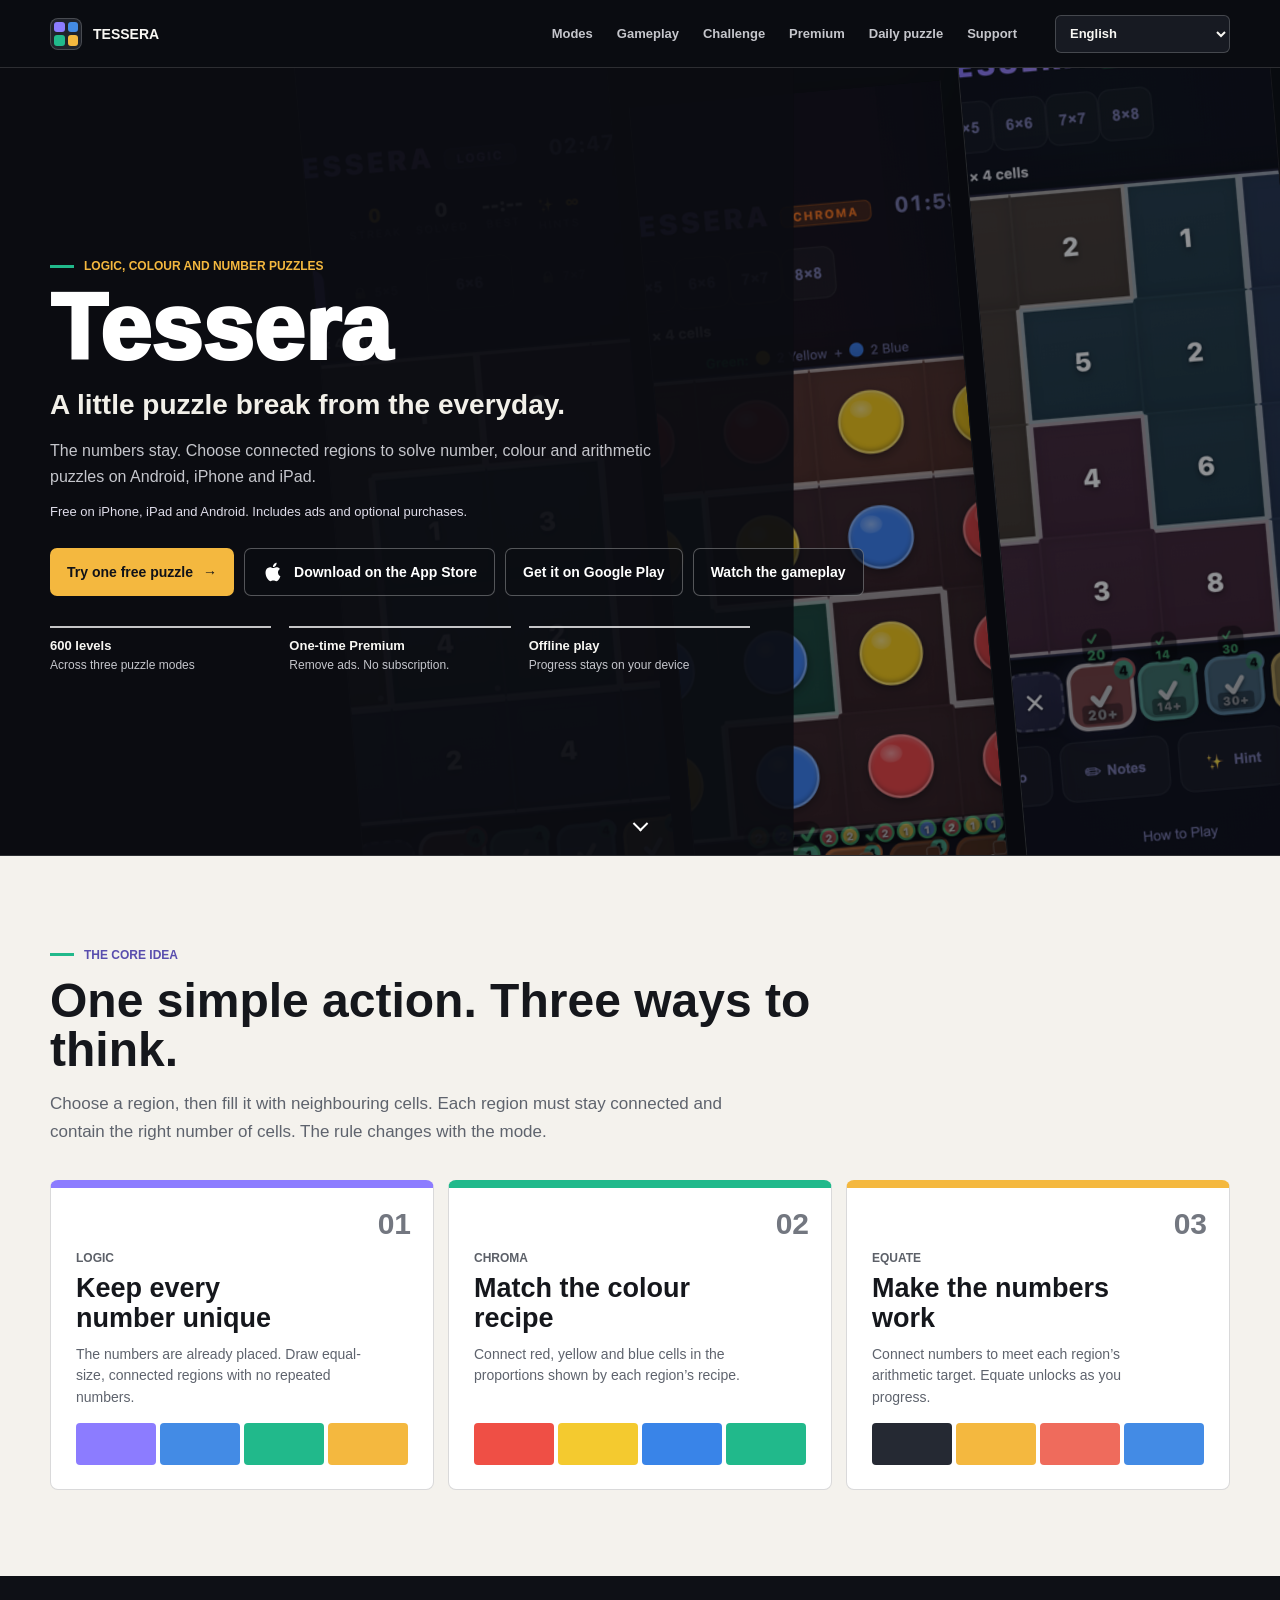
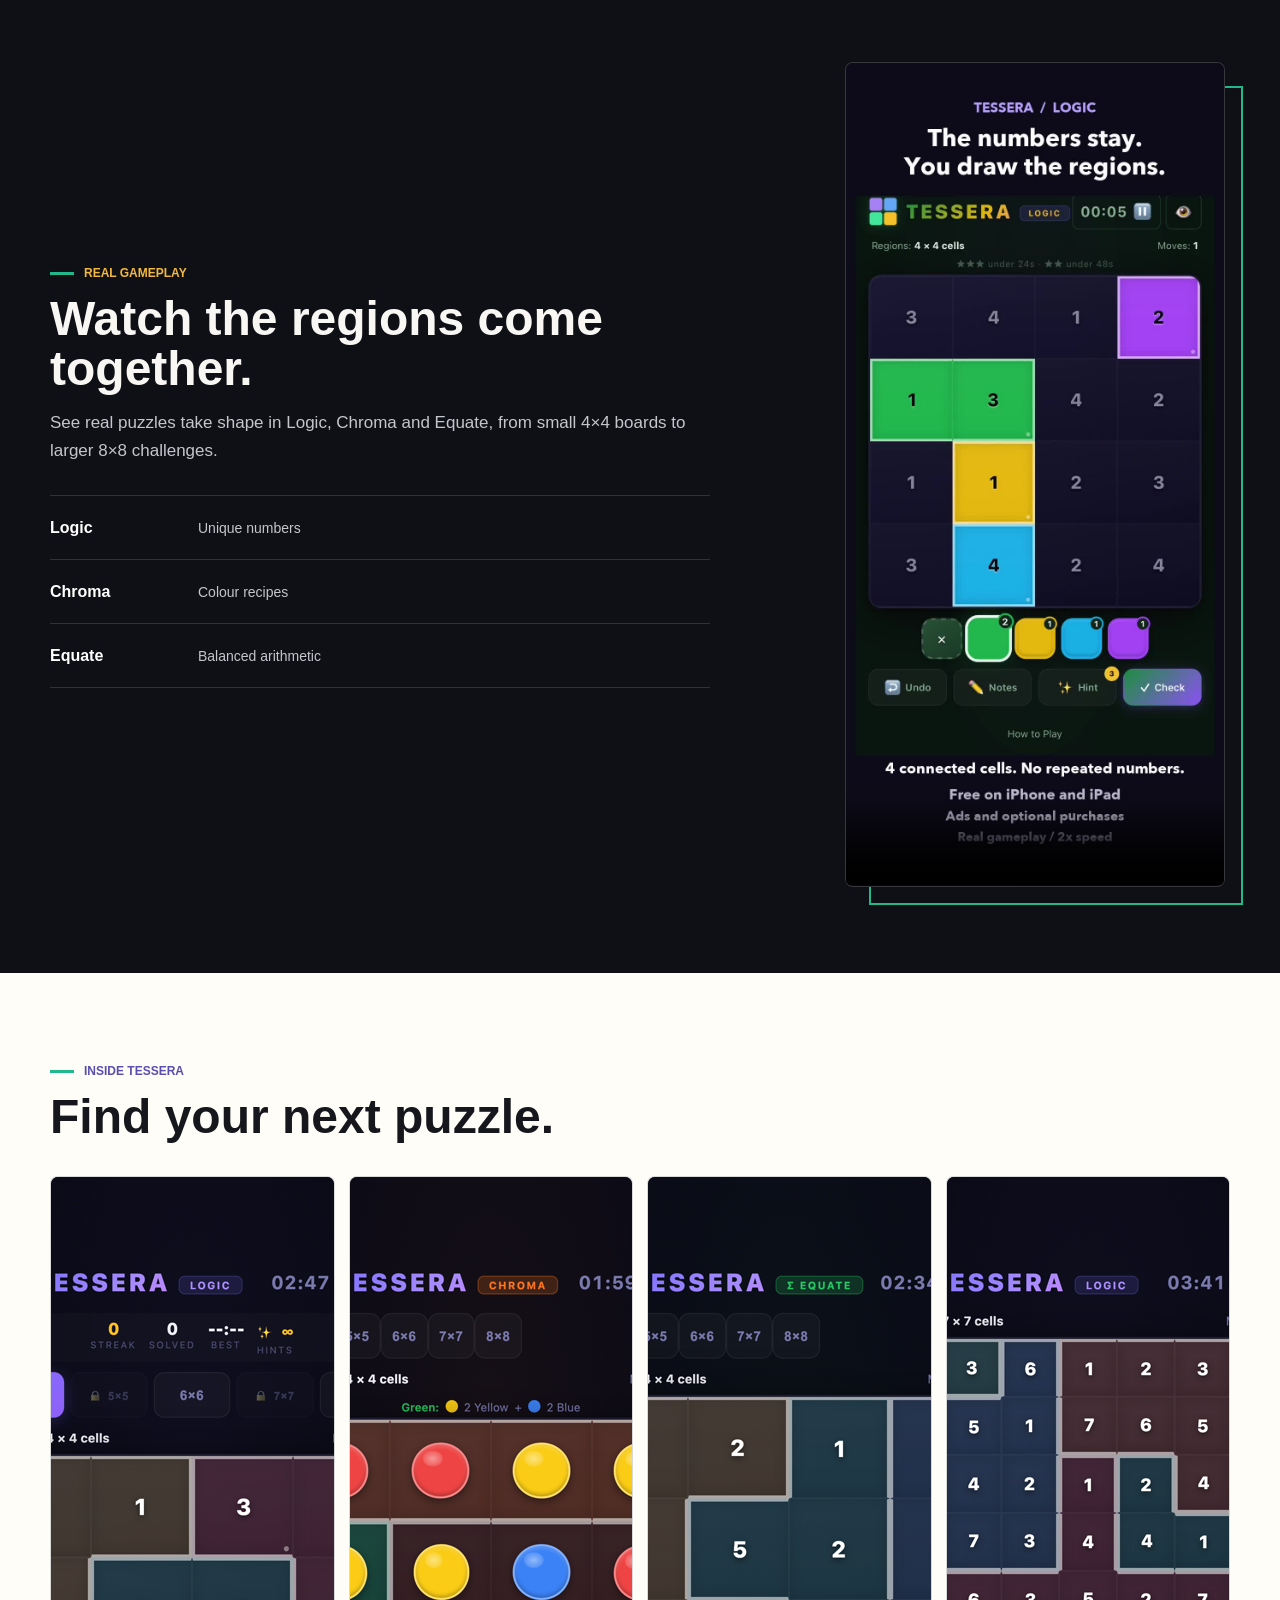
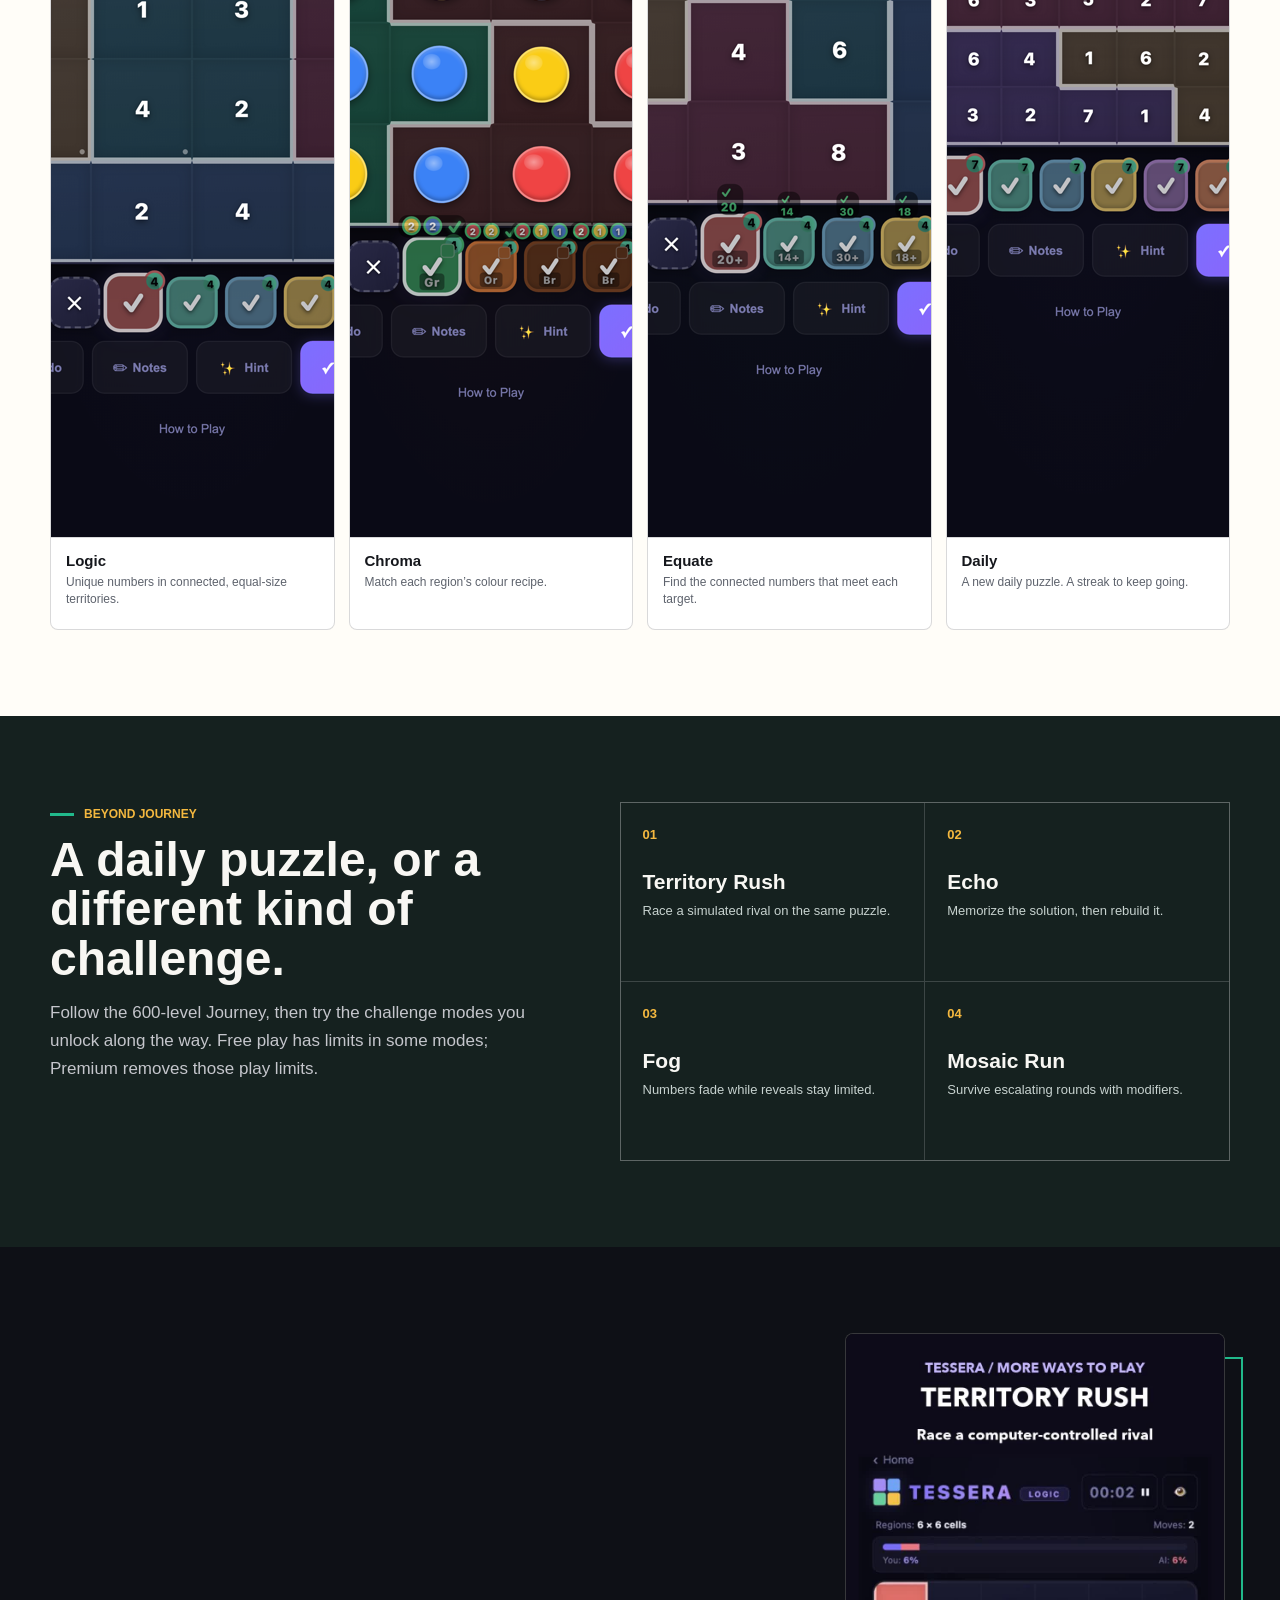
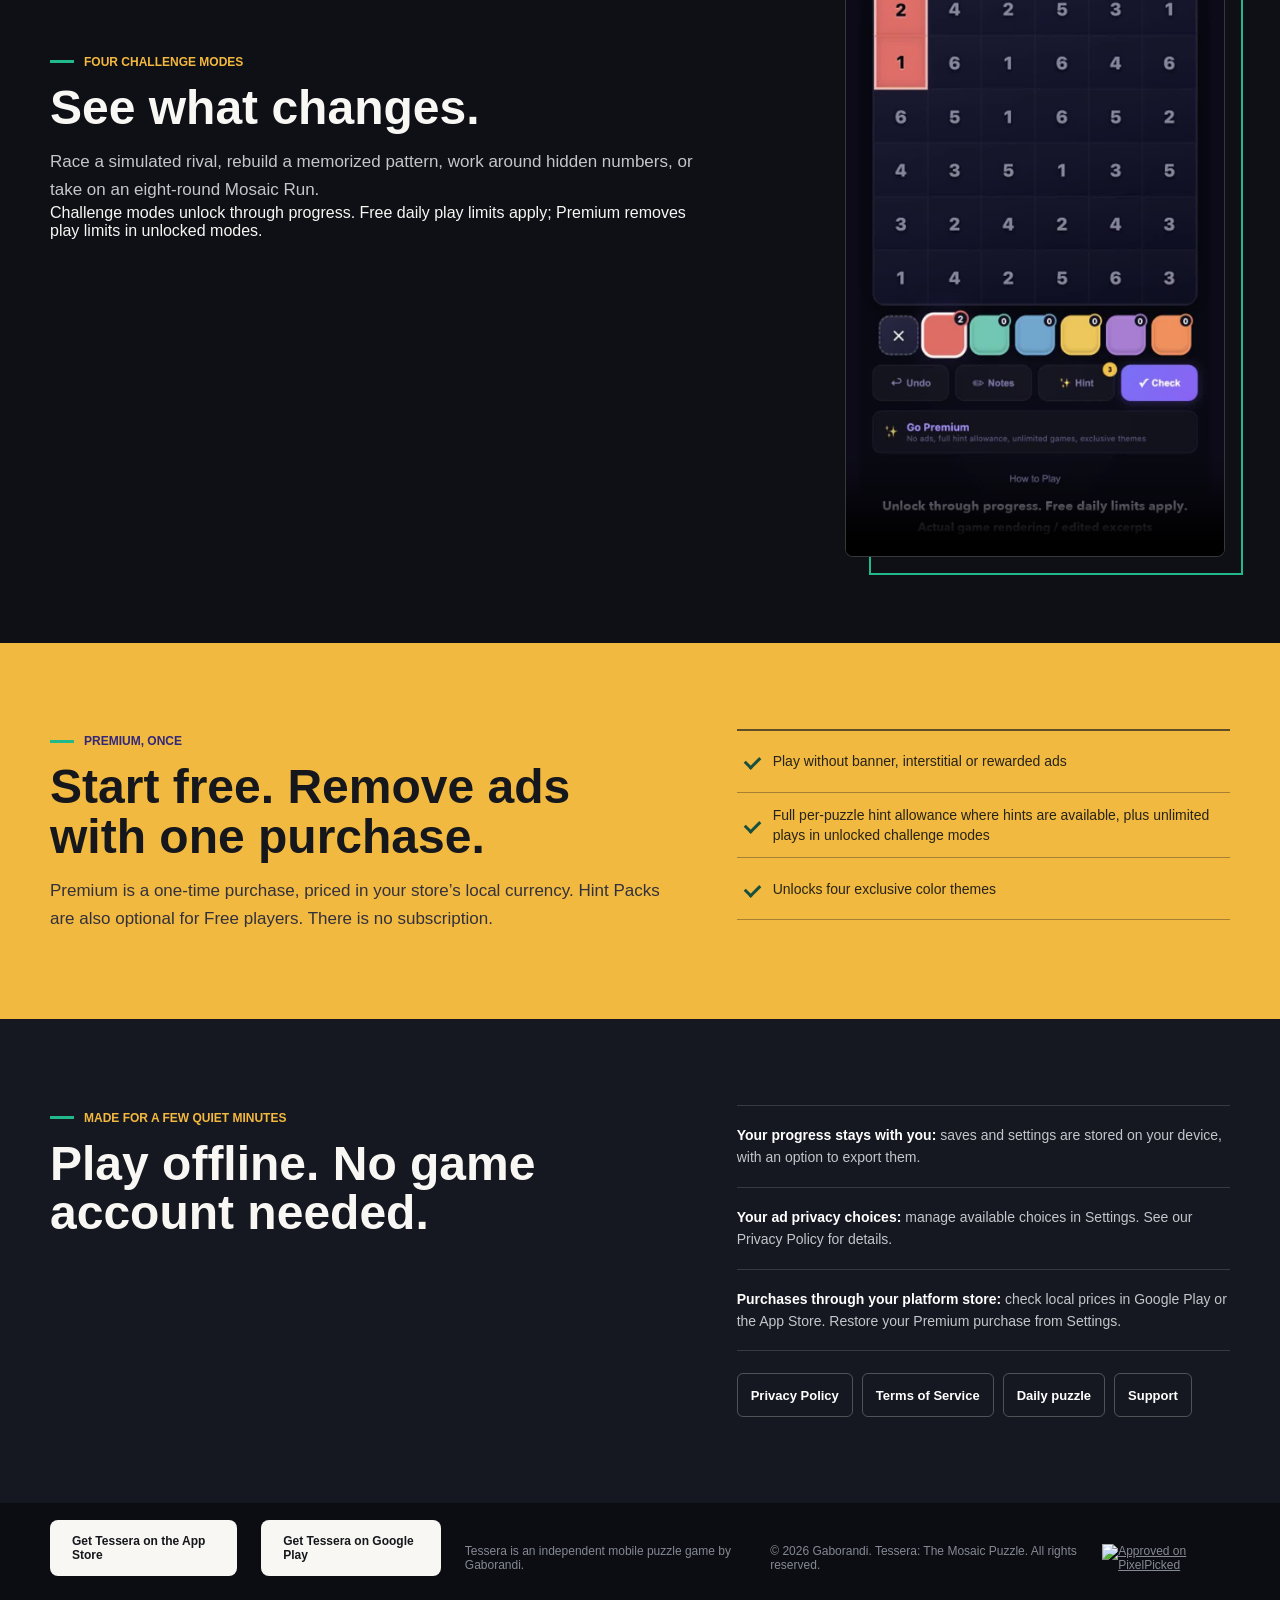
==== commit 962c8dfb: "Link the free daily puzzle from the site Add the daily puzzle navigation entry and sitemap URL. The " ====
--- a/index.html
+++ b/index.html
@@ -75,6 +75,7 @@
         <a href="#gameplay" data-i18n="nav.look">Gameplay</a>
         <a href="#challenge" data-i18n="nav.challenge">Challenge</a>
         <a href="#premium" data-i18n="nav.premium">Premium</a>
+        <a href="daily/" lang="en">Daily puzzle</a>
         <a href="support/" data-i18n="nav.support">Support</a>
       </div>
       <label class="language-control">
@@ -208,7 +209,8 @@
           <p data-i18n-html="home.launch.p1"><strong>Your progress stays with you:</strong> saves and settings are stored on your device, with an option to export them.</p>
           <p data-i18n-html="home.launch.p2"><strong>Your ad privacy choices:</strong> manage available choices in Settings. See our Privacy Policy for details.</p>
           <p data-i18n-html="home.launch.p3"><strong>Purchases through your platform store:</strong> check local prices in Google Play or the App Store. Restore your Premium purchase from Settings.</p>
-          <div class="launch-links" aria-label="Public information links"><a href="privacy/" data-i18n="nav.privacy">Privacy Policy</a><a href="terms/" data-i18n="nav.terms">Terms of Service</a><a href="support/" data-i18n="nav.support">Support</a></div>
+          <div class="launch-links" aria-label="Public information links"><a href="privacy/" data-i18n="nav.privacy">Privacy Policy</a><a href="terms/" data-i18n="nav.terms">Terms of Service</a><a href="daily/" lang="en">Daily puzzle</a>
+        <a href="support/" data-i18n="nav.support">Support</a></div>
         </div>
       </div>
     </section>
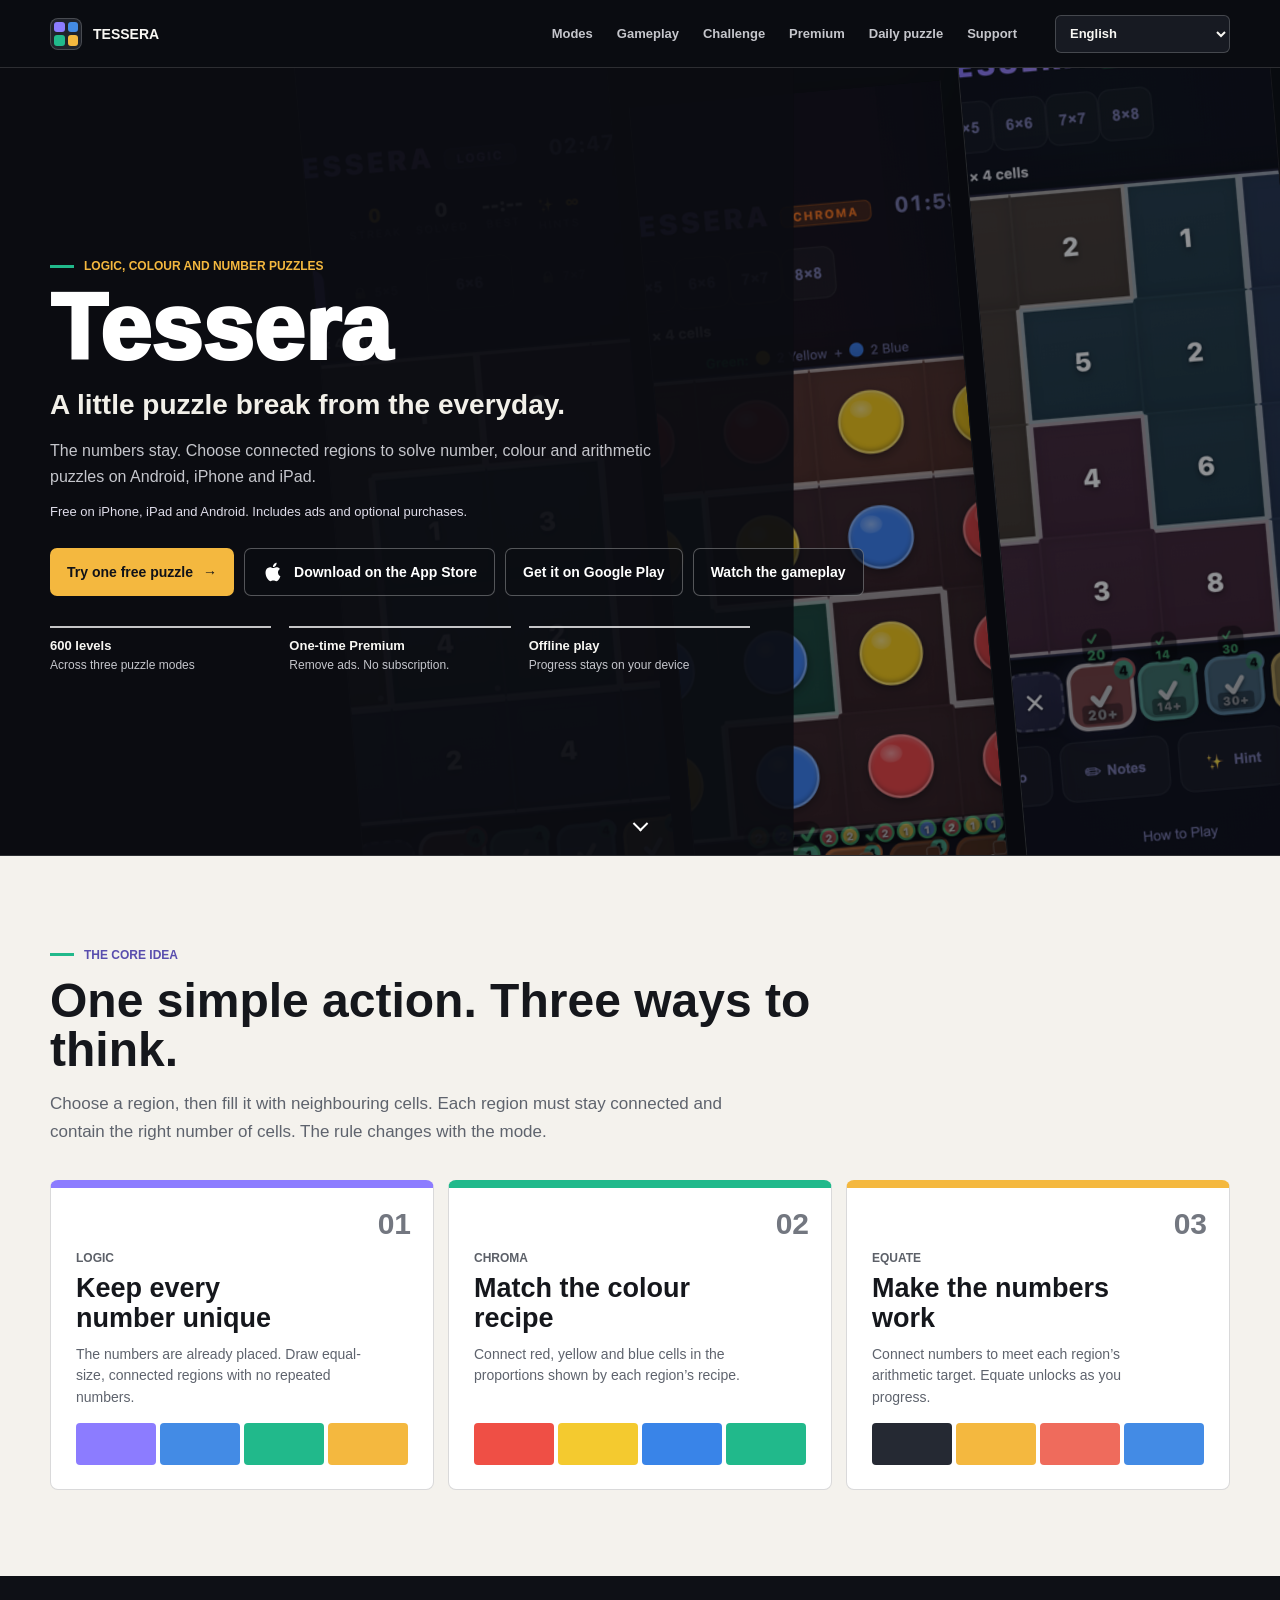
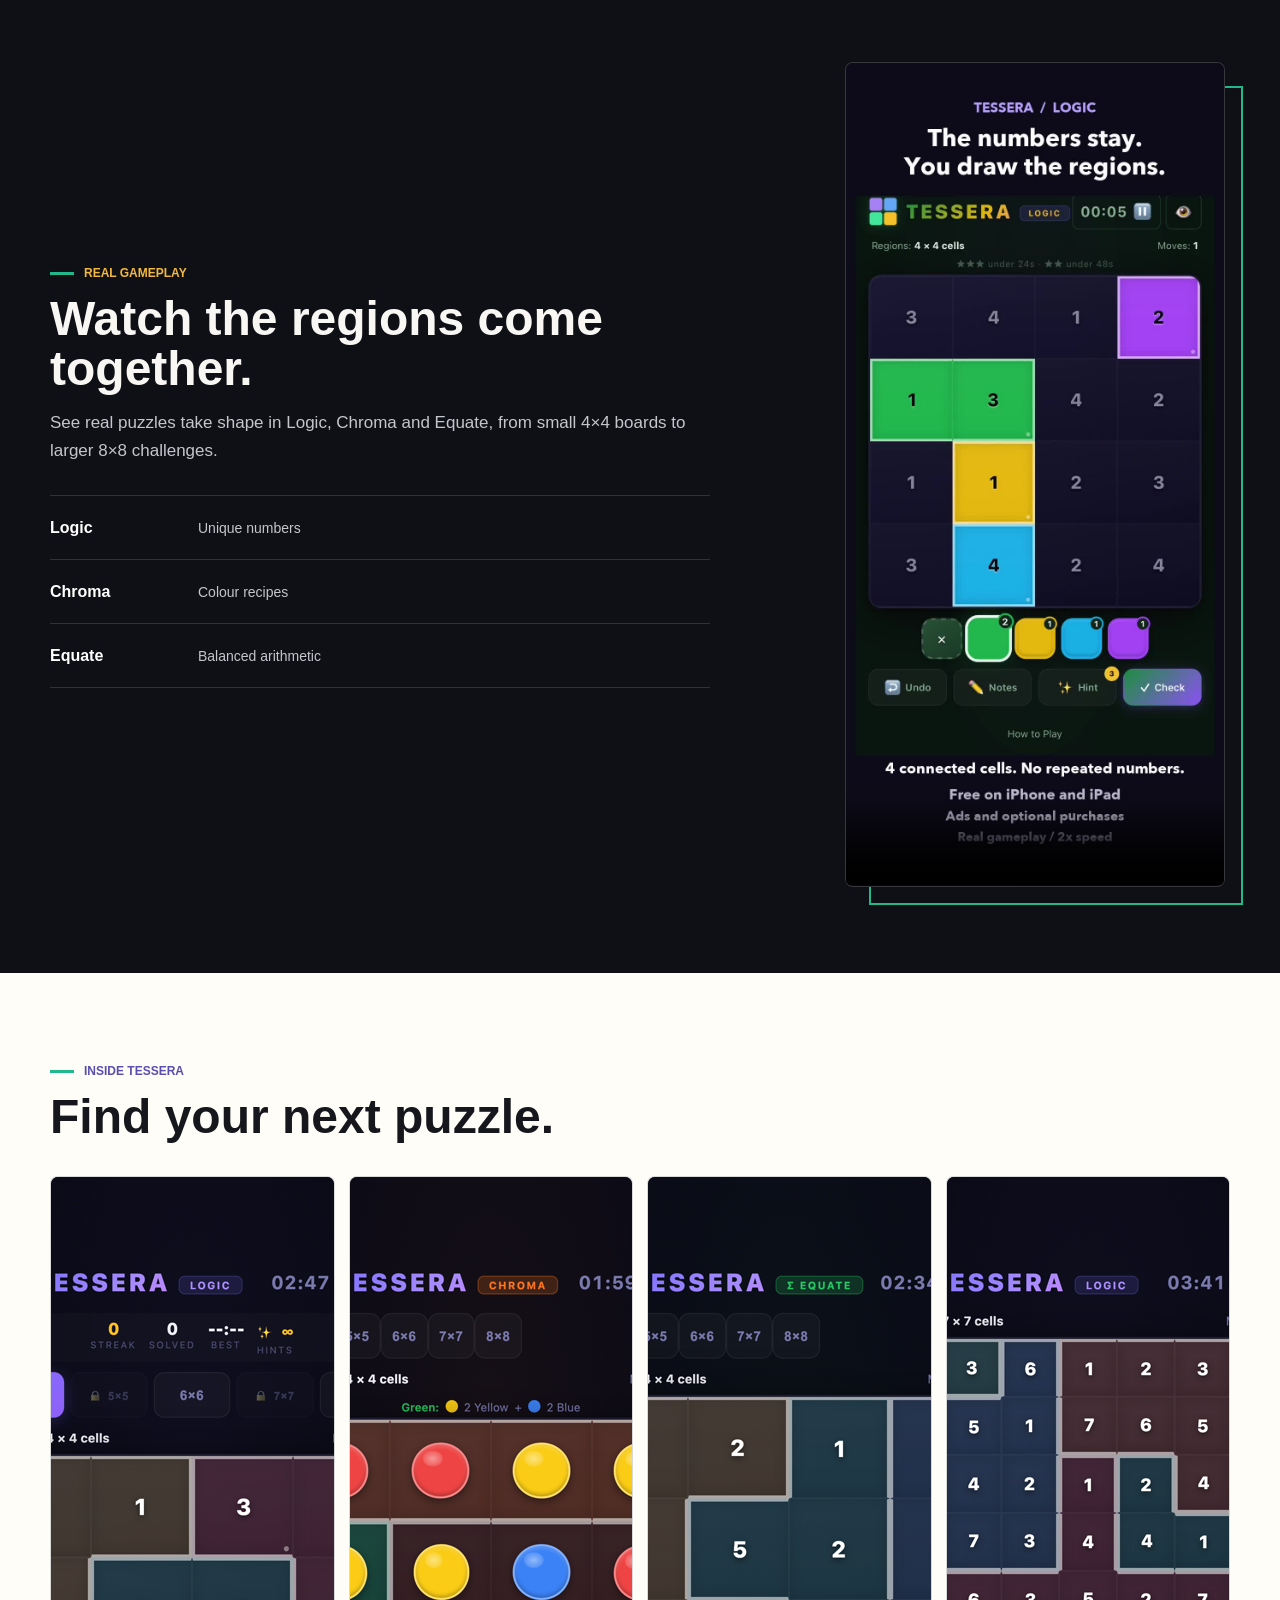
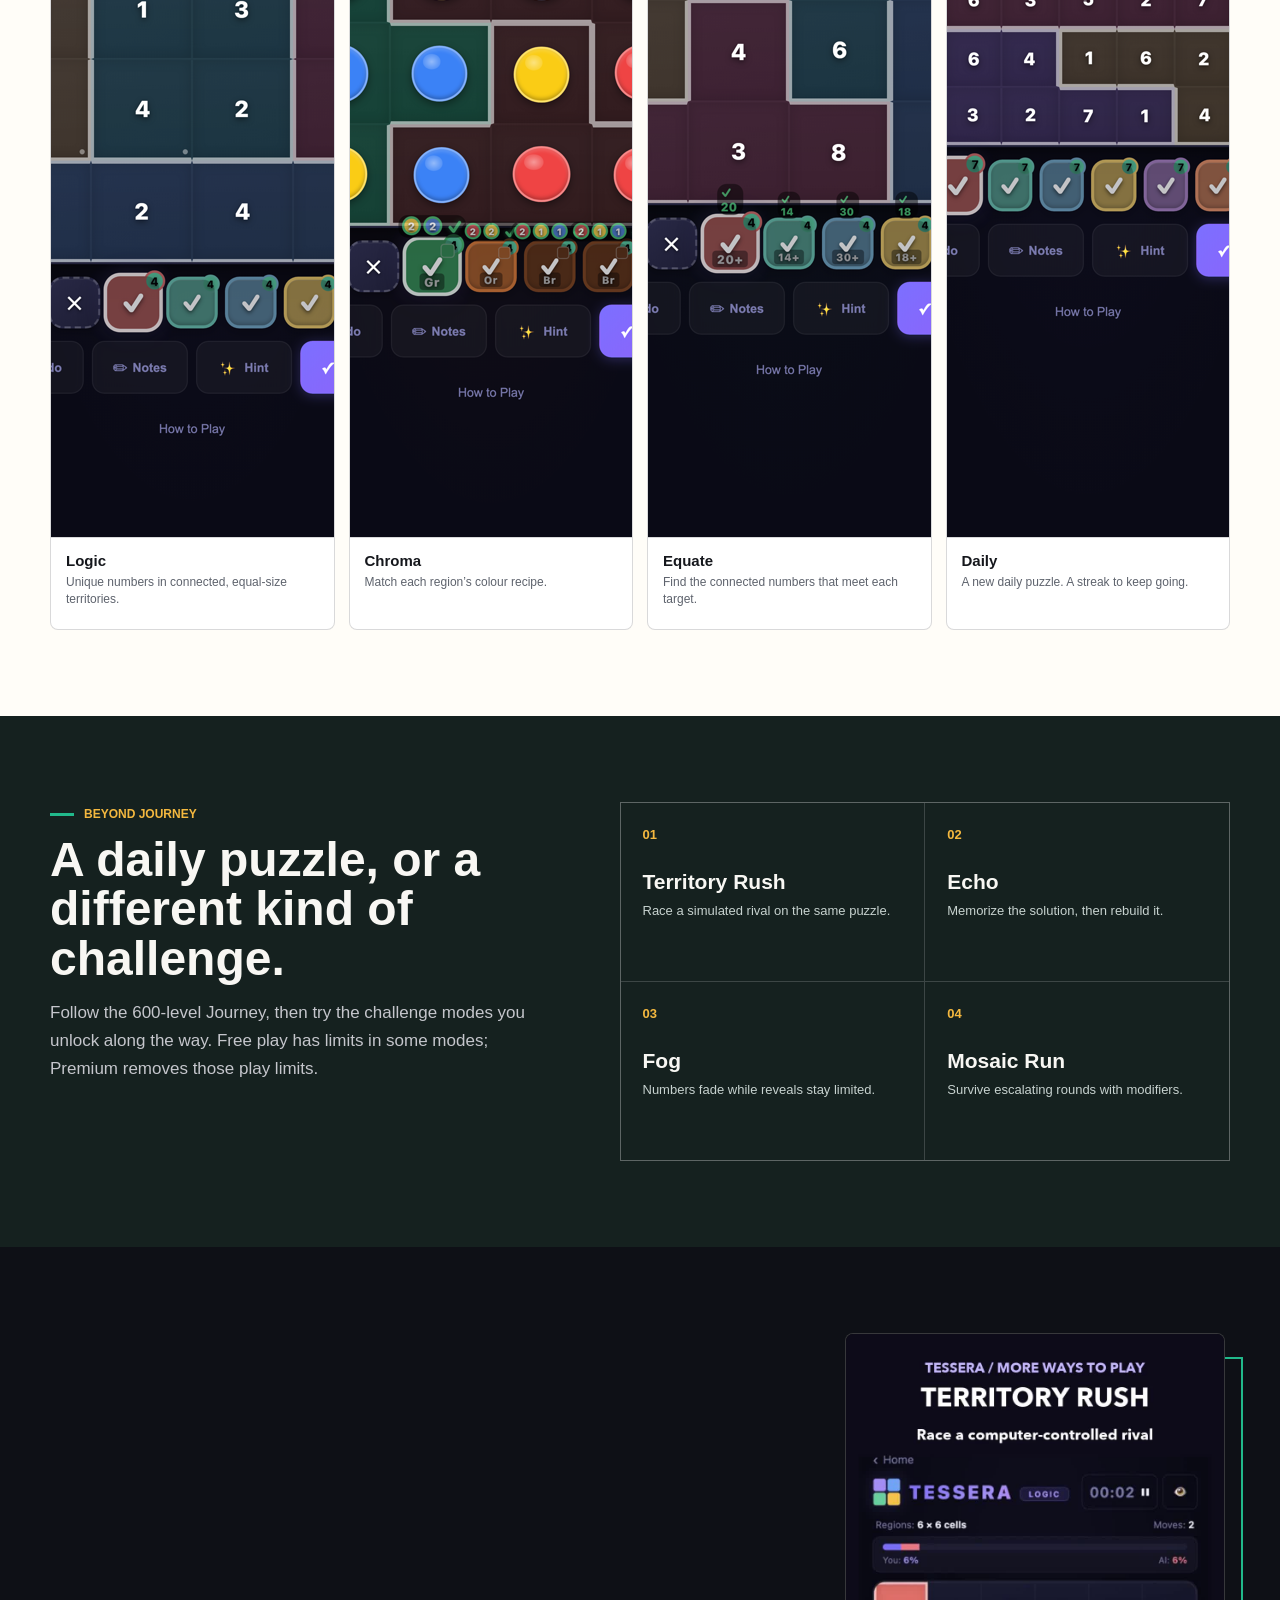
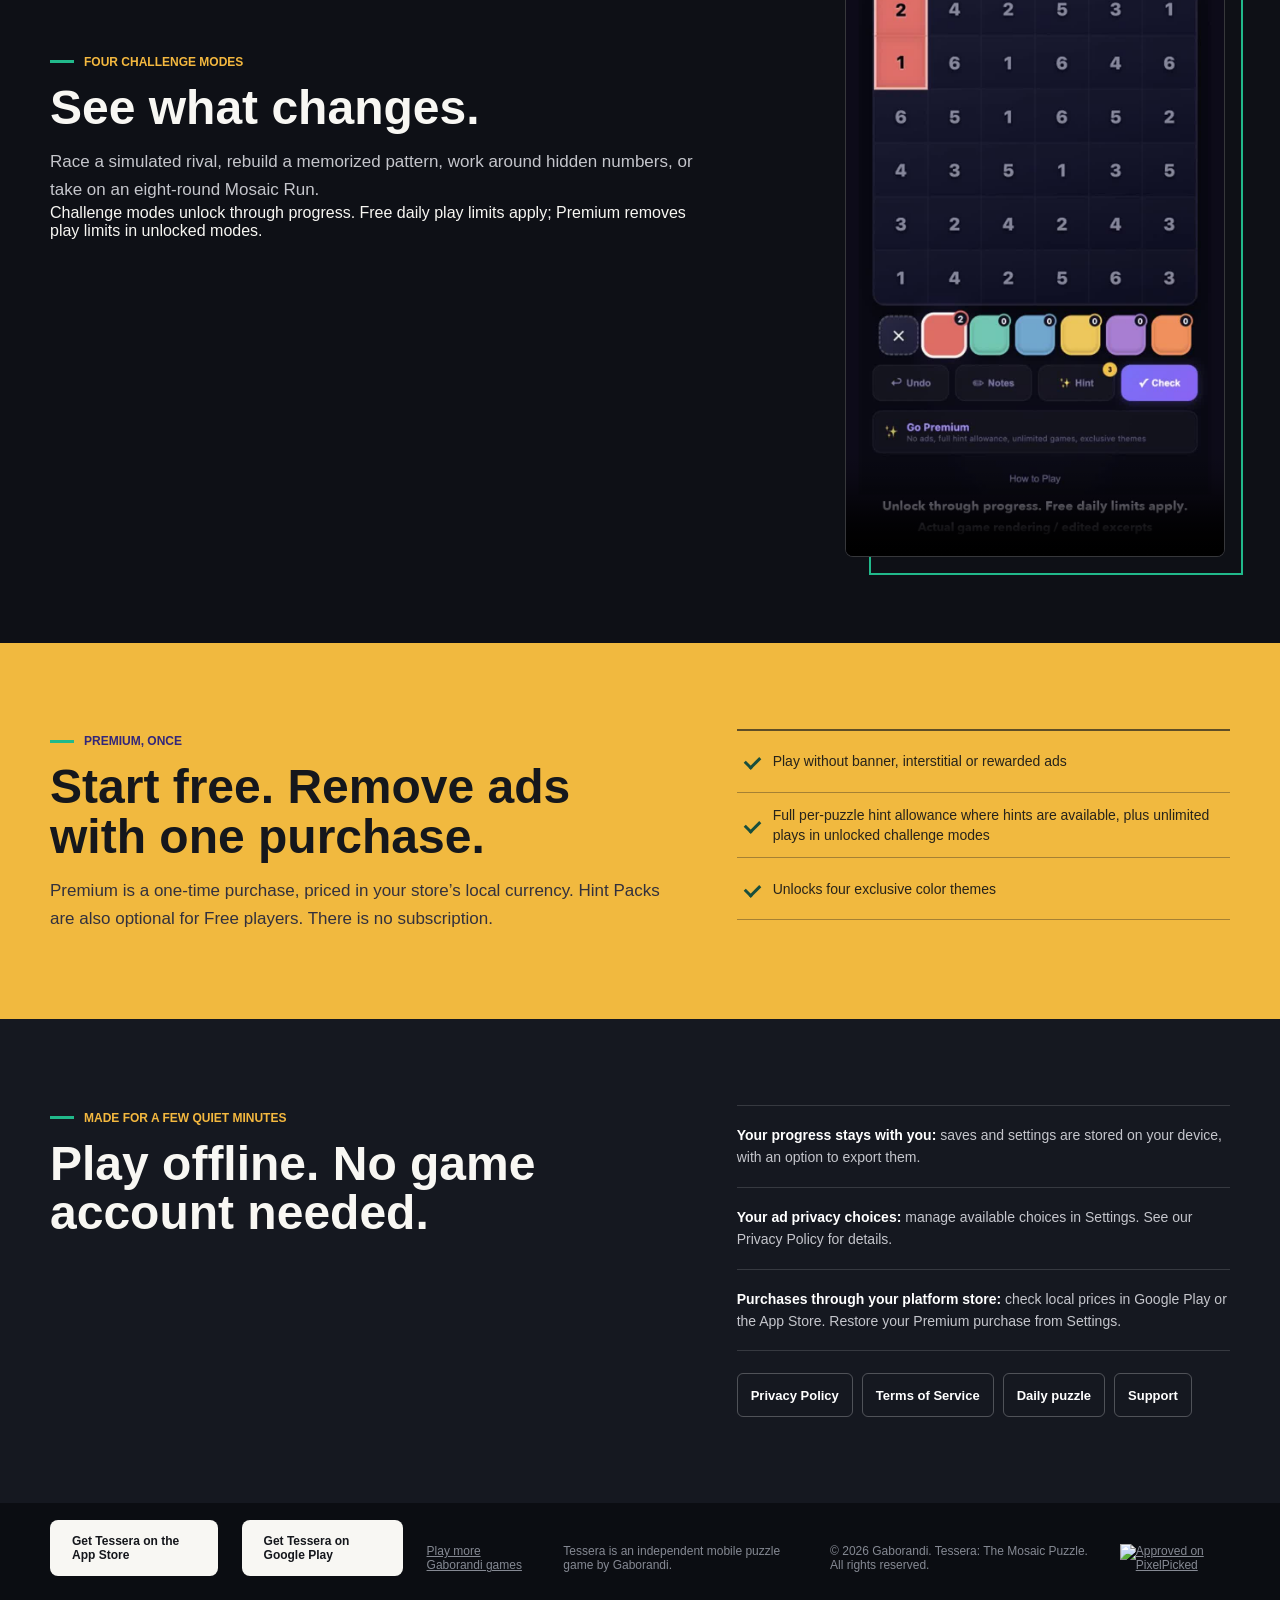
==== commit 0fd5cc28: "Add playable browser demos to the Gaborandi games hub" ====
--- a/index.html
+++ b/index.html
@@ -219,6 +219,7 @@
   <footer>
     <a class="footer-download" href="https://apps.apple.com/app/apple-store/id6773765192?pt=120202877&amp;ct=website&amp;mt=8">Get Tessera on the App Store</a>
     <a class="footer-download" href="https://play.google.com/store/apps/details?id=com.tesserapuzzle.app&amp;referrer=utm_source%3Dwebsite%26utm_medium%3Dweb%26utm_campaign%3Dandroid_oct26" lang="en">Get Tessera on Google Play</a>
+    <p><a href="./games/">Play more Gaborandi games</a></p>
     <p class="footer-identity" data-i18n="footer.identity"><strong>Tessera</strong> is an independent mobile puzzle game by Gaborandi.</p>
     <p data-i18n="footer.copy">&copy; 2026 Gaborandi. Tessera: The Mosaic Puzzle. All rights reserved.</p>
     <p class="pixelpicked-verification"><a href="https://pixelpicked.com/game/5YtpH4iJRa6/tessera-the-mosaic-puzzle/" target="_blank" rel="noopener noreferrer"><img src="https://api.pixelpicked.com/api/badges/5YtpH4iJRa6/live.png?theme=dark" width="250" height="54" loading="lazy" referrerpolicy="no-referrer" style="max-width:100%;height:auto" alt="Approved on PixelPicked"></a></p>
